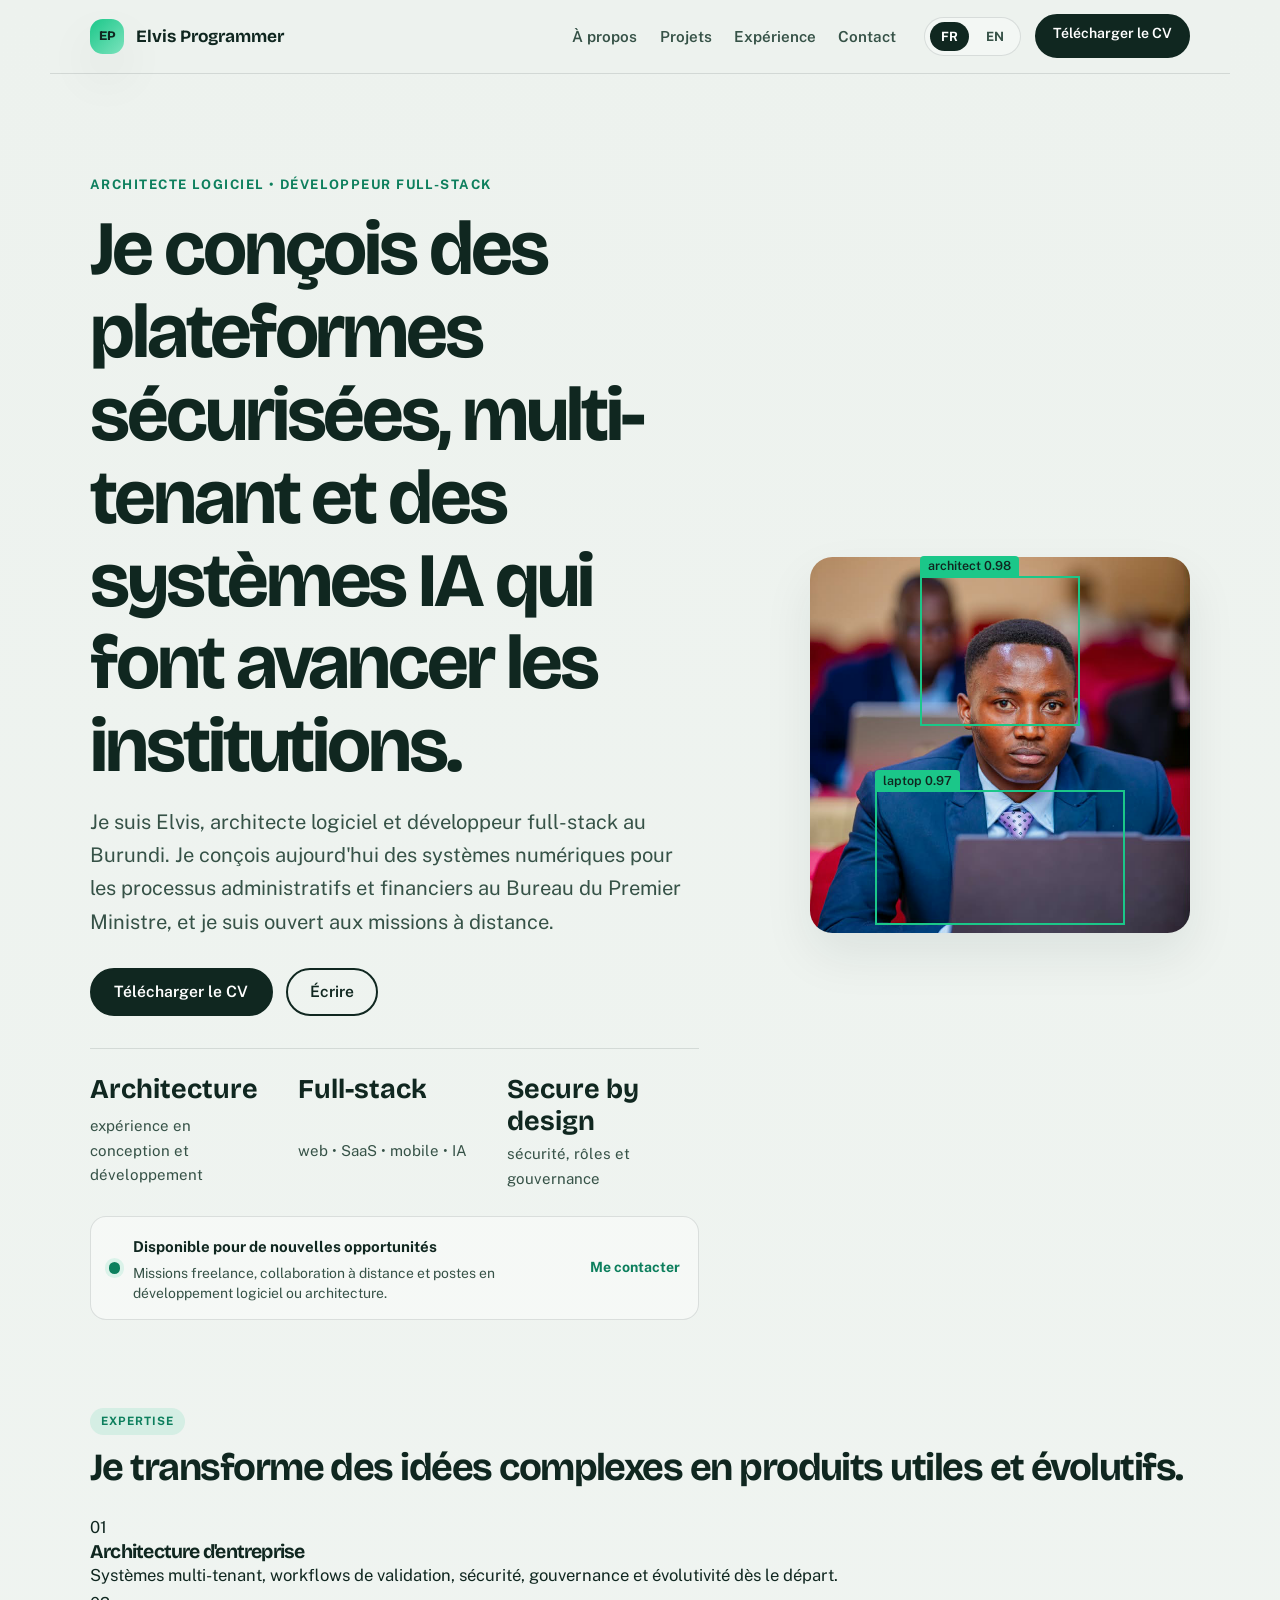
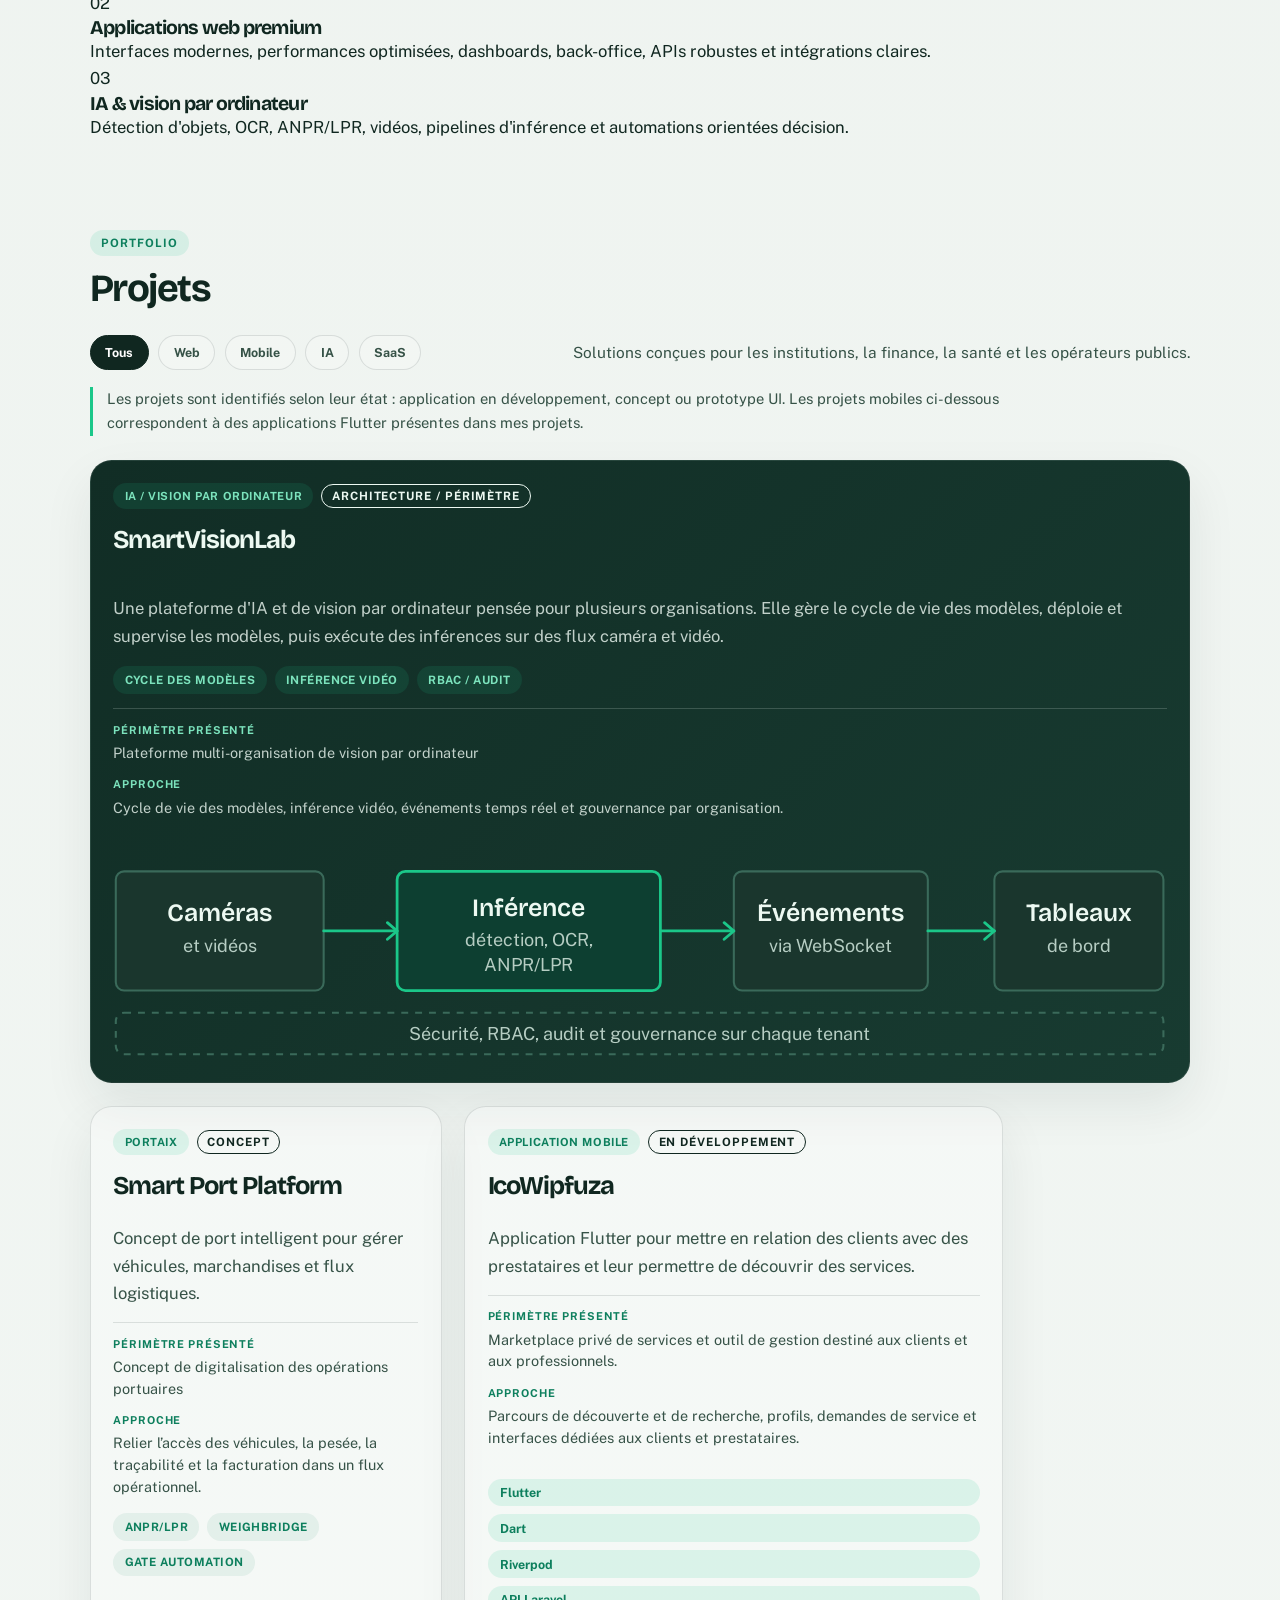
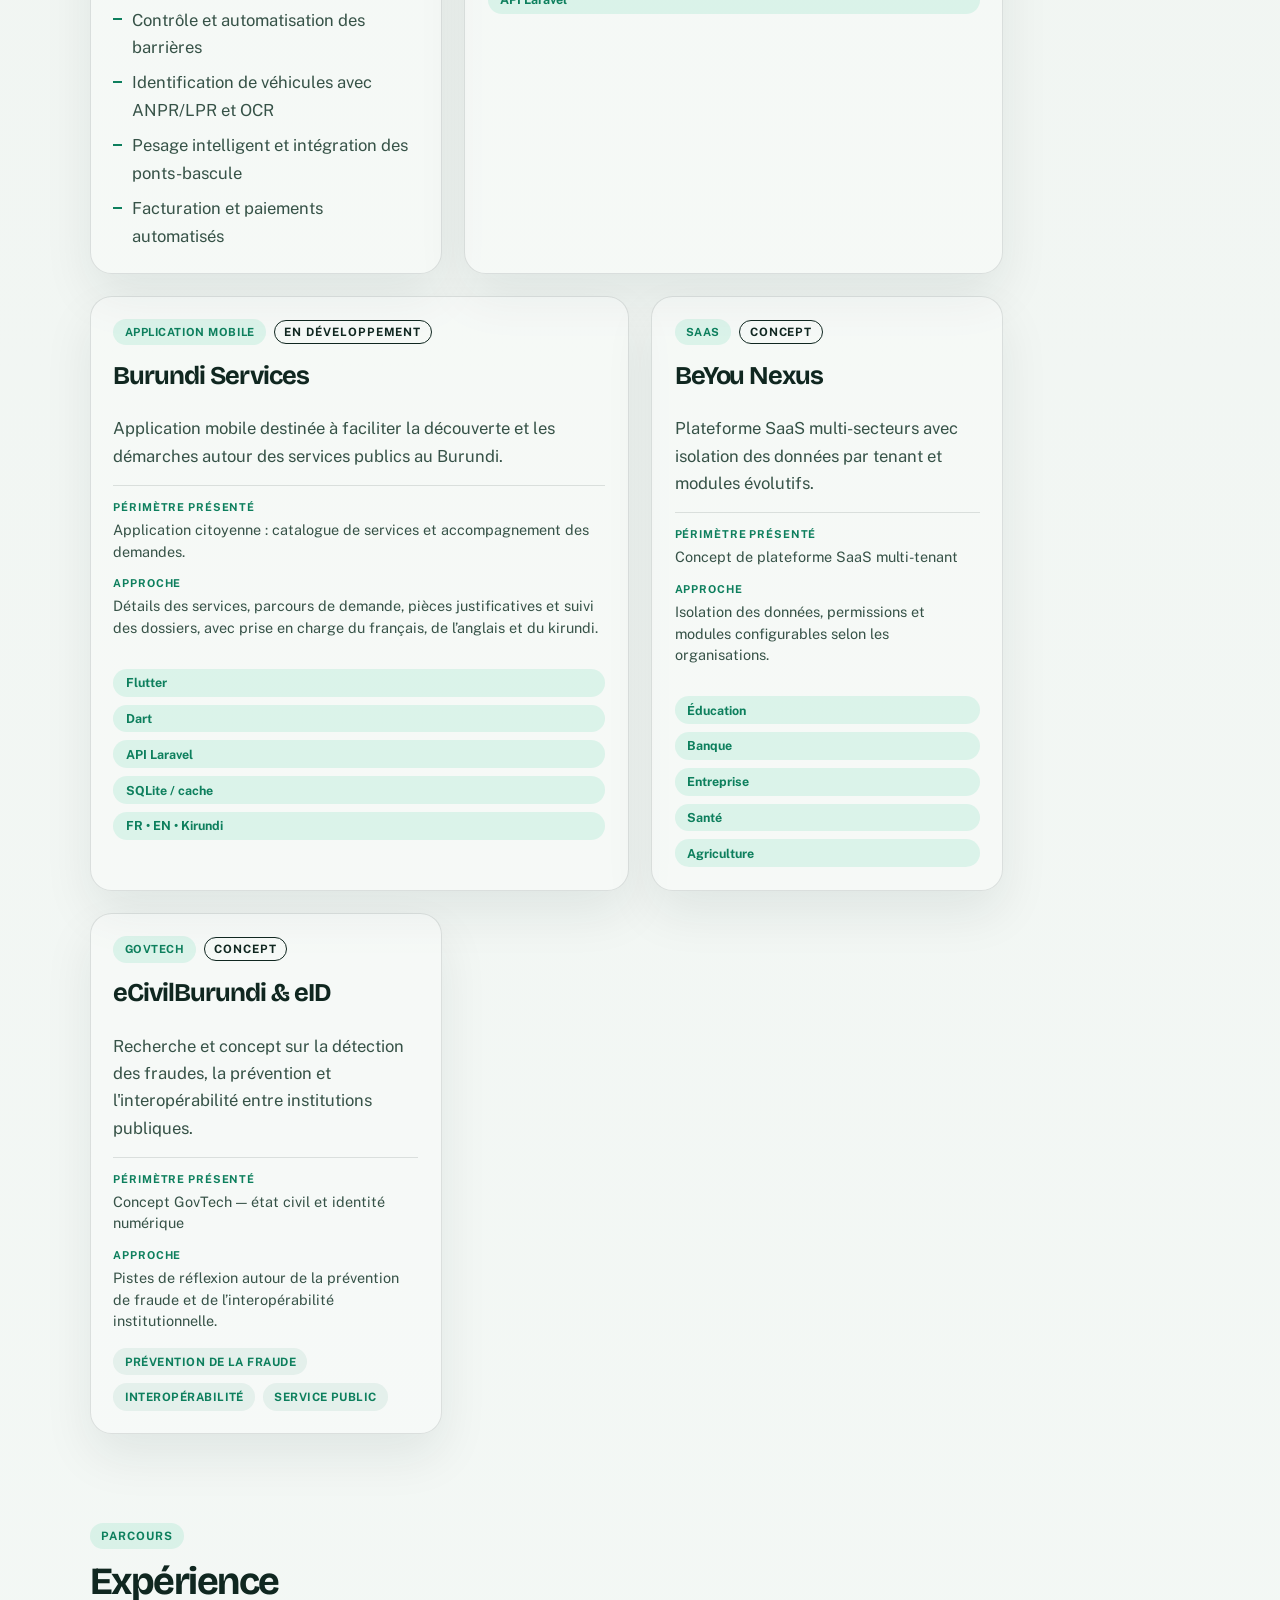
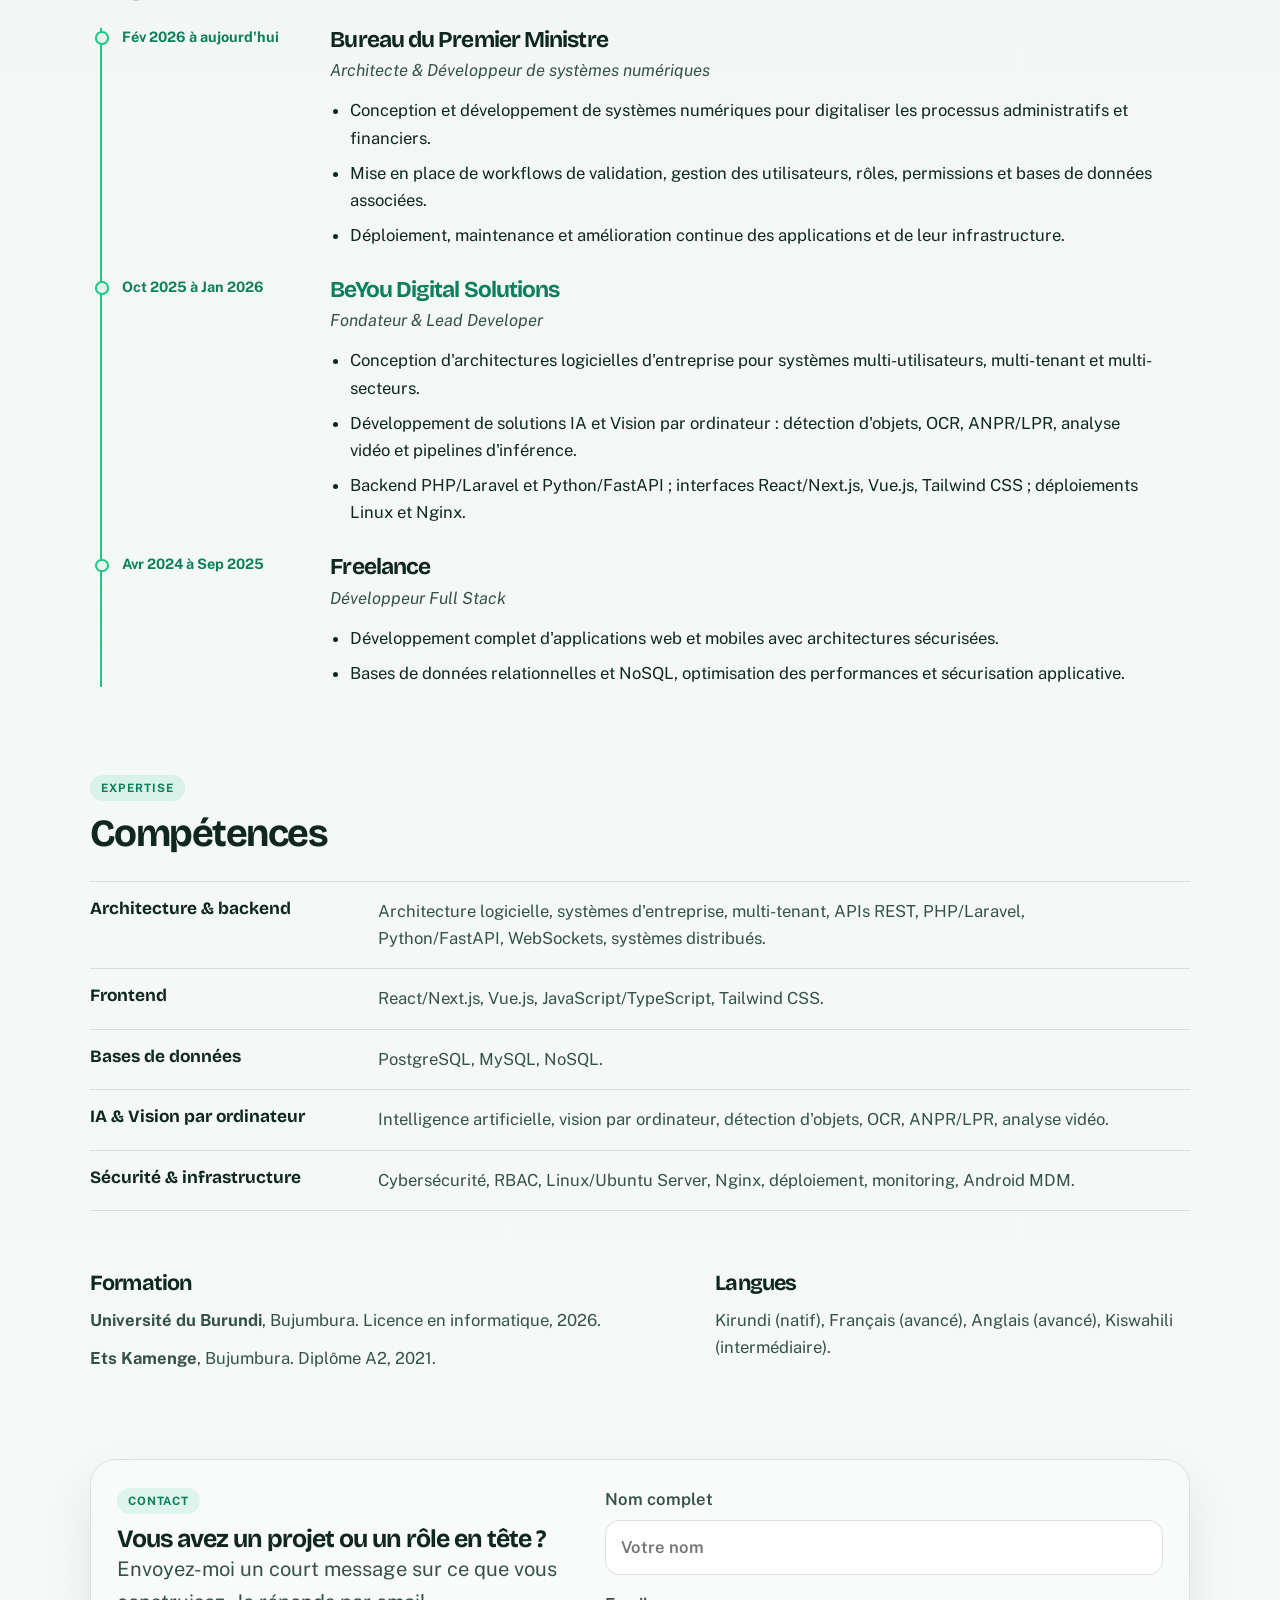
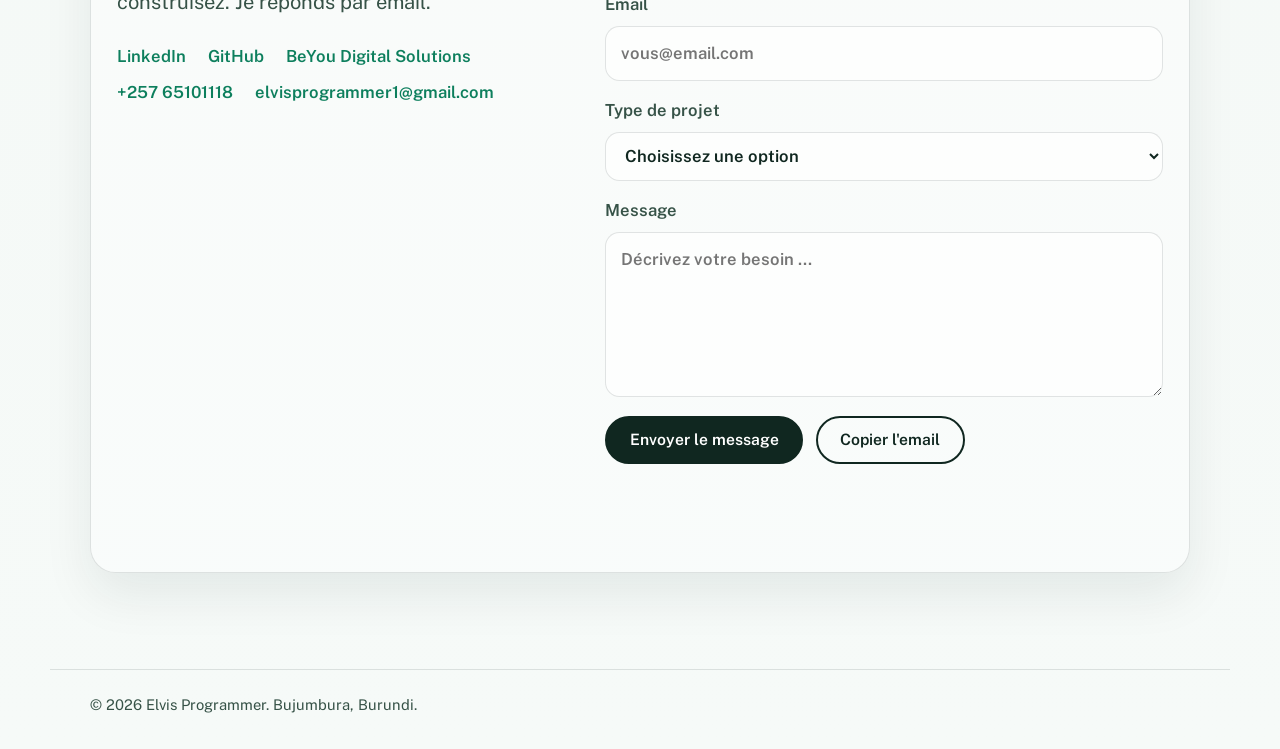
==== index.html @ ee34c495 "Show real Flutter mobile projects Replace simulated mobile concepts with IcoWipfuza and Burundi Serv" ====
<!doctype html>
<html lang="fr">
<head>
  <meta charset="utf-8">
  <meta name="viewport" content="width=device-width, initial-scale=1">
  <title>Elvis Programmer | Architecte logiciel & Développeur Full-Stack</title>
  <meta name="description" content="Elvis Programmer, architecte logiciel et développeur full-stack, conçoit des plateformes sécurisées, multi-tenant et des systèmes IA / Vision par ordinateur. Basé au Burundi, disponible pour des missions à distance.">
  <meta name="author" content="Elvis Programmer">
  <meta name="theme-color" content="#edf2ee">
  <meta property="og:title" content="Elvis Programmer | Architecte logiciel & Développeur Full-Stack">
  <meta property="og:description" content="Plateformes sécurisées, multi-tenant et solutions IA / Vision par ordinateur. Basé au Burundi.">
  <meta property="og:type" content="website">
  <link rel="icon" href="assets/img/favicon.svg" type="image/svg+xml">
  <link rel="preconnect" href="https://fonts.googleapis.com">
  <link rel="preconnect" href="https://fonts.gstatic.com" crossorigin>
  <link href="https://fonts.googleapis.com/css2?family=Bricolage+Grotesque:opsz,wght@12..96,500;12..96,700&family=Public+Sans:ital,wght@0,400;0,600;1,400&display=swap" rel="stylesheet">
  <link rel="stylesheet" href="assets/css/style.css">
</head>
<body>
  <a class="skip" href="#main">Skip to content</a>

  <header class="top">
    <a class="brand" href="#top" aria-label="Accueil Elvis Programmer">
      <span class="brand-mark">EP</span>
      <span class="brand-text">Elvis Programmer</span>
    </a>

    <nav aria-label="Main navigation">
      <a href="#about" data-i18n="navAbout">À propos</a>
      <a href="#projects" data-i18n="navProjects">Projets</a>
      <a href="#experience" data-i18n="navExperience">Expérience</a>
      <a href="#contact" data-i18n="navContact">Contact</a>
    </nav>

    <div class="header-tools">
      <div class="lang-switch" aria-label="Sélecteur de langue">
        <button class="lang-btn" type="button" data-lang="fr" aria-label="Français">FR</button>
        <button class="lang-btn" type="button" data-lang="en" aria-label="English">EN</button>
      </div>
      <a class="btn btn-small" href="assets/Elvis_Niyomwungere_Resume.pdf" download data-i18n="downloadCv">Télécharger le CV</a>
    </div>
  </header>

  <main id="main">
    <section class="hero" id="top">
      <div class="hero-copy">
        <p class="eyebrow" data-i18n="heroEyebrow">Architecte logiciel • Développeur Full-Stack</p>
        <h1 data-i18n="heroTitle">Je conçois des plateformes sécurisées, multi-tenant et des systèmes IA qui accélèrent la transformation digitale.</h1>
        <p class="lead" data-i18n="heroSubtitle">Je suis Elvis Programmer, architecte logiciel et développeur full-stack au Burundi. Je conçois des systèmes numériques pour les administrations, les fintechs et les organisations à fort enjeu, avec une approche centrée sur la sécurité, la performance et la croissance.</p>
        <div class="actions">
          <a class="btn" href="assets/Elvis_Niyomwungere_Resume.pdf" download data-i18n="downloadCvPrimary">Télécharger le CV</a>
          <a class="btn btn-ghost" href="mailto:elvisprogrammer1@gmail.com" data-i18n="emailMe">Écrire</a>
        </div>

        <ul class="hero-stats" aria-label="Expertise" data-i18n-aria-label="expertiseLabel">
          <li><strong>Architecture</strong><span data-i18n="statYears">expérience en conception et développement</span></li>
          <li><strong>Full-stack</strong><span data-i18n="statProjects">web • SaaS • mobile • IA</span></li>
          <li><strong>Secure by design</strong><span data-i18n="statSecurity">sécurité, rôles et gouvernance</span></li>
        </ul>
        <aside class="availability">
          <span class="availability-dot" aria-hidden="true"></span>
          <div>
            <strong data-i18n="availabilityTitle">Disponible pour de nouvelles opportunités</strong>
            <p data-i18n="availabilityText">Missions freelance, collaboration à distance et postes en développement logiciel ou architecture.</p>
          </div>
          <a href="#contact" data-i18n="availabilityEmail">Me contacter</a>
        </aside>
      </div>

      <figure class="frame" aria-label="Portrait d'Elvis Programmer">
        <img src="assets/img/elvis.png" alt="Elvis Programmer en costume bleu, assis devant un ordinateur portable" width="380" height="376">
        <span class="box box-face" aria-hidden="true"><span class="tag">architect 0.98</span></span>
        <span class="box box-laptop" aria-hidden="true"><span class="tag">laptop 0.97</span></span>
      </figure>
    </section>

    <section class="section" id="about">
      <div class="section-heading">
        <p class="kicker" data-i18n="aboutKicker">Expertise</p>
        <h2 data-i18n="aboutTitle">Je transforme des idées complexes en produits utiles et évolutifs.</h2>
      </div>

      <div class="value-grid">
        <article class="value-card">
          <span class="value-icon">01</span>
          <h3 data-i18n="value1Title">Architecture d'entreprise</h3>
          <p data-i18n="value1Text">Systèmes multi-tenant, workflows de validation, sécurité, gouvernance et évolutivité dès le départ.</p>
        </article>
        <article class="value-card">
          <span class="value-icon">02</span>
          <h3 data-i18n="value2Title">Applications web premium</h3>
          <p data-i18n="value2Text">Interfaces modernes, performances optimisées, dashboards, back-office, APIs robustes et intégrations claires.</p>
        </article>
        <article class="value-card">
          <span class="value-icon">03</span>
          <h3 data-i18n="value3Title">IA & vision par ordinateur</h3>
          <p data-i18n="value3Text">Détection d'objets, OCR, ANPR/LPR, vidéos, pipelines d'inférence et automations orientées décision.</p>
        </article>
      </div>
    </section>

    <section class="section" id="projects">
      <div class="section-heading">
        <p class="kicker" data-i18n="projectKicker">Portfolio</p>
        <h2 data-i18n="projectsTitle">Projets premium</h2>
      </div>

      <div class="portfolio-toolbar">
        <div class="filter-group" aria-label="Filtres du portfolio" data-i18n-aria-label="filterLabel">
          <button type="button" class="filter-btn is-active" data-filter="all" data-i18n="filterAll">Tous</button>
          <button type="button" class="filter-btn" data-filter="web" data-i18n="filterWeb">Web</button>
          <button type="button" class="filter-btn" data-filter="mobile" data-i18n="filterMobile">Mobile</button>
          <button type="button" class="filter-btn" data-filter="ai" data-i18n="filterAi">IA</button>
          <button type="button" class="filter-btn" data-filter="saas" data-i18n="filterSaas">SaaS</button>
        </div>
        <p class="portfolio-note" data-i18n="portfolioNote">Solutions conçues pour les institutions, la finance, la santé et les opérateurs publics.</p>
      </div>
      <p class="project-disclosure" data-i18n="projectDisclosure">Certains éléments sont des concepts ou prototypes d’interface. Les chiffres de démonstration ont été retirés ; les résultats ne sont indiqués que lorsqu’ils sont vérifiables.</p>

      <div class="projects-grid">
        <article class="showcase project-card project-full" data-category="ai">
          <div class="project-head">
            <div class="project-labels">
              <span class="pill" data-i18n="projectAi">IA / Vision par ordinateur</span>
              <span class="badge" data-i18n="projectStatusArchitecture">Architecture / périmètre</span>
            </div>
            <h3>SmartVisionLab</h3>
          </div>
          <p data-i18n="smartVisionDesc">Plateforme d'IA et de vision par ordinateur pour plusieurs organisations, avec supervision des modèles, inférence sur flux vidéo et dashboards d'exploitation.</p>
          <div class="project-metrics">
            <span data-i18n="metricModel">Cycle des modèles</span>
            <span data-i18n="metricVideo">Inférence vidéo</span>
            <span data-i18n="metricGovernance">RBAC / audit</span>
          </div>
          <dl class="project-details">
            <div><dt data-i18n="projectContext">Périmètre présenté</dt><dd data-i18n="projectSmartContext">Plateforme multi-organisation de vision par ordinateur</dd></div>
            <div><dt data-i18n="projectApproach">Approche</dt><dd data-i18n="projectSmartApproach">Cycle de vie des modèles, inférence vidéo, événements temps réel et gouvernance par organisation.</dd></div>
          </dl>
          <svg class="pipeline" viewBox="0 0 760 150" role="img" aria-labelledby="pipe-title pipe-desc">
            <title id="pipe-title">Flux de données SmartVisionLab</title>
            <desc id="pipe-desc">Les caméras et vidéos alimentent l'inférence, puis les événements sont envoyés via WebSocket vers les tableaux de bord. La sécurité, le RBAC, l'audit et la gouvernance couvrent l'ensemble du système.</desc>
            <g class="pn" font-family="inherit">
              <rect x="2" y="14" width="150" height="86" rx="6"/>
              <text x="77" y="50" text-anchor="middle" class="pt">Caméras</text>
              <text x="77" y="72" text-anchor="middle" class="ps">et vidéos</text>

              <rect x="205" y="14" width="190" height="86" rx="6" class="hot"/>
              <text x="300" y="46" text-anchor="middle" class="pt">Inférence</text>
              <text x="300" y="68" text-anchor="middle" class="ps">détection, OCR,</text>
              <text x="300" y="86" text-anchor="middle" class="ps">ANPR/LPR</text>

              <rect x="448" y="14" width="140" height="86" rx="6"/>
              <text x="518" y="50" text-anchor="middle" class="pt">Événements</text>
              <text x="518" y="72" text-anchor="middle" class="ps">via WebSocket</text>

              <rect x="636" y="14" width="122" height="86" rx="6"/>
              <text x="697" y="50" text-anchor="middle" class="pt">Tableaux</text>
              <text x="697" y="72" text-anchor="middle" class="ps">de bord</text>
            </g>
            <g class="pa">
              <path d="M152 57h53M395 57h53M588 57h48"/>
              <path d="M198 51l7 6-7 6M441 51l7 6-7 6M629 51l7 6-7 6"/>
            </g>
            <rect x="2" y="116" width="756" height="30" rx="6" class="band"/>
            <text x="380" y="136" text-anchor="middle" class="pb">Sécurité, RBAC, audit et gouvernance sur chaque tenant</text>
          </svg>
        </article>

        <article class="project-card project-web" data-category="web">
          <div class="project-head">
            <div class="project-labels">
              <span class="pill">PORTAIX</span>
              <span class="badge" data-i18n="projectStatusConcept">Concept</span>
            </div>
            <h3>Smart Port Platform</h3>
          </div>
          <p data-i18n="portaixDesc">Concept de port intelligent pour gérer véhicules, marchandises et flux logistiques.</p>
          <dl class="project-details">
            <div><dt data-i18n="projectContext">Périmètre présenté</dt><dd data-i18n="projectPortaixContext">Concept de digitalisation des opérations portuaires</dd></div>
            <div><dt data-i18n="projectApproach">Approche</dt><dd data-i18n="projectPortaixApproach">Relier l’accès des véhicules, la pesée, la traçabilité et la facturation dans un flux opérationnel.</dd></div>
          </dl>
          <div class="project-metrics">
            <span>ANPR/LPR</span>
            <span>Weighbridge</span>
            <span>Gate automation</span>
          </div>
          <ul>
            <li data-i18n="portaixItem1">Contrôle et automatisation des barrières</li>
            <li data-i18n="portaixItem2">Identification de véhicules avec ANPR/LPR et OCR</li>
            <li data-i18n="portaixItem3">Pesage intelligent et intégration des ponts-bascule</li>
            <li data-i18n="portaixItem4">Facturation et paiements automatisés</li>
          </ul>
        </article>

        <article class="project-card project-mobile" data-category="mobile">
          <div class="project-head">
            <div class="project-labels">
              <span class="pill" data-i18n="projectMobile">Application mobile</span>
              <span class="badge" data-i18n="projectDevelopment">En développement</span>
            </div>
            <h3>IcoWipfuza</h3>
          </div>
          <p data-i18n="icoDesc">Application Flutter pour mettre en relation des clients avec des prestataires et leur permettre de découvrir des services.</p>
          <dl class="project-details">
            <div><dt data-i18n="projectContext">Périmètre présenté</dt><dd data-i18n="icoContext">Marketplace privé de services et outil de gestion destiné aux clients et aux professionnels.</dd></div>
            <div><dt data-i18n="projectApproach">Fonctionnalités en cours</dt><dd data-i18n="icoApproach">Parcours de découverte et de recherche, profils, demandes de service et interfaces dédiées aux clients et prestataires.</dd></div>
          </dl>
          <ul class="chips project-tech" aria-label="Technologies" data-i18n-aria-label="projectStack">
            <li data-i18n="techFlutter">Flutter</li>
            <li data-i18n="techDart">Dart</li>
            <li data-i18n="techRiverpod">Riverpod</li>
            <li data-i18n="techLaravelApi">API Laravel</li>
          </ul>
        </article>

        <article class="project-card project-mobile" data-category="mobile">
          <div class="project-head">
            <div class="project-labels">
              <span class="pill" data-i18n="projectMobile">Application mobile</span>
              <span class="badge" data-i18n="projectDevelopment">En développement</span>
            </div>
            <h3>Burundi Services</h3>
          </div>
          <p data-i18n="burundiDesc">Application mobile destinée à faciliter la découverte et les démarches autour des services publics au Burundi.</p>
          <dl class="project-details">
            <div><dt data-i18n="projectContext">Périmètre présenté</dt><dd data-i18n="burundiContext">Application citoyenne : catalogue de services et accompagnement des demandes.</dd></div>
            <div><dt data-i18n="projectApproach">Fonctionnalités en cours</dt><dd data-i18n="burundiApproach">Détails des services, parcours de demande, pièces justificatives et suivi des dossiers, avec prise en charge du français, de l’anglais et du kirundi.</dd></div>
          </dl>
          <ul class="chips project-tech" aria-label="Technologies" data-i18n-aria-label="projectStack">
            <li data-i18n="techFlutter">Flutter</li>
            <li data-i18n="techDart">Dart</li>
            <li data-i18n="techLaravelApi">API Laravel</li>
            <li data-i18n="techSqlite">SQLite / cache</li>
            <li data-i18n="techLocalization">FR • EN • RN</li>
          </ul>
        </article>

        <article class="project-card project-web" data-category="saas">
          <div class="project-head">
            <div class="project-labels">
              <span class="pill">SaaS</span>
              <span class="badge" data-i18n="projectStatusConcept">Concept</span>
            </div>
            <h3>BeYou Nexus</h3>
          </div>
          <p data-i18n="nexusDesc">Plateforme SaaS multi-secteurs avec isolation des données par tenant et modules évolutifs.</p>
          <dl class="project-details">
            <div><dt data-i18n="projectContext">Périmètre présenté</dt><dd data-i18n="projectNexusContext">Concept de plateforme SaaS multi-tenant</dd></div>
            <div><dt data-i18n="projectApproach">Approche</dt><dd data-i18n="projectNexusApproach">Isolation des données, permissions et modules configurables selon les organisations.</dd></div>
          </dl>
          <ul class="chips" aria-label="Modules">
            <li data-i18n="moduleEducation">Éducation</li>
            <li data-i18n="moduleBanking">Banque</li>
            <li data-i18n="moduleEnterprise">Entreprise</li>
            <li data-i18n="moduleHealth">Santé</li>
            <li data-i18n="moduleAgriculture">Agriculture</li>
          </ul>
        </article>

        <article class="project-card project-web project-case" data-category="saas">
          <div class="project-head">
            <div class="project-labels">
              <span class="pill">GovTech</span>
              <span class="badge" data-i18n="projectStatusConcept">Concept</span>
            </div>
            <h3>eCivilBurundi &amp; eID</h3>
          </div>
          <p data-i18n="govtechDesc">Recherche et concept sur la détection des fraudes, la prévention et l'interopérabilité entre institutions publiques.</p>
          <dl class="project-details">
            <div><dt data-i18n="projectContext">Périmètre présenté</dt><dd data-i18n="projectGovContext">Concept GovTech — état civil et identité numérique</dd></div>
            <div><dt data-i18n="projectApproach">Approche</dt><dd data-i18n="projectGovApproach">Pistes de réflexion autour de la prévention de fraude et de l’interopérabilité institutionnelle.</dd></div>
          </dl>
          <div class="case-list">
            <span data-i18n="caseFraud">Prévention de la fraude</span>
            <span data-i18n="caseInteroperability">Interopérabilité</span>
            <span data-i18n="casePublicService">Service public</span>
          </div>
        </article>
      </div>
    </section>

    <section class="section" id="experience">
      <div class="section-heading">
        <p class="kicker" data-i18n="experienceKicker">Parcours</p>
        <h2 data-i18n="experienceTitle">Expérience</h2>
      </div>

      <ol class="timeline">
        <li>
          <p class="when" data-i18n="expWhen1">Fév 2026 à aujourd'hui</p>
          <div>
            <h3 data-i18n="expRole1Title">Bureau du Premier Ministre</h3>
            <p class="role" data-i18n="expRole1">Architecte & Développeur de systèmes numériques</p>
            <ul>
              <li data-i18n="exp1Item1">Conception et développement de systèmes numériques pour digitaliser les processus administratifs et financiers.</li>
              <li data-i18n="exp1Item2">Mise en place de workflows de validation, gestion des utilisateurs, rôles, permissions et bases de données associées.</li>
              <li data-i18n="exp1Item3">Déploiement, maintenance et amélioration continue des applications et de leur infrastructure.</li>
            </ul>
          </div>
        </li>
        <li>
          <p class="when" data-i18n="expWhen2">Oct 2025 à Jan 2026</p>
          <div>
            <h3><a href="https://www.beyoudigitalsolutions.com" rel="noopener">BeYou Digital Solutions</a></h3>
            <p class="role" data-i18n="expRole2">Fondateur & Lead Developer</p>
            <ul>
              <li data-i18n="exp2Item1">Conception d'architectures logicielles d'entreprise pour systèmes multi-utilisateurs, multi-tenant et multi-secteurs.</li>
              <li data-i18n="exp2Item2">Développement de solutions IA et Vision par ordinateur : détection d'objets, OCR, ANPR/LPR, analyse vidéo et pipelines d'inférence.</li>
              <li data-i18n="exp2Item3">Backend PHP/Laravel et Python/FastAPI ; interfaces React/Next.js, Vue.js, Tailwind CSS ; déploiements Linux et Nginx.</li>
            </ul>
          </div>
        </li>
        <li>
          <p class="when" data-i18n="expWhen3">Avr 2024 à Sep 2025</p>
          <div>
            <h3 data-i18n="expRole3Title">Freelance</h3>
            <p class="role" data-i18n="expRole3">Développeur Full Stack</p>
            <ul>
              <li data-i18n="exp3Item1">Développement complet d'applications web et mobiles avec architectures sécurisées.</li>
              <li data-i18n="exp3Item2">Bases de données relationnelles et NoSQL, optimisation des performances et sécurisation applicative.</li>
            </ul>
          </div>
        </li>
      </ol>
    </section>

    <section class="section" id="skills">
      <div class="section-heading">
        <p class="kicker" data-i18n="skillsKicker">Expertise</p>
        <h2 data-i18n="skillsTitle">Compétences</h2>
      </div>

      <dl class="skills">
        <div>
          <dt data-i18n="skillArchitecture">Architecture & backend</dt>
          <dd data-i18n="skillArchitectureText">Architecture logicielle, systèmes d'entreprise, multi-tenant, APIs REST, PHP/Laravel, Python/FastAPI, WebSockets, systèmes distribués.</dd>
        </div>
        <div>
          <dt data-i18n="skillFrontend">Frontend</dt>
          <dd data-i18n="skillFrontendText">React/Next.js, Vue.js, JavaScript/TypeScript, Tailwind CSS.</dd>
        </div>
        <div>
          <dt data-i18n="skillDatabase">Bases de données</dt>
          <dd data-i18n="skillDatabaseText">PostgreSQL, MySQL, NoSQL.</dd>
        </div>
        <div>
          <dt data-i18n="skillAi">IA & Vision par ordinateur</dt>
          <dd data-i18n="skillAiText">Intelligence artificielle, vision par ordinateur, détection d'objets, OCR, ANPR/LPR, analyse vidéo.</dd>
        </div>
        <div>
          <dt data-i18n="skillSecurity">Sécurité & infrastructure</dt>
          <dd data-i18n="skillSecurityText">Cybersécurité, RBAC, Linux/Ubuntu Server, Nginx, déploiement, monitoring, Android MDM.</dd>
        </div>
      </dl>

      <div class="more">
        <div>
          <h3 data-i18n="educationTitle">Formation</h3>
          <p><strong>Université du Burundi</strong>, Bujumbura. <span data-i18n="educationDegree">Licence en informatique, 2026.</span></p>
          <p><strong>Ets Kamenge</strong>, Bujumbura. <span data-i18n="educationDiploma">Diplôme A2, 2021.</span></p>
        </div>
        <div>
          <h3 data-i18n="languagesTitle">Langues</h3>
          <p data-i18n="languagesText">Kirundi (natif), Français (avancé), Anglais (avancé), Kiswahili (intermédiaire).</p>
        </div>
      </div>
    </section>

    <section class="section contact" id="contact">
      <div class="contact-shell">
        <div class="contact-copy">
          <p class="kicker" data-i18n="contactKicker">Contact</p>
          <h2 data-i18n="contactTitle">Vous avez un projet ou un rôle en tête ?</h2>
          <p class="lead" data-i18n="contactSubtitle">Envoyez-moi un court message sur ce que vous construisez. Je réponds par email ou via votre canal préféré.</p>

          <ul class="links">
            <li><a href="https://www.linkedin.com/in/elvisprogrammer/" target="_blank" rel="noopener noreferrer">LinkedIn</a></li>
            <li><a href="https://github.com/elvisprogrammer1-lgtm" target="_blank" rel="noopener noreferrer">GitHub</a></li>
            <li><a href="https://www.beyoudigitalsolutions.com" target="_blank" rel="noopener noreferrer">BeYou Digital Solutions</a></li>
            <li><a href="tel:+25765101118">+257 65101118</a></li>
            <li><a href="mailto:elvisprogrammer1@gmail.com">elvisprogrammer1@gmail.com</a></li>
          </ul>
        </div>

        <form class="contact-form" id="contactForm">
          <label>
            <span data-i18n="formName">Nom complet</span>
            <input type="text" name="name" placeholder="Votre nom" required>
          </label>
          <label>
            <span data-i18n="formEmail">Email</span>
            <input type="email" name="email" placeholder="vous@email.com" required>
          </label>
          <label>
            <span data-i18n="formProject">Type de projet</span>
            <select name="projectType" required>
              <option value="" data-i18n="formSelectDefault">Choisissez une option</option>
              <option value="web" data-i18n="formTypeWeb">Application web</option>
              <option value="mobile" data-i18n="formTypeMobile">Application mobile</option>
              <option value="ai" data-i18n="formTypeAi">IA / Vision par ordinateur</option>
              <option value="saas" data-i18n="formTypeSaas">SaaS / plateforme</option>
            </select>
          </label>
          <label>
            <span data-i18n="formMessage">Message</span>
            <textarea name="message" rows="5" placeholder="Décrivez votre besoin ..." required></textarea>
          </label>

          <div class="form-actions">
            <button type="submit" class="btn" data-i18n="formSubmit">Envoyer le message</button>
            <button type="button" class="btn btn-ghost" id="copy" data-email="elvisprogrammer1@gmail.com" data-i18n="copyButton">Copier l'email</button>
          </div>
          <p class="live" id="copy-status" aria-live="polite"></p>
          <p class="live" id="form-status" role="status" aria-live="polite"></p>
        </form>
      </div>
    </section>
  </main>

  <footer class="foot">
    <p>&copy; <span id="year">2026</span> Elvis Programmer. Bujumbura, Burundi.</p>
  </footer>

  <script src="assets/js/main.js"></script>
</body>
</html>
---- assets/css/style.css ----
:root {
  --paper: #edf2ee;
  --paper-2: #e3efe8;
  --ink: #102720;
  --ink-soft: #365247;
  --green: #1bc789;
  --green-deep: #0d7f5d;
  --green-soft: rgba(27, 199, 137, 0.12);
  --line: rgba(16, 39, 32, 0.12);
  --shadow: 0 22px 50px rgba(16, 39, 32, 0.08);
  --display: "Bricolage Grotesque", "Segoe UI", system-ui, sans-serif;
  --body: "Public Sans", "Segoe UI", system-ui, -apple-system, sans-serif;
  --wrap: 1180px;
  --gutter: clamp(1.1rem, 4vw, 2.5rem);
}

*, *::before, *::after { box-sizing: border-box; }
html { scroll-behavior: smooth; scroll-padding-top: 5rem; }
body {
  margin: 0;
  background: linear-gradient(180deg, #edf2ee 0%, #f6faf8 100%);
  color: var(--ink);
  font: 400 1.04rem/1.65 var(--body);
}
img, svg { display: block; max-width: 100%; }
a { color: var(--green-deep); text-decoration: none; }
a:hover { color: var(--ink); }
:focus-visible { outline: 3px solid var(--green); outline-offset: 3px; border-radius: 6px; }
h1, h2, h3 { font-family: var(--display); line-height: 1.08; letter-spacing: -0.04em; margin: 0; }
p { margin: 0; }
ul, ol, dl, dd { margin: 0; padding: 0; }
li { list-style: none; }

.skip { position: absolute; left: -999px; top: 0; background: var(--ink); color: #fff; padding: 0.6rem 1rem; z-index: 20; }
.skip:focus { left: 0.5rem; top: 0.5rem; }

.top {
  position: sticky; top: 0; z-index: 20;
  display: flex; align-items: center; justify-content: space-between;
  gap: 1.25rem;
  max-width: var(--wrap); margin: 0 auto; padding: 0.9rem var(--gutter);
  border-bottom: 1px solid var(--line);
  background: rgba(237, 242, 238, 0.82);
  backdrop-filter: blur(12px);
}
.brand {
  display: inline-flex; align-items: center; gap: 0.75rem;
  color: var(--ink); font: 700 1.08rem var(--display);
}
.brand-mark {
  display: grid; place-items: center;
  width: 2.15rem; height: 2.15rem; border-radius: 0.8rem;
  background: linear-gradient(135deg, var(--green), #7ce3bd);
  color: var(--ink); font-size: 0.82rem; font-weight: 800;
  box-shadow: var(--shadow);
}
.top nav {
  display: flex; align-items: center; gap: 1.4rem;
  margin-left: auto; margin-right: 0.5rem;
}
.top nav a {
  color: var(--ink-soft);
  font-size: 0.95rem;
  font-weight: 600;
}
.top nav a:hover { color: var(--ink); }
.portfolio-toolbar {
  display: flex; align-items: center; justify-content: space-between; gap: 1rem; flex-wrap: wrap;
  margin-bottom: 1.5rem;
}
.filter-group {
  display: inline-flex; flex-wrap: wrap; gap: 0.6rem;
}
.filter-btn {
  border: 1px solid var(--line); background: rgba(255,255,255,0.2); color: var(--ink-soft); border-radius: 999px;
  padding: 0.55rem 0.9rem; font: 700 0.78rem var(--body); cursor: pointer; transition: all 0.2s ease;
}
.filter-btn.is-active {
  background: var(--ink); color: #fff; border-color: var(--ink);
}
.portfolio-note {
  color: var(--ink-soft); font-size: 0.96rem;
}
.header-tools {
  display: flex; align-items: center; gap: 0.9rem;
}
.lang-switch {
  display: inline-flex;
  align-items: center;
  gap: 0.35rem;
  padding: 0.28rem;
  border-radius: 999px;
  border: 1px solid var(--line);
  background: rgba(255,255,255,0.35);
}
.lang-btn {
  appearance: none; border: 0; background: transparent; color: var(--ink-soft);
  font: 700 0.8rem var(--body); padding: 0.42rem 0.7rem; border-radius: 999px; cursor: pointer;
}
.lang-btn.is-active {
  background: var(--ink); color: #fff;
}
.btn {
  display: inline-block; cursor: pointer; border-radius: 999px;
  padding: 0.78rem 1.4rem; min-height: 2.75rem;
  border: 2px solid var(--ink); background: var(--ink); color: #fff;
  font: 600 0.98rem var(--body); text-decoration: none; transition: transform 0.2s ease, box-shadow 0.2s ease, background 0.2s ease;
}
.btn:hover {
  transform: translateY(-1px);
  background: var(--green-deep); border-color: var(--green-deep); color: #fff;
  box-shadow: 0 12px 20px rgba(13, 127, 93, 0.18);
}
.btn-ghost {
  background: transparent; color: var(--ink);
}
.btn-ghost:hover { background: var(--ink); border-color: var(--ink); }
.btn-small { padding: 0.55rem 1rem; font-size: 0.88rem; }

main, .foot {
  max-width: var(--wrap); margin: 0 auto; padding-inline: var(--gutter);
}
.section { padding-block: clamp(3.2rem, 8vw, 5.4rem) 0; }
.section-heading { margin-bottom: 1.6rem; }
.kicker {
  display: inline-block; margin-bottom: 0.75rem; padding: 0.38rem 0.7rem;
  border-radius: 999px; background: var(--green-soft); color: var(--green-deep);
  font: 700 0.72rem var(--body); letter-spacing: 0.08em; text-transform: uppercase;
}
.section-heading h2 { font-size: clamp(2rem, 3vw, 2.8rem); }
.lead { font-size: clamp(1.08rem, 1.9vw, 1.26rem); color: var(--ink-soft); max-width: 40rem; }
.actions { display: flex; flex-wrap: wrap; gap: 0.8rem; margin-top: 1.8rem; }

.hero {
  display: grid; grid-template-columns: 1.18fr 0.82fr; gap: clamp(2rem, 6vw, 4.25rem);
  align-items: center; padding-block: clamp(3.2rem, 8vw, 6rem) 0;
}
.eyebrow {
  display: inline-block; margin-bottom: 1rem; font: 700 0.82rem var(--body); letter-spacing: 0.11em; text-transform: uppercase; color: var(--green-deep);
}
.hero h1 {
  font-size: clamp(2.8rem, 6vw, 5rem); font-weight: 700; max-width: 14ch; margin-bottom: 1.1rem; text-wrap: balance;
}
.hero-copy { max-width: 42rem; }
.hero-stats {
  display: grid; grid-template-columns: repeat(3, minmax(0, 1fr)); gap: 1rem; margin-top: 2rem; padding-top: 1.5rem;
  border-top: 1px solid var(--line);
}
.hero-stats li {
  display: grid; gap: 0.35rem; padding-right: 0.7rem; font-size: 0.94rem; color: var(--ink-soft);
}
.hero-stats strong {
  font: 700 clamp(1.7rem, 2vw, 2.3rem) var(--display); color: var(--ink);
}
.availability {
  display: grid; grid-template-columns: auto 1fr auto; align-items: center; gap: 0.8rem;
  margin-top: 1.5rem; padding: 1rem 1.1rem; border: 1px solid var(--line); border-radius: 1rem;
  background: rgba(255,255,255,0.42);
}
.availability-dot {
  width: 0.7rem; height: 0.7rem; border-radius: 50%; background: var(--green-deep);
  box-shadow: 0 0 0 4px var(--green-soft);
}
.availability strong { font-size: 0.94rem; }
.availability p { margin-top: 0.15rem; color: var(--ink-soft); font-size: 0.87rem; line-height: 1.45; }
.availability a { font-size: 0.88rem; font-weight: 700; white-space: nowrap; }

.frame { position: relative; margin: 0; width: min(100%, 380px); justify-self: end; }
.frame img {
  width: 100%; height: auto; border-radius: 1.4rem; aspect-ratio: 380 / 376; object-fit: cover;
  box-shadow: var(--shadow);
}
.box {
  position: absolute; border: 2px solid var(--green);
  animation: scan 0.9s cubic-bezier(.2,.7,.2,1) both;
}
.box-face { left: 29%; top: 5%; width: 42%; height: 40%; animation-delay: 0.35s; }
.box-laptop { left: 17%; top: 62%; width: 66%; height: 36%; animation-delay: 0.9s; }
.tag {
  position: absolute; left: -2px; bottom: 100%;
  background: var(--green); color: var(--ink); font: 600 0.78rem/1 var(--body); white-space: nowrap; padding: 0.3rem 0.5rem; border-radius: 4px 4px 0 0;
  animation: tag-in 0.35s ease-out both;
}
.box-face .tag { animation-delay: 1.1s; }
.box-laptop .tag { animation-delay: 1.6s; }
@keyframes scan { from { clip-path: inset(0 100% 100% 0); } to { clip-path: inset(-30px -2px -2px -2px); } }
@keyframes tag-in { from { opacity: 0; } to { opacity: 1; } }

.projects-grid {
  display: grid; grid-template-columns: repeat(12, minmax(0, 1fr)); gap: 1.4rem;
}
.project-disclosure {
  max-width: 58rem; margin: -0.4rem 0 1.5rem; padding-left: 0.9rem;
  border-left: 3px solid var(--green); color: var(--ink-soft); font-size: 0.92rem;
}
.project-card, .showcase {
  background: rgba(255,255,255,0.3); border: 1px solid var(--line); border-radius: 1.35rem; padding: 1.4rem;
  box-shadow: var(--shadow);
}
.project-card.is-hidden {
  display: none;
}
.project-card h3, .showcase h3 { font-size: 1.6rem; margin-top: 0.55rem; margin-bottom: 0.7rem; }
.project-card.project-web { grid-column: span 4; }
.project-card.project-mobile { grid-column: span 6; }
.project-card.project-full { grid-column: 1 / -1; }
.project-card p, .showcase p { color: var(--ink-soft); }
.project-card ul, .showcase ul { margin-top: 1rem; display: grid; gap: 0.5rem; }
.project-card li, .showcase li { color: var(--ink-soft); padding-left: 1.15rem; position: relative; }
.project-card li::before, .showcase li::before {
  content: ""; position: absolute; left: 0; top: 0.72em; width: 0.52rem; height: 2px; background: var(--green-deep);
}
.project-card {
  display: flex; flex-direction: column; gap: 0.9rem; min-height: 100%;
}
.project-head { display: grid; gap: 0.5rem; }
.project-labels { display: flex; flex-wrap: wrap; align-items: center; gap: 0.5rem; }
.project-labels .badge { margin-left: 0; }
.project-details {
  display: grid; gap: 0.8rem; padding-top: 0.8rem; border-top: 1px solid var(--line);
}
.project-details div { display: grid; gap: 0.15rem; }
.project-details dt {
  color: var(--green-deep); font-size: 0.68rem; font-weight: 700; letter-spacing: 0.08em; text-transform: uppercase;
}
.project-details dd { color: var(--ink-soft); font-size: 0.9rem; line-height: 1.5; }
.project-metrics, .case-list {
  display: flex; flex-wrap: wrap; gap: 0.5rem; margin-top: 0.1rem;
}
.project-metrics span, .case-list span {
  display: inline-flex; align-items: center; border-radius: 999px; padding: 0.42rem 0.7rem; background: rgba(13,127,93,0.08); color: var(--green-deep); font: 700 0.72rem var(--body); letter-spacing: 0.04em; text-transform: uppercase;
}
.pill {
  display: inline-flex; width: fit-content; padding: 0.38rem 0.7rem; border-radius: 999px; background: var(--green-soft);
  font: 700 0.7rem var(--body); letter-spacing: 0.05em; text-transform: uppercase; color: var(--green-deep);
}
.badge {
  display: inline-block; margin-left: 0.35rem; padding: 0.25rem 0.6rem; border-radius: 999px; border: 1.5px solid currentColor;
  font: 700 0.72rem var(--body); text-transform: uppercase; letter-spacing: 0.08em; vertical-align: middle;
}

.showcase { grid-column: 1 / -1; background: linear-gradient(135deg, #112d25 0%, #183b31 100%); border-color: rgba(255,255,255,0.08); color: #edf9f2; }
.showcase p { color: rgba(237, 249, 242, 0.8); }
.showcase .project-head { margin-bottom: 1rem; }
.showcase .pill { background: rgba(27,199,137,0.12); color: #7ce3bd; }
.showcase .project-details { border-color: rgba(237,249,242,0.18); }
.showcase .project-details dt { color: #7ce3bd; }
.showcase .project-details dd { color: rgba(237,249,242,0.8); }
.showcase .project-metrics span { background: rgba(27,199,137,0.12); color: #7ce3bd; }
.pipeline { width: 100%; height: auto; margin-top: 1.2rem; }
.pipeline .pn rect { fill: #1a362d; stroke: #3a6a5a; stroke-width: 1.5; }
.pipeline .pn .hot { fill: #0d3f31; stroke: var(--green); stroke-width: 2; }
.pipeline text { fill: #edf9f2; font-family: var(--body); }
.pipeline .pt { font-size: 18px; font-weight: 600; font-family: var(--display); }
.pipeline .ps { font-size: 13px; fill: #b6cdc3; }
.pipeline .pa { fill: none; stroke: var(--green); stroke-width: 2; stroke-linecap: round; stroke-linejoin: round; }
.pipeline .band { fill: none; stroke: #3a6a5a; stroke-width: 1.5; stroke-dasharray: 5 5; }
.pipeline .pb { font-size: 13px; fill: #b6cdc3; }

.project-web { grid-column: span 4; }
.project-mobile { grid-column: span 4; }
.project-full { grid-column: 1 / -1; }

.chips {
  display: flex; flex-wrap: wrap; gap: 0.5rem; margin-top: 1rem;
}
.chips li {
  background: var(--green-soft); color: var(--green-deep); border-radius: 999px;
  padding: 0.4rem 0.8rem; font: 700 0.78rem var(--body); list-style: none; padding-left: 0.8rem;
}
.chips li::before { display: none; }

.timeline {
  display: grid; gap: 1.8rem; margin-left: 0.6rem; padding-left: 1.3rem; border-left: 2px solid var(--green);
}
.timeline li {
  display: grid; grid-template-columns: 11rem 1fr; gap: 0.8rem 2rem; position: relative;
}
.timeline li::before {
  content: ""; position: absolute; left: -1.7rem; top: 0.2rem; width: 0.85rem; height: 0.85rem; border-radius: 50%; border: 2px solid var(--green); background: var(--paper);
}
.when { font: 700 0.9rem var(--body); color: var(--green-deep); }
.timeline h3 { font-size: 1.42rem; margin: 0 0 0.3rem; }
.role { font-style: italic; color: var(--ink-soft); margin-bottom: 0.8rem; }
.timeline ul { display: grid; gap: 0.45rem; max-width: 52rem; }
.timeline ul li { display: list-item; list-style: disc; margin-left: 1.2rem; padding-left: 0; grid-template-columns: none; }
.timeline ul li::before { content: none; }

.skills { display: grid; gap: 0; border-top: 1px solid var(--line); }
.skills > div {
  display: grid; grid-template-columns: minmax(12rem, 16rem) 1fr; gap: 0.5rem 2rem; padding: 1rem 0; border-bottom: 1px solid var(--line);
}
.skills dt { font: 700 1.08rem var(--display); }
.skills dd { color: var(--ink-soft); max-width: 48rem; }
.more {
  display: grid; grid-template-columns: 1.25fr 1fr; gap: 2rem; margin-top: 2.8rem; padding-top: 1rem;
}
.more h3 { font-size: 1.35rem; margin-bottom: 0.7rem; }
.more p { color: var(--ink-soft); }
.more p + p { margin-top: 0.7rem; }

.contact { padding-bottom: clamp(4rem, 8vw, 6rem); }
.contact-shell {
  display: grid; grid-template-columns: 0.9fr 1.1fr; gap: 2rem; align-items: start; padding: clamp(1.4rem, 2vw, 2rem);
  border: 1px solid var(--line); border-radius: 1.6rem; background: rgba(255,255,255,0.38); box-shadow: var(--shadow);
}
.contact-copy { max-width: 33rem; }
.contact-header h2 { max-width: 15em; }
.contact-form {
  display: grid; gap: 1rem;
}
.contact-form label {
  display: grid; gap: 0.45rem; font-weight: 600; color: var(--ink-soft);
}
.contact-form input,
.contact-form select,
.contact-form textarea {
  width: 100%; border: 1px solid var(--line); border-radius: 0.9rem; background: rgba(255,255,255,0.64); padding: 0.8rem 0.9rem; font: inherit; color: var(--ink);
}
.contact-form input:focus,
.contact-form select:focus,
.contact-form textarea:focus { border-color: var(--green-deep); outline: none; box-shadow: 0 0 0 3px rgba(27,199,137,0.18); }
.contact-form textarea { resize: vertical; min-height: 8rem; }
.contact-form button:disabled { cursor: wait; opacity: 0.7; transform: none; }
.form-actions {
  display: flex; gap: 0.8rem; flex-wrap: wrap; margin-top: 0.2rem;
}
.links {
  display: flex; flex-wrap: wrap; gap: 0.5rem 1.4rem; margin-top: 1.5rem; font-weight: 600;
}
.live { min-height: 1.4rem; margin-top: 0.2rem; color: var(--green-deep); font-weight: 600; }
#form-status[data-state="error"] { color: #9b2c2c; }
#form-status[data-state="success"] { color: var(--green-deep); }
#form-status[data-state="pending"] { color: var(--ink-soft); }
.foot {
  border-top: 1px solid var(--line); padding-block: 1.4rem 2rem; color: var(--ink-soft); font-size: 0.92rem;
}

@media (max-width: 860px) {
  .top nav { display: none; }
  .hero { grid-template-columns: 1fr; }
  .frame { justify-self: start; }
  .hero-stats { grid-template-columns: 1fr; }
  .contact-shell { grid-template-columns: 1fr; }
  .project-card.project-web, .project-card.project-mobile { grid-column: span 6; }
  .timeline li { grid-template-columns: 1fr; }
  .skills > div { grid-template-columns: 1fr; }
  .more { grid-template-columns: 1fr; }
}

@media (max-width: 560px) {
  .top { gap: 0.7rem; }
  .brand-text { display: none; }
  .btn-small { display: none; }
  .lang-switch { margin-left: auto; }
  .header-tools { margin-left: auto; }
  .actions { flex-direction: column; align-items: flex-start; }
  .availability { grid-template-columns: auto 1fr; }
  .availability a { grid-column: 2; }
  .project-card.project-web, .project-card.project-mobile { grid-column: 1 / -1; }
}

@media (prefers-reduced-motion: reduce) {
  html { scroll-behavior: auto; }
  .box, .tag, .btn { transition: none; animation: none; }
}
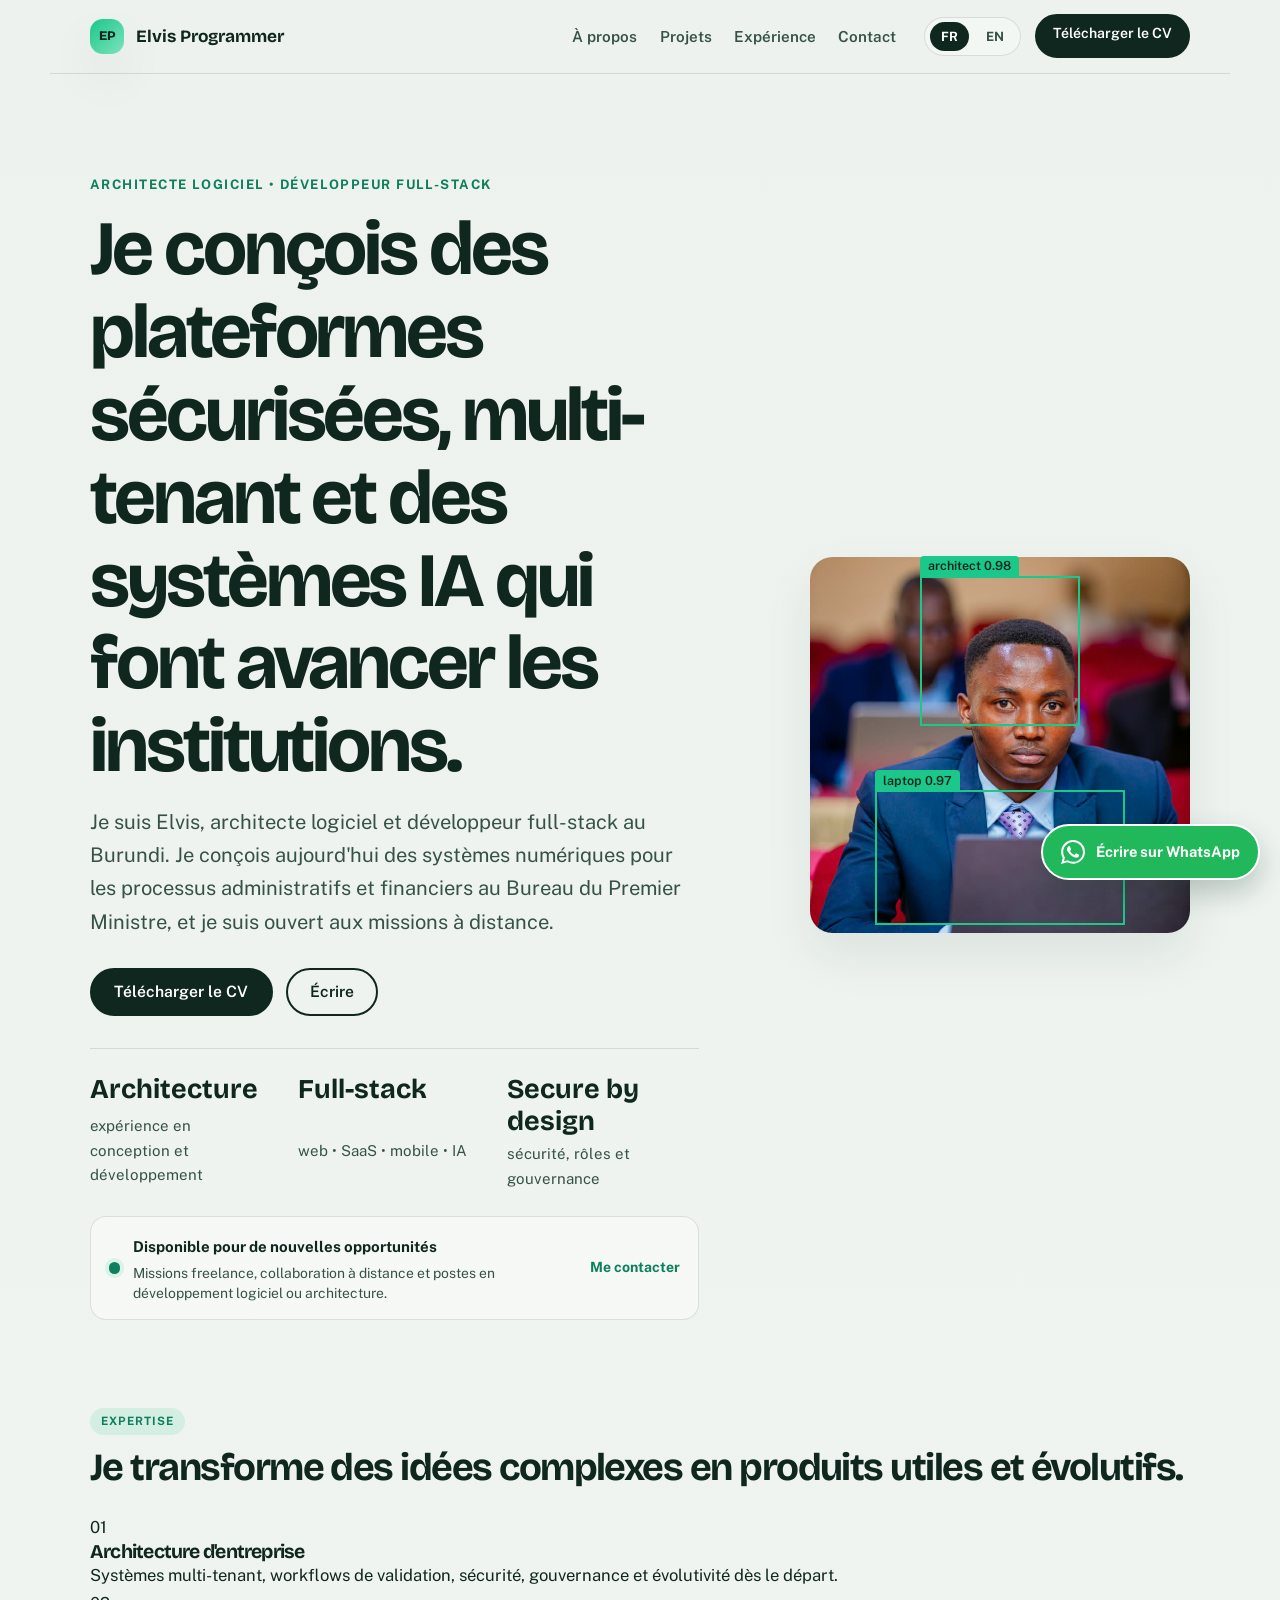
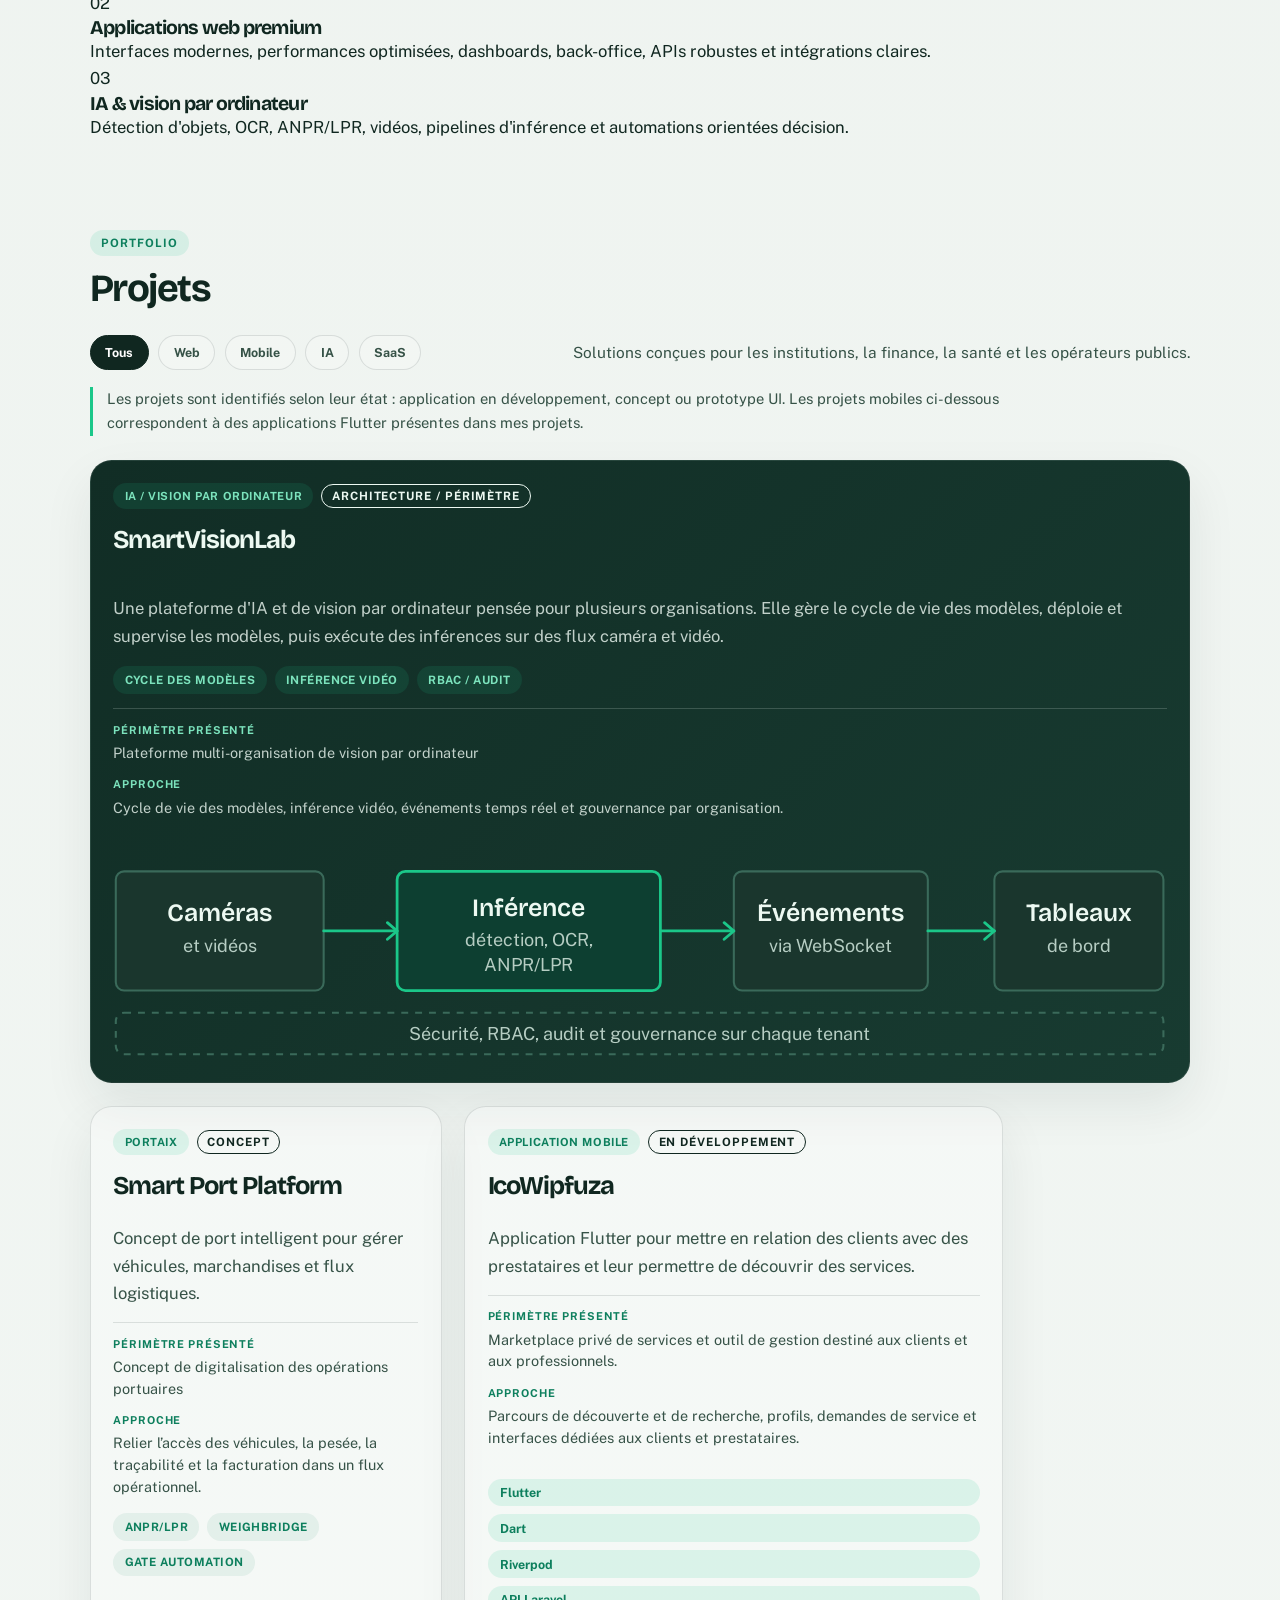
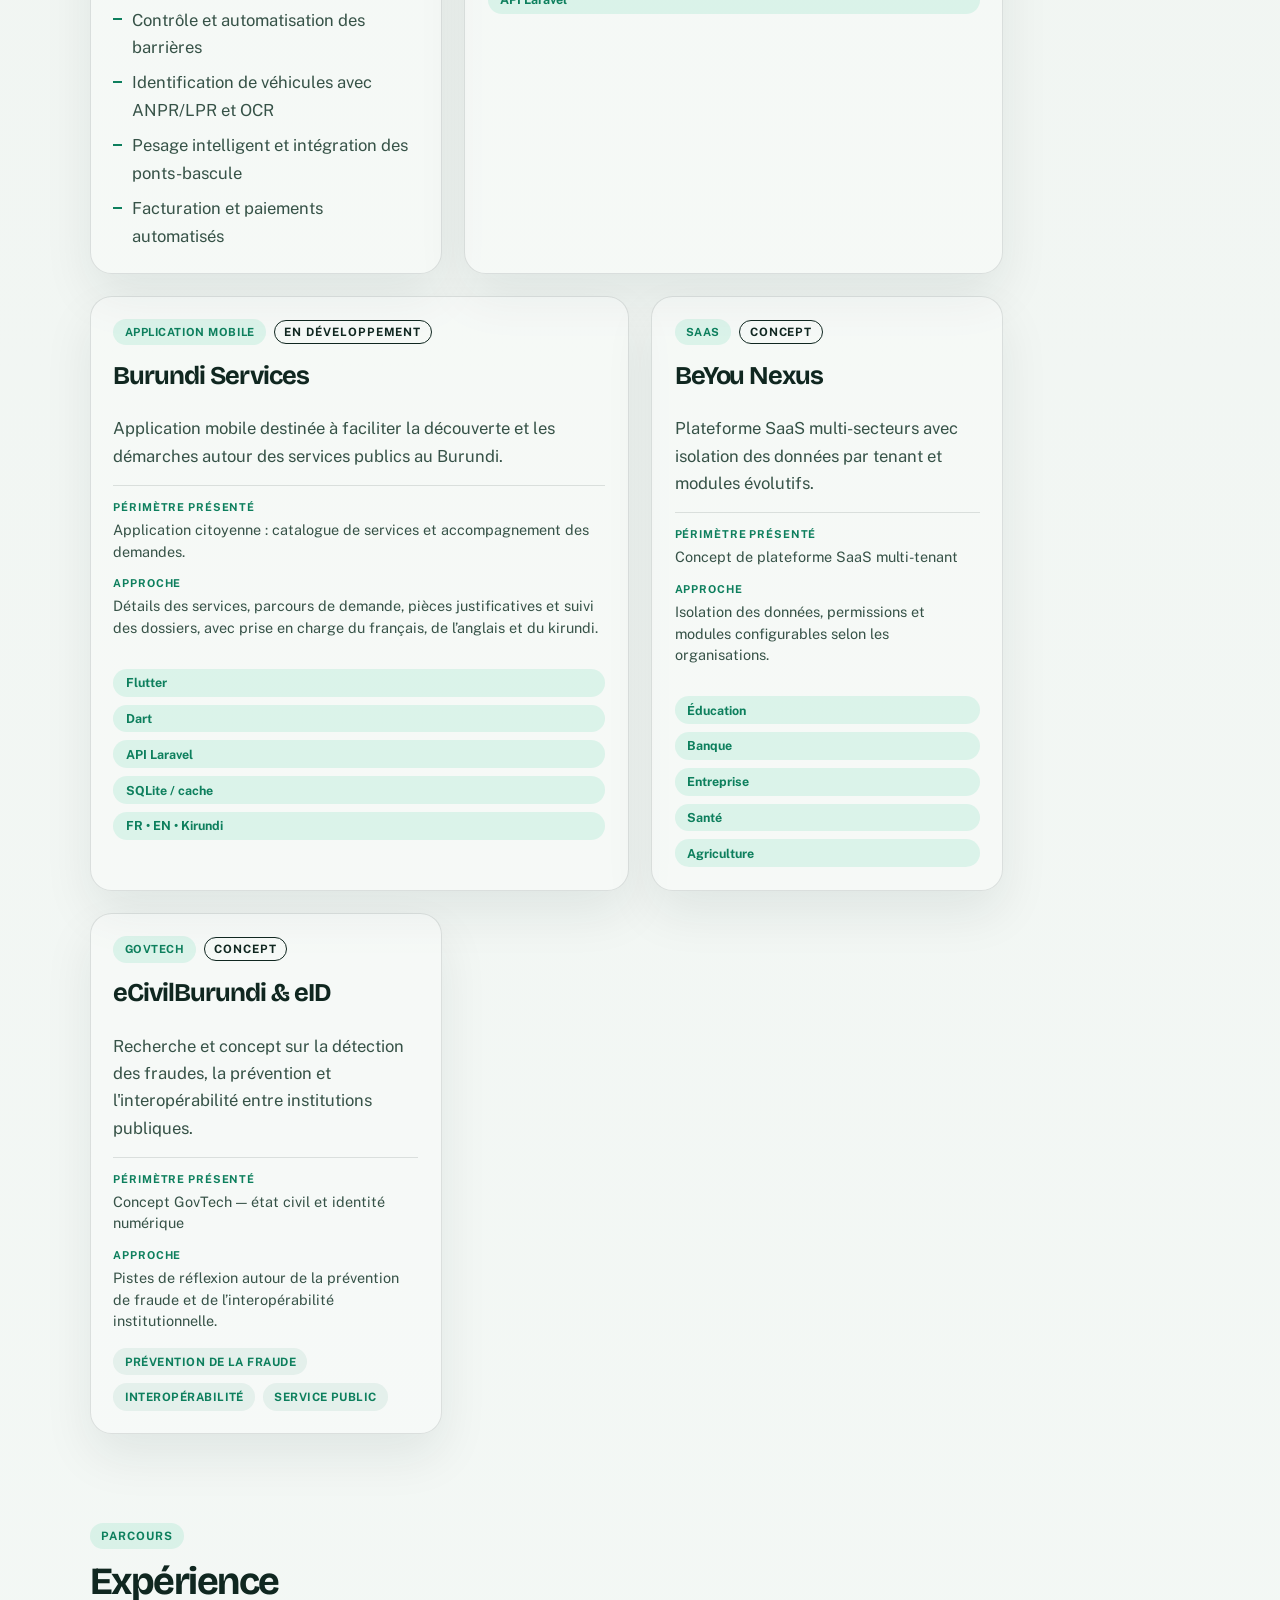
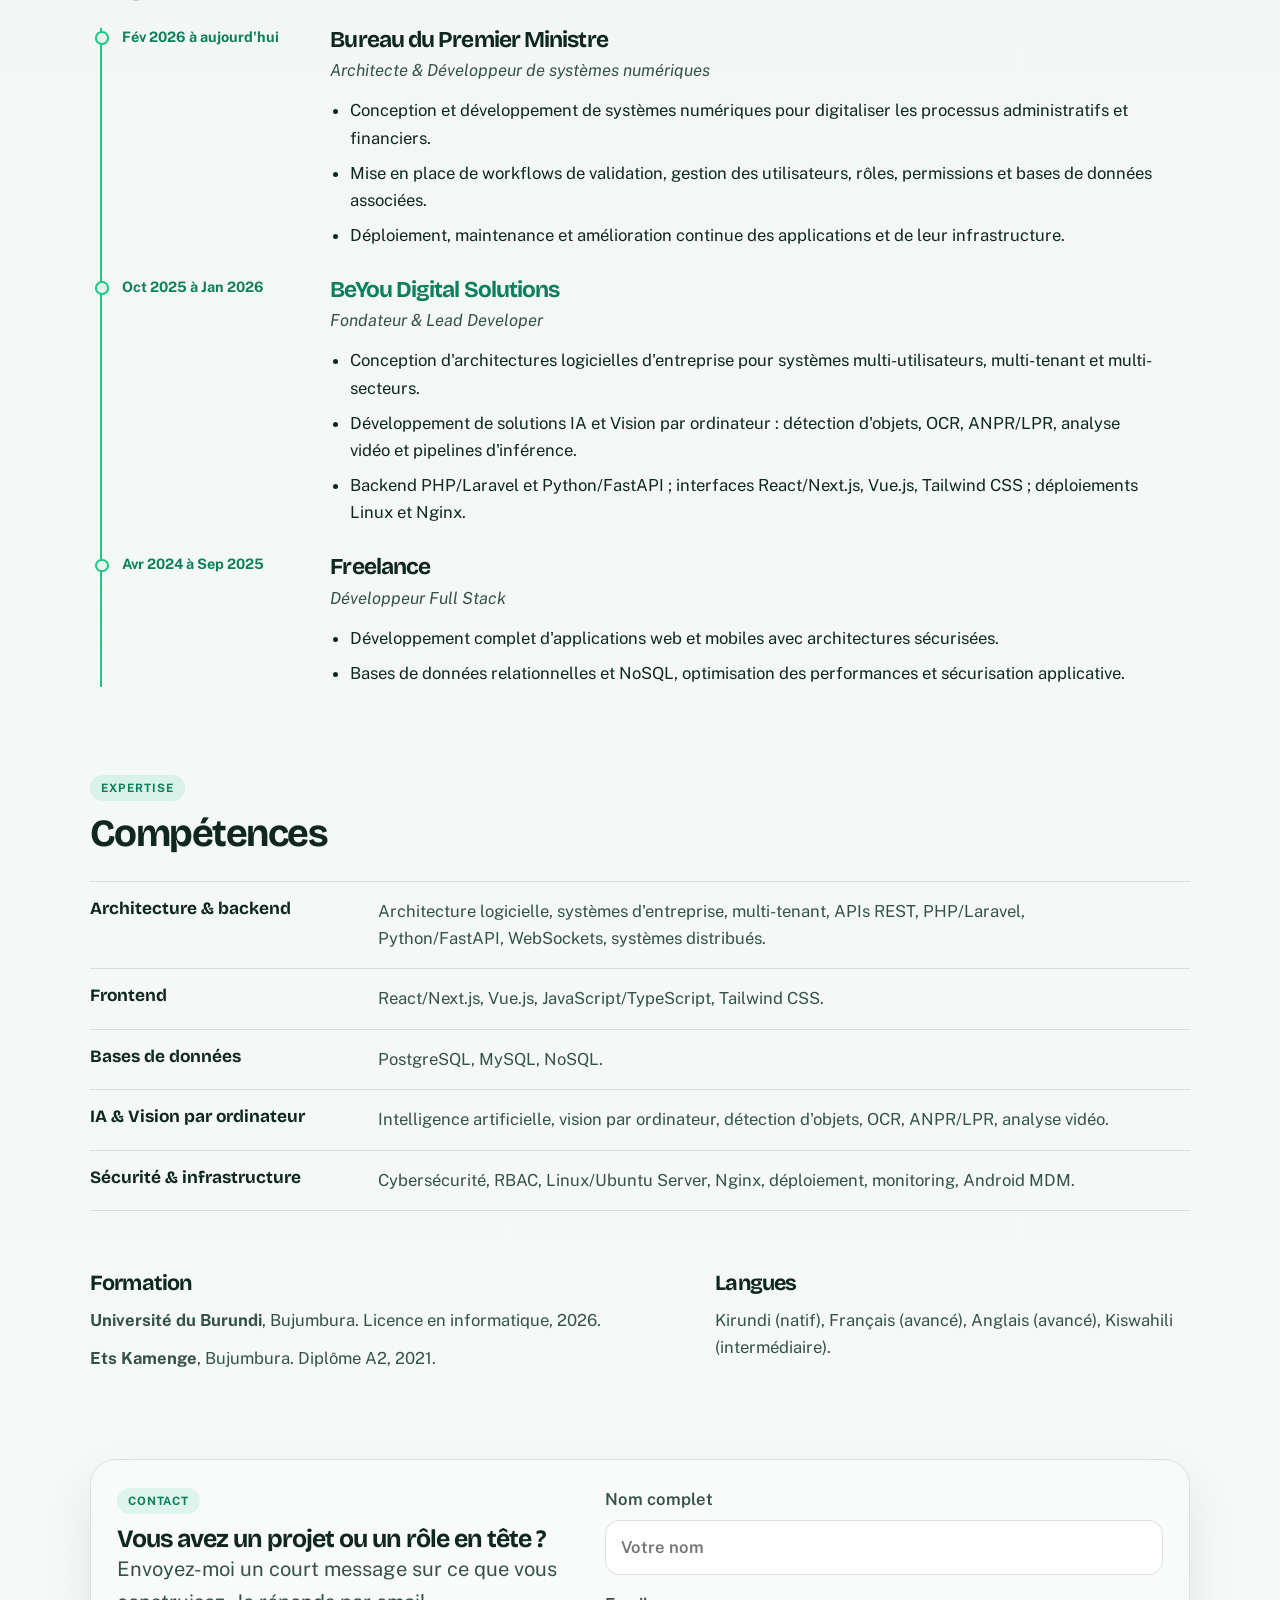
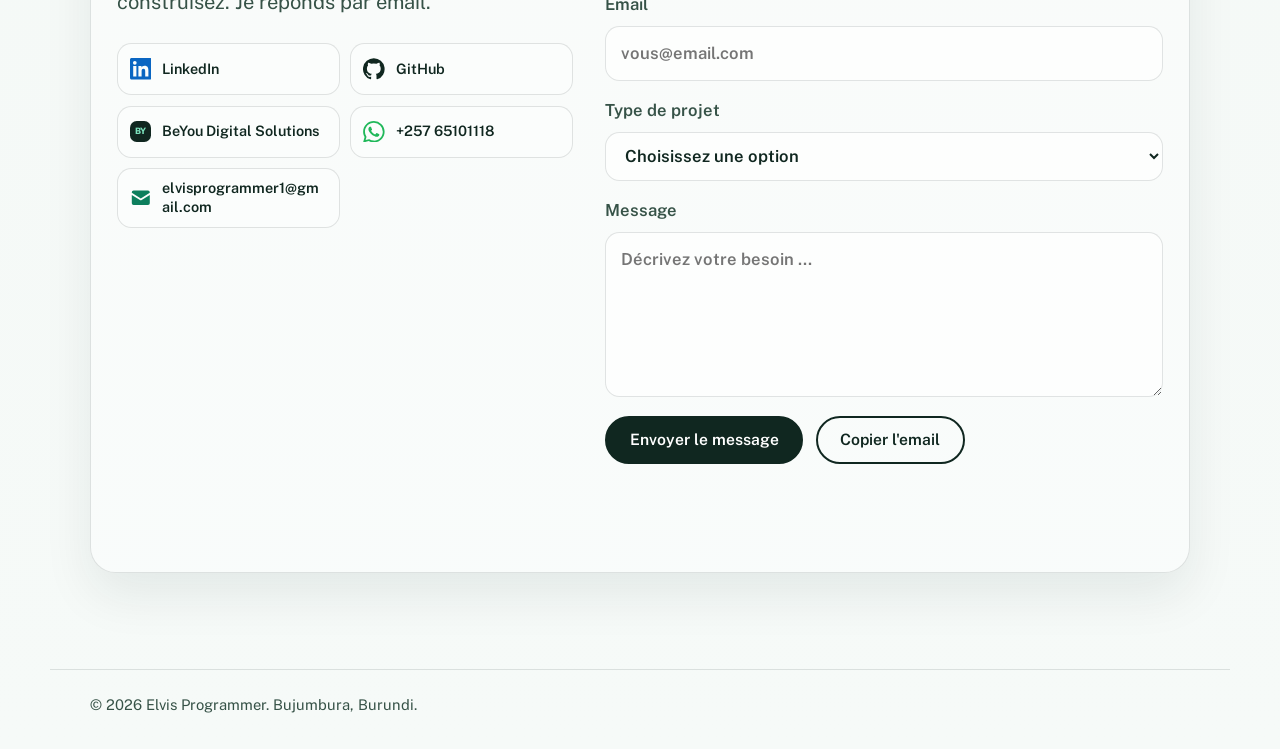
==== commit 88aad010: "Add WhatsApp contact options Add linked contact icons, a bilingual WhatsApp widget, and mobile-frien" ====
--- a/index.html
+++ b/index.html
@@ -373,12 +373,37 @@
           <h2 data-i18n="contactTitle">Vous avez un projet ou un rôle en tête ?</h2>
           <p class="lead" data-i18n="contactSubtitle">Envoyez-moi un court message sur ce que vous construisez. Je réponds par email ou via votre canal préféré.</p>
 
-          <ul class="links">
-            <li><a href="https://www.linkedin.com/in/elvisprogrammer/" target="_blank" rel="noopener noreferrer">LinkedIn</a></li>
-            <li><a href="https://github.com/elvisprogrammer1-lgtm" target="_blank" rel="noopener noreferrer">GitHub</a></li>
-            <li><a href="https://www.beyoudigitalsolutions.com" target="_blank" rel="noopener noreferrer">BeYou Digital Solutions</a></li>
-            <li><a href="tel:+25765101118">+257 65101118</a></li>
-            <li><a href="mailto:elvisprogrammer1@gmail.com">elvisprogrammer1@gmail.com</a></li>
+          <ul class="links" aria-label="Liens de contact">
+            <li>
+              <a href="https://www.linkedin.com/in/elvisprogrammer/" target="_blank" rel="noopener noreferrer" aria-label="LinkedIn — Elvis Programmer">
+                <svg class="contact-icon" viewBox="0 0 24 24" aria-hidden="true"><path d="M20.447 20.452h-3.554v-5.569c0-1.328-.027-3.037-1.852-3.037-1.853 0-2.136 1.445-2.136 2.939v5.667H9.352V9h3.414v1.561h.049c.476-.9 1.637-1.85 3.37-1.85 3.601 0 4.267 2.37 4.267 5.455v6.286ZM5.337 7.433a2.062 2.062 0 1 1 0-4.124 2.062 2.062 0 0 1 0 4.124ZM3.555 9h3.564v11.452H3.555V9ZM22.225 0H1.771C.792 0 0 .774 0 1.729v20.542C0 23.227.792 24 1.771 24h20.451C23.2 24 24 23.227 24 22.271V1.729C24 .774 23.2 0 22.222 0h.003Z"/></svg>
+                <span>LinkedIn</span>
+              </a>
+            </li>
+            <li>
+              <a href="https://github.com/elvisprogrammer1-lgtm" target="_blank" rel="noopener noreferrer" aria-label="GitHub — elvisprogrammer1-lgtm">
+                <svg class="contact-icon" viewBox="0 0 24 24" aria-hidden="true"><path d="M12 .297a12 12 0 0 0-3.793 23.385c.6.111.82-.26.82-.577v-2.234c-3.338.726-4.043-1.416-4.043-1.416-.546-1.387-1.333-1.756-1.333-1.756-1.09-.745.083-.73.083-.73 1.205.084 1.84 1.238 1.84 1.238 1.07 1.835 2.807 1.305 3.493.998.108-.776.418-1.305.762-1.605-2.665-.304-5.467-1.333-5.467-5.931 0-1.31.468-2.381 1.236-3.221-.124-.303-.536-1.524.117-3.176 0 0 1.008-.323 3.301 1.23a11.5 11.5 0 0 1 6.01 0c2.292-1.553 3.298-1.23 3.298-1.23.655 1.652.243 2.873.12 3.176.77.84 1.234 1.911 1.234 3.221 0 4.61-2.807 5.624-5.48 5.921.43.372.814 1.102.814 2.222v3.293c0 .32.216.694.825.576A12.001 12.001 0 0 0 12 .297Z"/></svg>
+                <span>GitHub</span>
+              </a>
+            </li>
+            <li>
+              <a href="https://www.beyoudigitalsolutions.com/" target="_blank" rel="noopener noreferrer" aria-label="BeYou Digital Solutions">
+                <span class="contact-icon brand-icon" aria-hidden="true">BY</span>
+                <span>BeYou Digital Solutions</span>
+              </a>
+            </li>
+            <li>
+              <a href="https://wa.me/25765101118" target="_blank" rel="noopener noreferrer" aria-label="WhatsApp — +257 65101118">
+                <svg class="contact-icon whatsapp-icon" viewBox="0 0 24 24" aria-hidden="true"><path d="M20.52 3.48A11.86 11.86 0 0 0 12.08 0C5.5 0 .15 5.34.15 11.93c0 2.1.55 4.14 1.6 5.95L.05 24l6.28-1.65a11.9 11.9 0 0 0 5.74 1.46h.01c6.58 0 11.93-5.35 11.93-11.93 0-3.19-1.24-6.19-3.49-8.4ZM12.08 21.8h-.01a9.9 9.9 0 0 1-5.04-1.38l-.36-.21-3.73.98 1-3.64-.24-.37a9.87 9.87 0 0 1-1.52-5.25c0-5.46 4.45-9.91 9.92-9.91a9.84 9.84 0 0 1 7.01 2.91 9.84 9.84 0 0 1 2.9 7.01c0 5.47-4.45 9.92-9.93 9.92Zm5.44-7.43c-.3-.15-1.77-.87-2.04-.97-.27-.1-.47-.15-.67.15-.2.3-.77.97-.94 1.17-.17.2-.35.22-.65.07-.3-.15-1.26-.46-2.4-1.47-.89-.8-1.49-1.78-1.67-2.08-.17-.3-.02-.46.13-.61.13-.13.3-.35.45-.52.15-.18.2-.3.3-.5.1-.2.05-.38-.03-.53-.08-.15-.67-1.62-.92-2.22-.24-.58-.49-.5-.67-.51h-.57c-.2 0-.52.07-.79.37-.27.3-1.04 1.02-1.04 2.49s1.07 2.89 1.22 3.09c.15.2 2.1 3.2 5.08 4.49.71.31 1.27.5 1.7.64.72.23 1.37.2 1.89.12.58-.09 1.77-.72 2.02-1.42.25-.7.25-1.3.17-1.42-.08-.13-.27-.2-.57-.35Z"/></svg>
+                <span>+257 65101118</span>
+              </a>
+            </li>
+            <li>
+              <a href="mailto:elvisprogrammer1@gmail.com" aria-label="Email — elvisprogrammer1@gmail.com">
+                <svg class="contact-icon" viewBox="0 0 24 24" aria-hidden="true"><path d="M20 4H4a2 2 0 0 0-2 2v.4l10 6.25L22 6.4V6a2 2 0 0 0-2-2ZM2 8.76V18a2 2 0 0 0 2 2h16a2 2 0 0 0 2-2V8.76l-9.47 5.92a1 1 0 0 1-1.06 0L2 8.76Z"/></svg>
+                <span>elvisprogrammer1@gmail.com</span>
+              </a>
+            </li>
           </ul>
         </div>
 
@@ -421,6 +446,11 @@
     <p>&copy; <span id="year">2026</span> Elvis Programmer. Bujumbura, Burundi.</p>
   </footer>
 
+  <a class="whatsapp-widget" href="https://wa.me/25765101118" target="_blank" rel="noopener noreferrer" aria-label="Écrire à Elvis Programmer sur WhatsApp" data-i18n-aria-label="whatsappLabel">
+    <svg viewBox="0 0 24 24" aria-hidden="true"><path d="M20.52 3.48A11.86 11.86 0 0 0 12.08 0C5.5 0 .15 5.34.15 11.93c0 2.1.55 4.14 1.6 5.95L.05 24l6.28-1.65a11.9 11.9 0 0 0 5.74 1.46h.01c6.58 0 11.93-5.35 11.93-11.93 0-3.19-1.24-6.19-3.49-8.4ZM12.08 21.8h-.01a9.9 9.9 0 0 1-5.04-1.38l-.36-.21-3.73.98 1-3.64-.24-.37a9.87 9.87 0 0 1-1.52-5.25c0-5.46 4.45-9.91 9.92-9.91a9.84 9.84 0 0 1 7.01 2.91 9.84 9.84 0 0 1 2.9 7.01c0 5.47-4.45 9.92-9.93 9.92Zm5.44-7.43c-.3-.15-1.77-.87-2.04-.97-.27-.1-.47-.15-.67.15-.2.3-.77.97-.94 1.17-.17.2-.35.22-.65.07-.3-.15-1.26-.46-2.4-1.47-.89-.8-1.49-1.78-1.67-2.08-.17-.3-.02-.46.13-.61.13-.13.3-.35.45-.52.15-.18.2-.3.3-.5.1-.2.05-.38-.03-.53-.08-.15-.67-1.62-.92-2.22-.24-.58-.49-.5-.67-.51h-.57c-.2 0-.52.07-.79.37-.27.3-1.04 1.02-1.04 2.49s1.07 2.89 1.22 3.09c.15.2 2.1 3.2 5.08 4.49.71.31 1.27.5 1.7.64.72.23 1.37.2 1.89.12.58-.09 1.77-.72 2.02-1.42.25-.7.25-1.3.17-1.42-.08-.13-.27-.2-.57-.35Z"/></svg>
+    <span data-i18n="whatsappCta">Écrire sur WhatsApp</span>
+  </a>
+
   <script src="assets/js/main.js"></script>
 </body>
 </html>
--- a/assets/css/style.css
+++ b/assets/css/style.css
@@ -326,8 +326,41 @@
   display: flex; gap: 0.8rem; flex-wrap: wrap; margin-top: 0.2rem;
 }
 .links {
-  display: flex; flex-wrap: wrap; gap: 0.5rem 1.4rem; margin-top: 1.5rem; font-weight: 600;
-}
+  display: grid; grid-template-columns: repeat(2, minmax(0, 1fr)); gap: 0.65rem; margin-top: 1.5rem;
+}
+.links a {
+  display: flex; align-items: center; gap: 0.7rem; min-height: 3.25rem; padding: 0.65rem 0.75rem;
+  border: 1px solid var(--line); border-radius: 0.9rem; background: rgba(255,255,255,0.42);
+  color: var(--ink); font-size: 0.9rem; font-weight: 600; line-height: 1.3; overflow-wrap: anywhere;
+  transition: border-color 0.2s ease, transform 0.2s ease, background 0.2s ease;
+}
+.links a:hover { border-color: var(--green); background: #fff; color: var(--ink); transform: translateY(-1px); }
+.contact-icon {
+  display: block; flex: 0 0 1.35rem; width: 1.35rem; height: 1.35rem; fill: currentColor;
+  color: var(--green-deep);
+}
+.links a[href*="linkedin.com"] .contact-icon { color: #0a66c2; }
+.links a[href*="github.com"] .contact-icon { color: var(--ink); }
+.links a[href*="wa.me"] .contact-icon { color: #20b85a; }
+.links a[href^="mailto:"] .contact-icon { color: var(--green-deep); }
+.brand-icon {
+  display: grid; place-items: center; border-radius: 0.42rem; background: var(--ink); color: #7ce3bd;
+  font: 800 0.55rem/1 var(--body); letter-spacing: -0.04em;
+}
+.whatsapp-icon { color: #20b85a; }
+.whatsapp-widget {
+  position: fixed; right: max(1.25rem, env(safe-area-inset-right)); bottom: max(1.25rem, env(safe-area-inset-bottom));
+  z-index: 30; display: inline-flex; align-items: center; justify-content: center; gap: 0.65rem;
+  min-height: 3.5rem; padding: 0.85rem 1.15rem; border: 2px solid #fff; border-radius: 999px;
+  background: #20b85a; color: #fff; box-shadow: 0 12px 28px rgba(11, 55, 33, 0.24);
+  font-size: 0.92rem; font-weight: 700; transition: transform 0.2s ease, box-shadow 0.2s ease;
+}
+.whatsapp-widget:hover { color: #fff; transform: translateY(-2px); box-shadow: 0 16px 34px rgba(11, 55, 33, 0.3); }
+.whatsapp-widget svg { display: block; width: 1.5rem; height: 1.5rem; fill: currentColor; }
+.whatsapp-widget:focus-visible { outline-color: #fff; box-shadow: 0 0 0 5px #138a40; }
+.whatsapp-widget span { white-space: nowrap; }
+.foot { padding-right: 12rem; }
+#copy-status { overflow-wrap: anywhere; }
 .live { min-height: 1.4rem; margin-top: 0.2rem; color: var(--green-deep); font-weight: 600; }
 #form-status[data-state="error"] { color: #9b2c2c; }
 #form-status[data-state="success"] { color: var(--green-deep); }
@@ -358,6 +391,8 @@
   .availability { grid-template-columns: auto 1fr; }
   .availability a { grid-column: 2; }
   .project-card.project-web, .project-card.project-mobile { grid-column: 1 / -1; }
+  .whatsapp-widget { right: 1rem; bottom: 1rem; min-height: 3.25rem; padding: 0.7rem 0.95rem; }
+  .foot { padding-right: 0; }
 }
 
 @media (prefers-reduced-motion: reduce) {
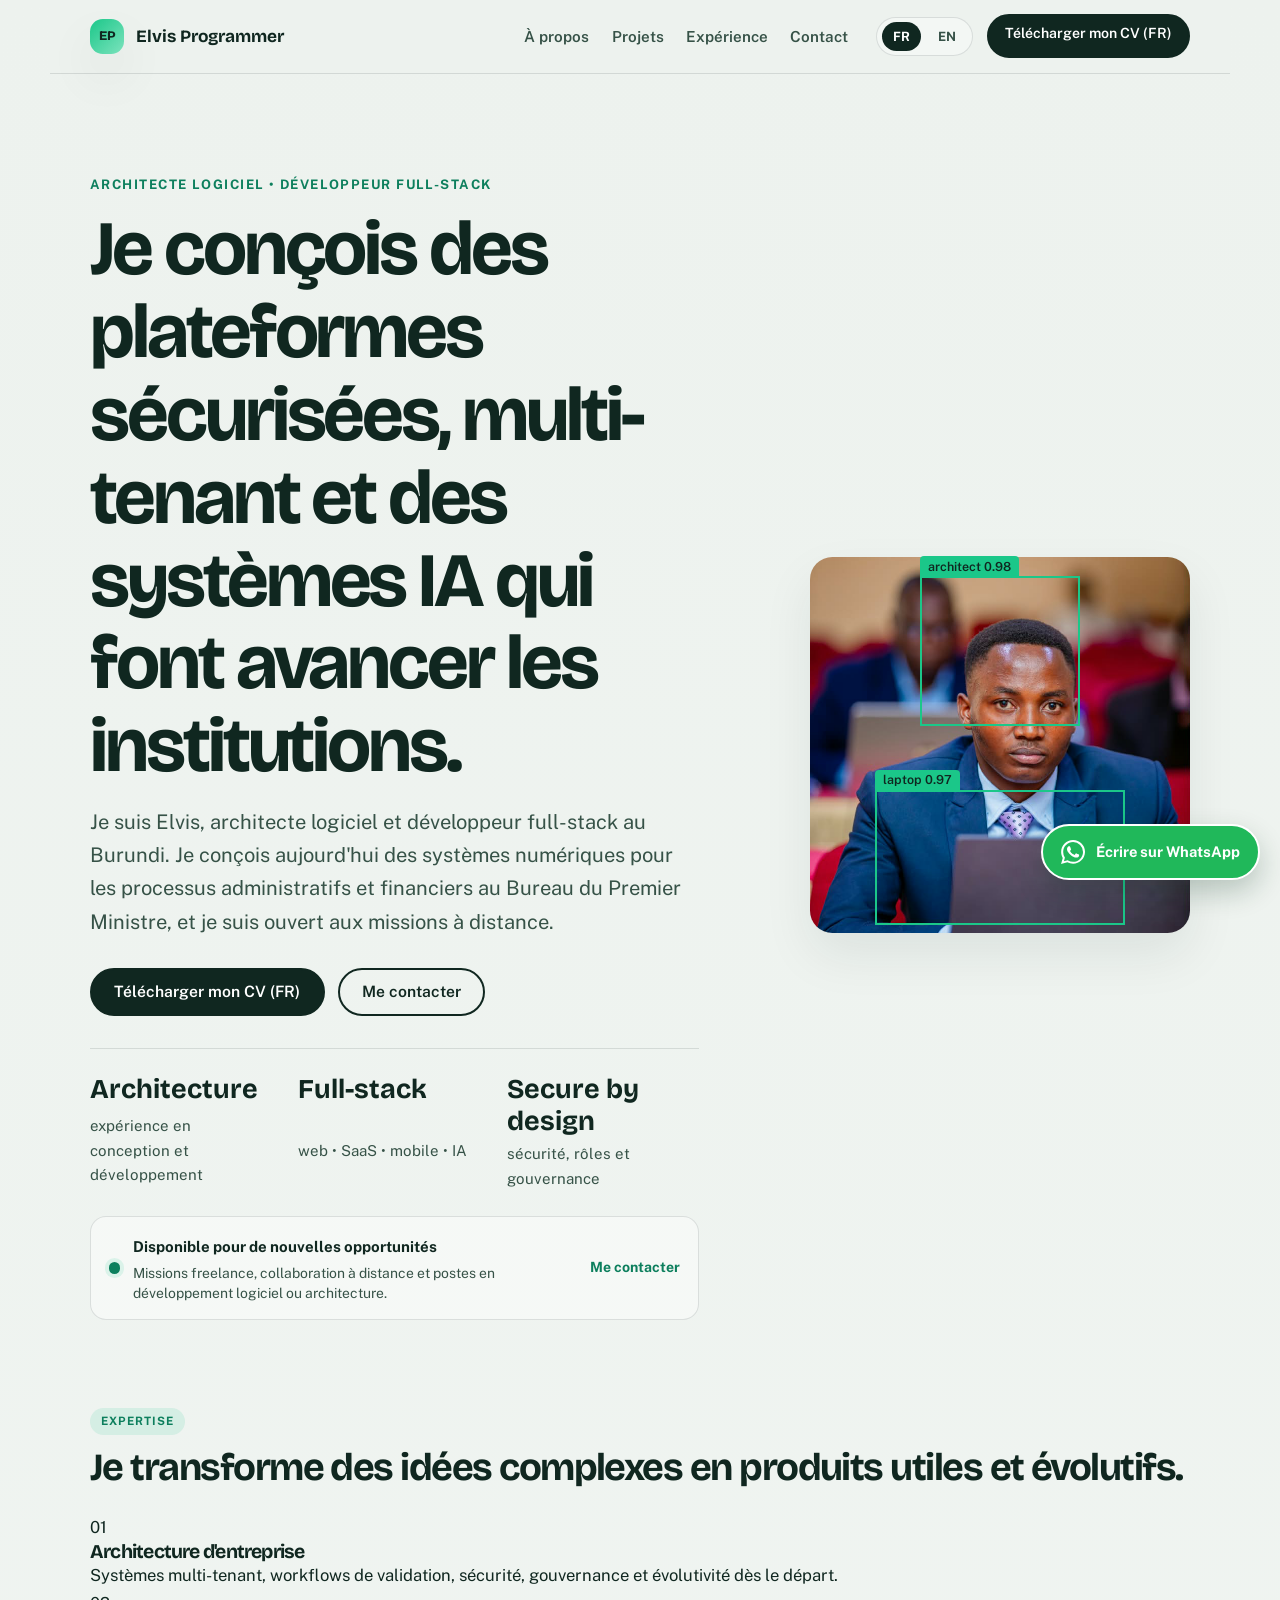
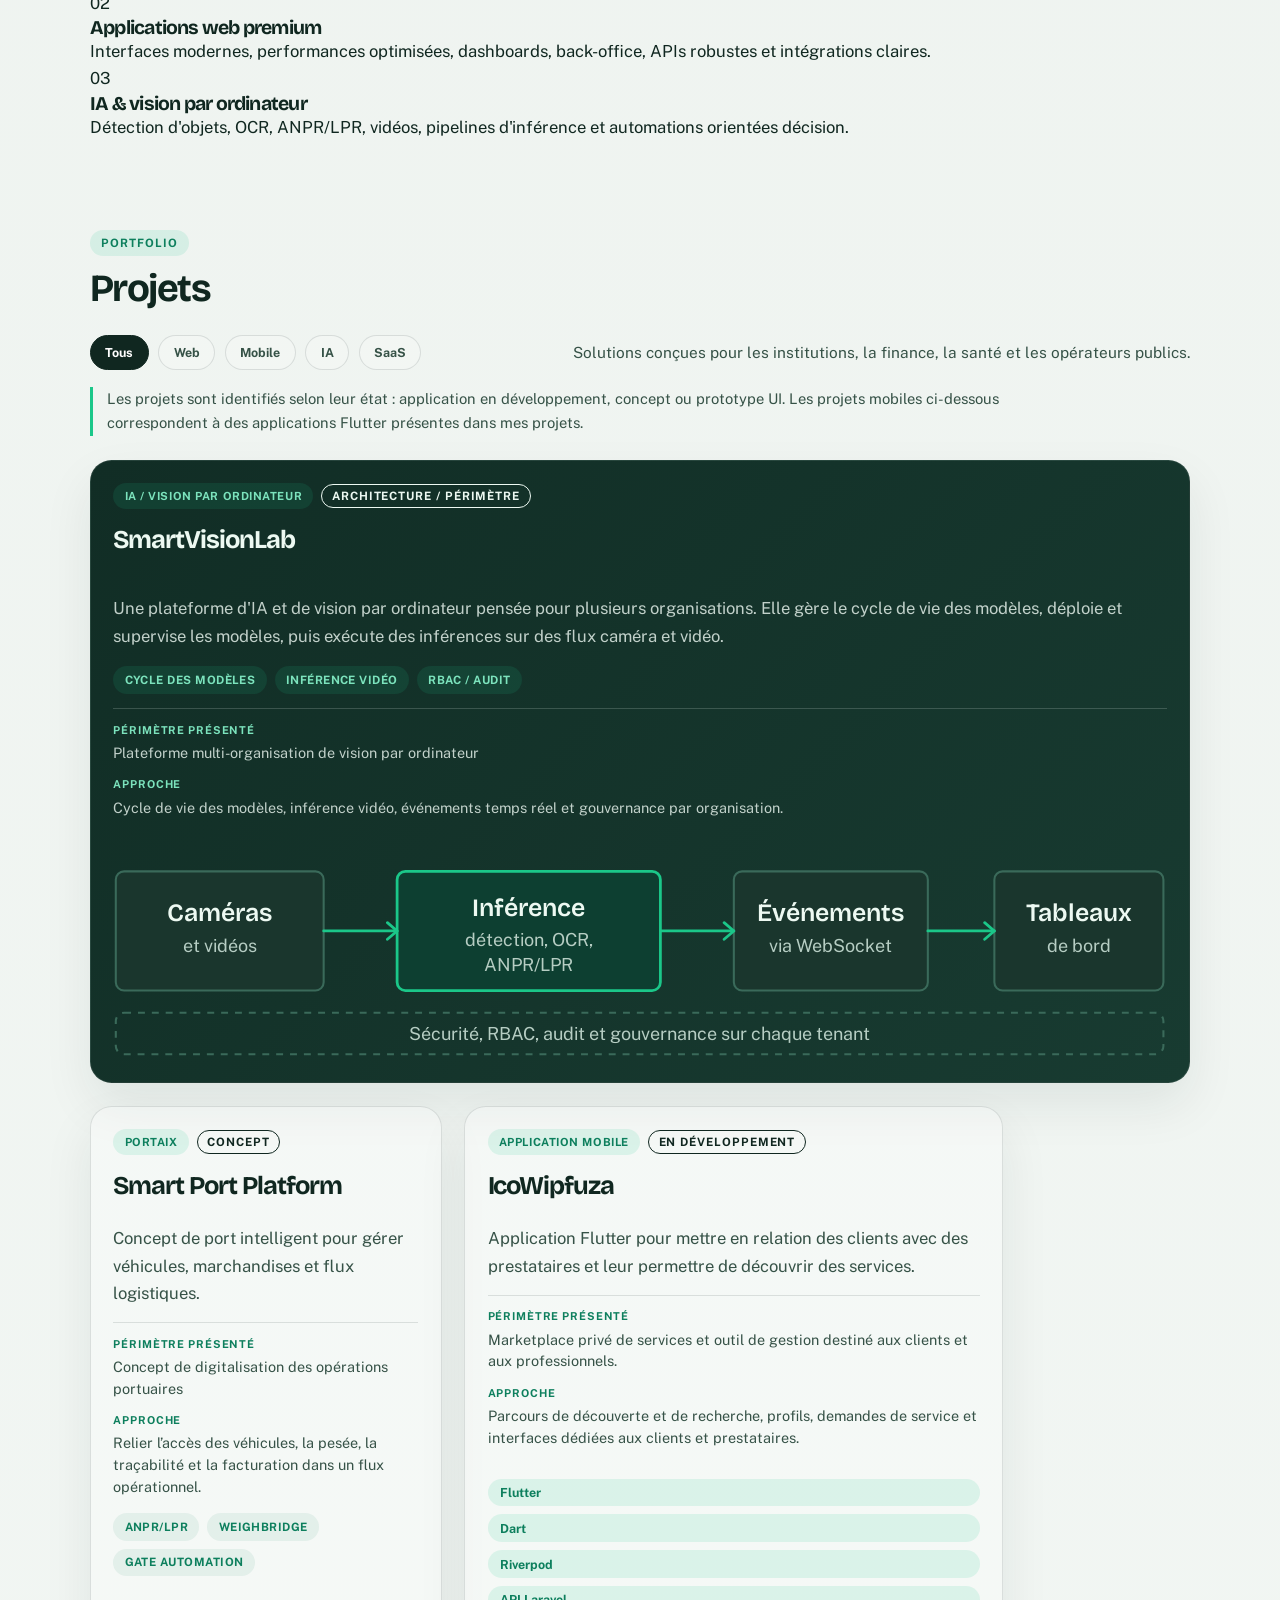
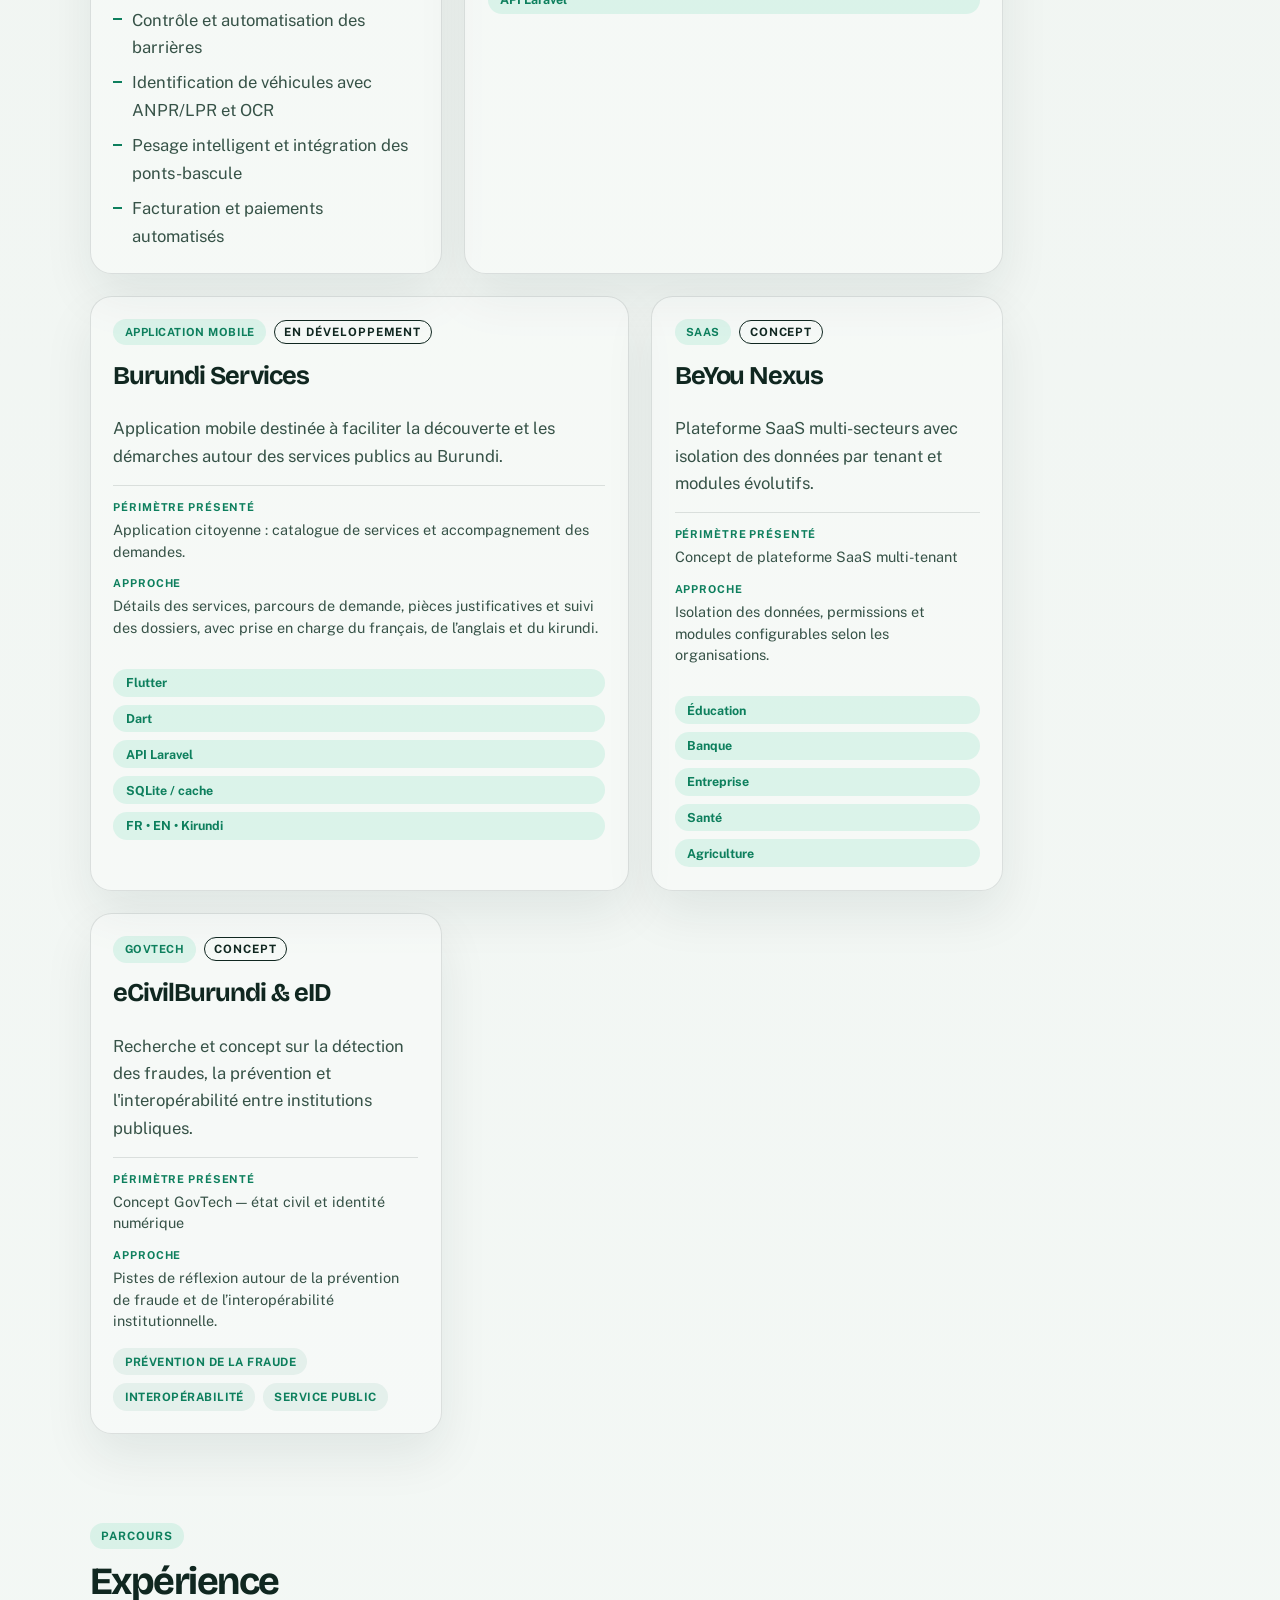
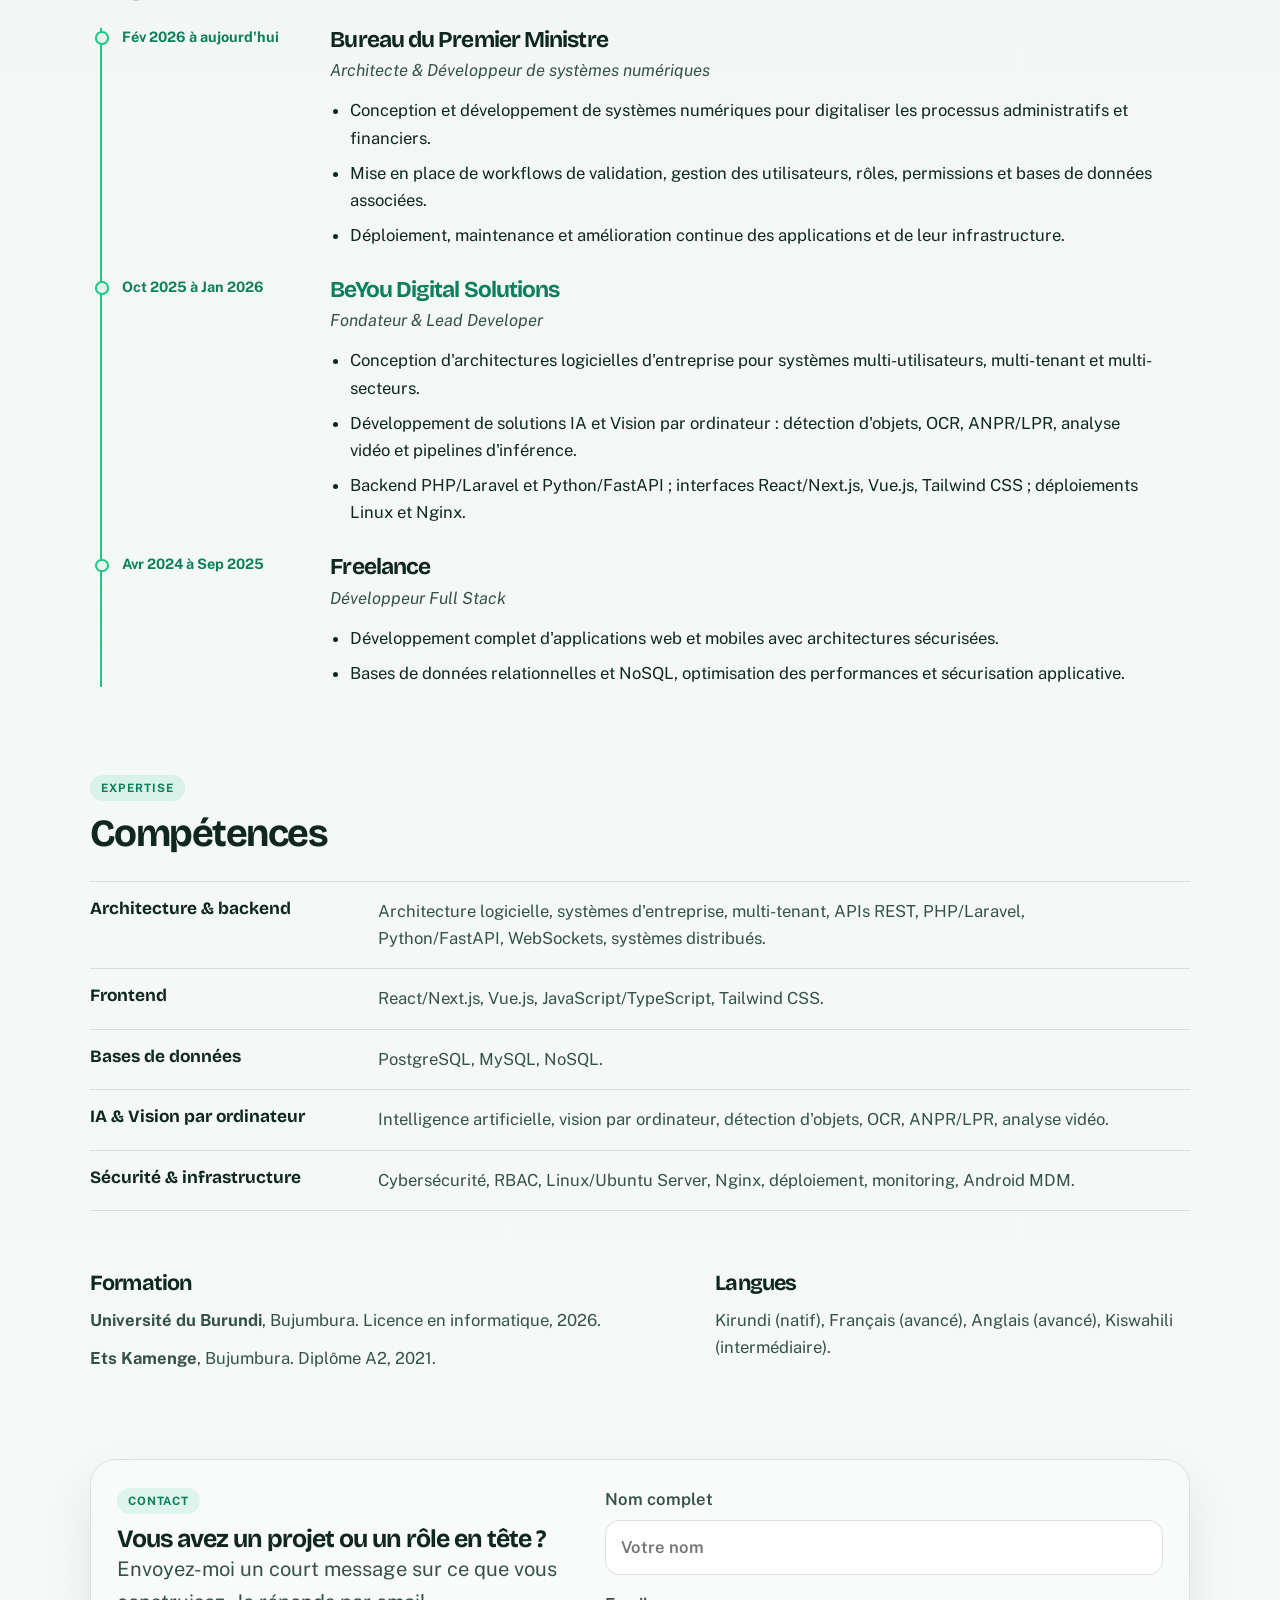
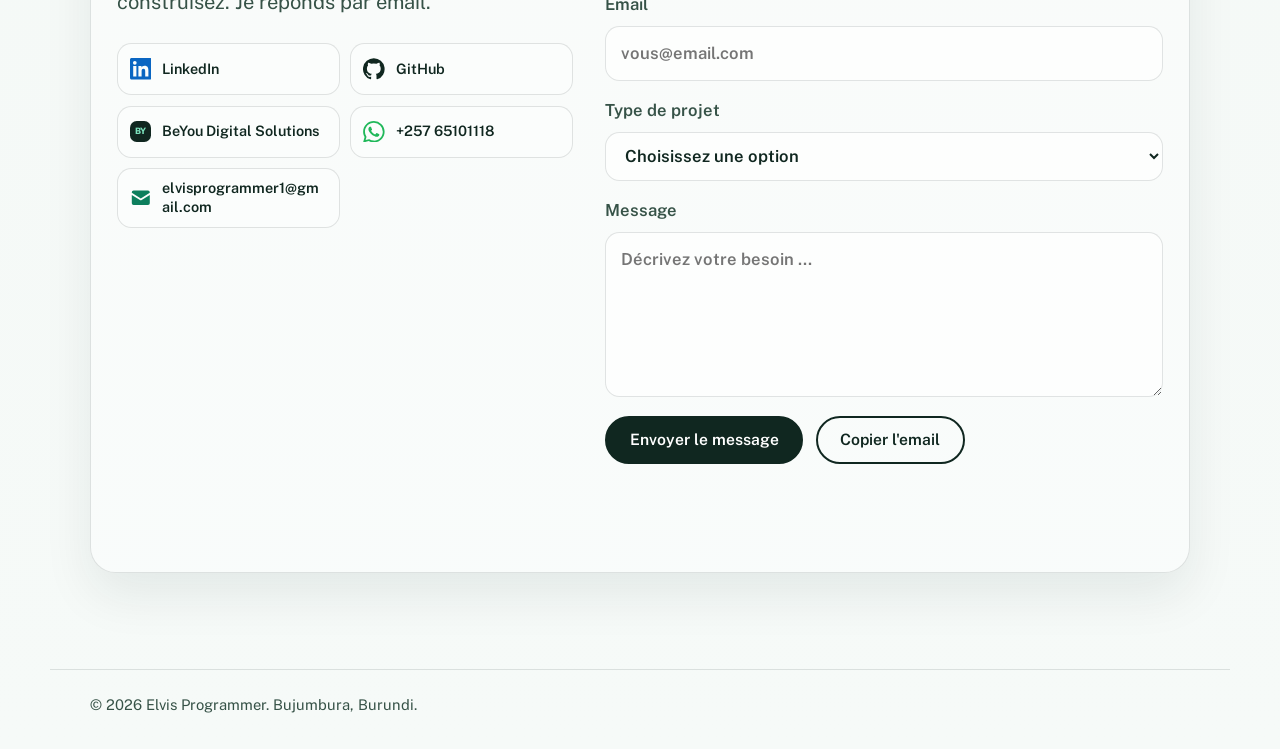
==== commit 95ca127a: "Add language-specific CV downloads Serve the French or English PDF resume according to the selected " ====
--- a/index.html
+++ b/index.html
@@ -37,7 +37,7 @@
         <button class="lang-btn" type="button" data-lang="fr" aria-label="Français">FR</button>
         <button class="lang-btn" type="button" data-lang="en" aria-label="English">EN</button>
       </div>
-      <a class="btn btn-small" href="assets/Elvis_Niyomwungere_Resume.pdf" download data-i18n="downloadCv">Télécharger le CV</a>
+      <a class="btn btn-small" href="assets/Elvis_Niyomwungere_CV_FR.pdf" download="Elvis_Niyomwungere_CV_FR.pdf" data-cv-download data-i18n="downloadCv">Télécharger mon CV (FR)</a>
     </div>
   </header>
 
@@ -48,8 +48,8 @@
         <h1 data-i18n="heroTitle">Je conçois des plateformes sécurisées, multi-tenant et des systèmes IA qui accélèrent la transformation digitale.</h1>
         <p class="lead" data-i18n="heroSubtitle">Je suis Elvis Programmer, architecte logiciel et développeur full-stack au Burundi. Je conçois des systèmes numériques pour les administrations, les fintechs et les organisations à fort enjeu, avec une approche centrée sur la sécurité, la performance et la croissance.</p>
         <div class="actions">
-          <a class="btn" href="assets/Elvis_Niyomwungere_Resume.pdf" download data-i18n="downloadCvPrimary">Télécharger le CV</a>
-          <a class="btn btn-ghost" href="mailto:elvisprogrammer1@gmail.com" data-i18n="emailMe">Écrire</a>
+          <a class="btn" href="assets/Elvis_Niyomwungere_CV_FR.pdf" download="Elvis_Niyomwungere_CV_FR.pdf" data-cv-download data-i18n="downloadCvPrimary">Télécharger mon CV (FR)</a>
+          <a class="btn btn-ghost" href="mailto:elvisprogrammer1@gmail.com" data-i18n="emailMe">Me contacter</a>
         </div>
 
         <ul class="hero-stats" aria-label="Expertise" data-i18n-aria-label="expertiseLabel">
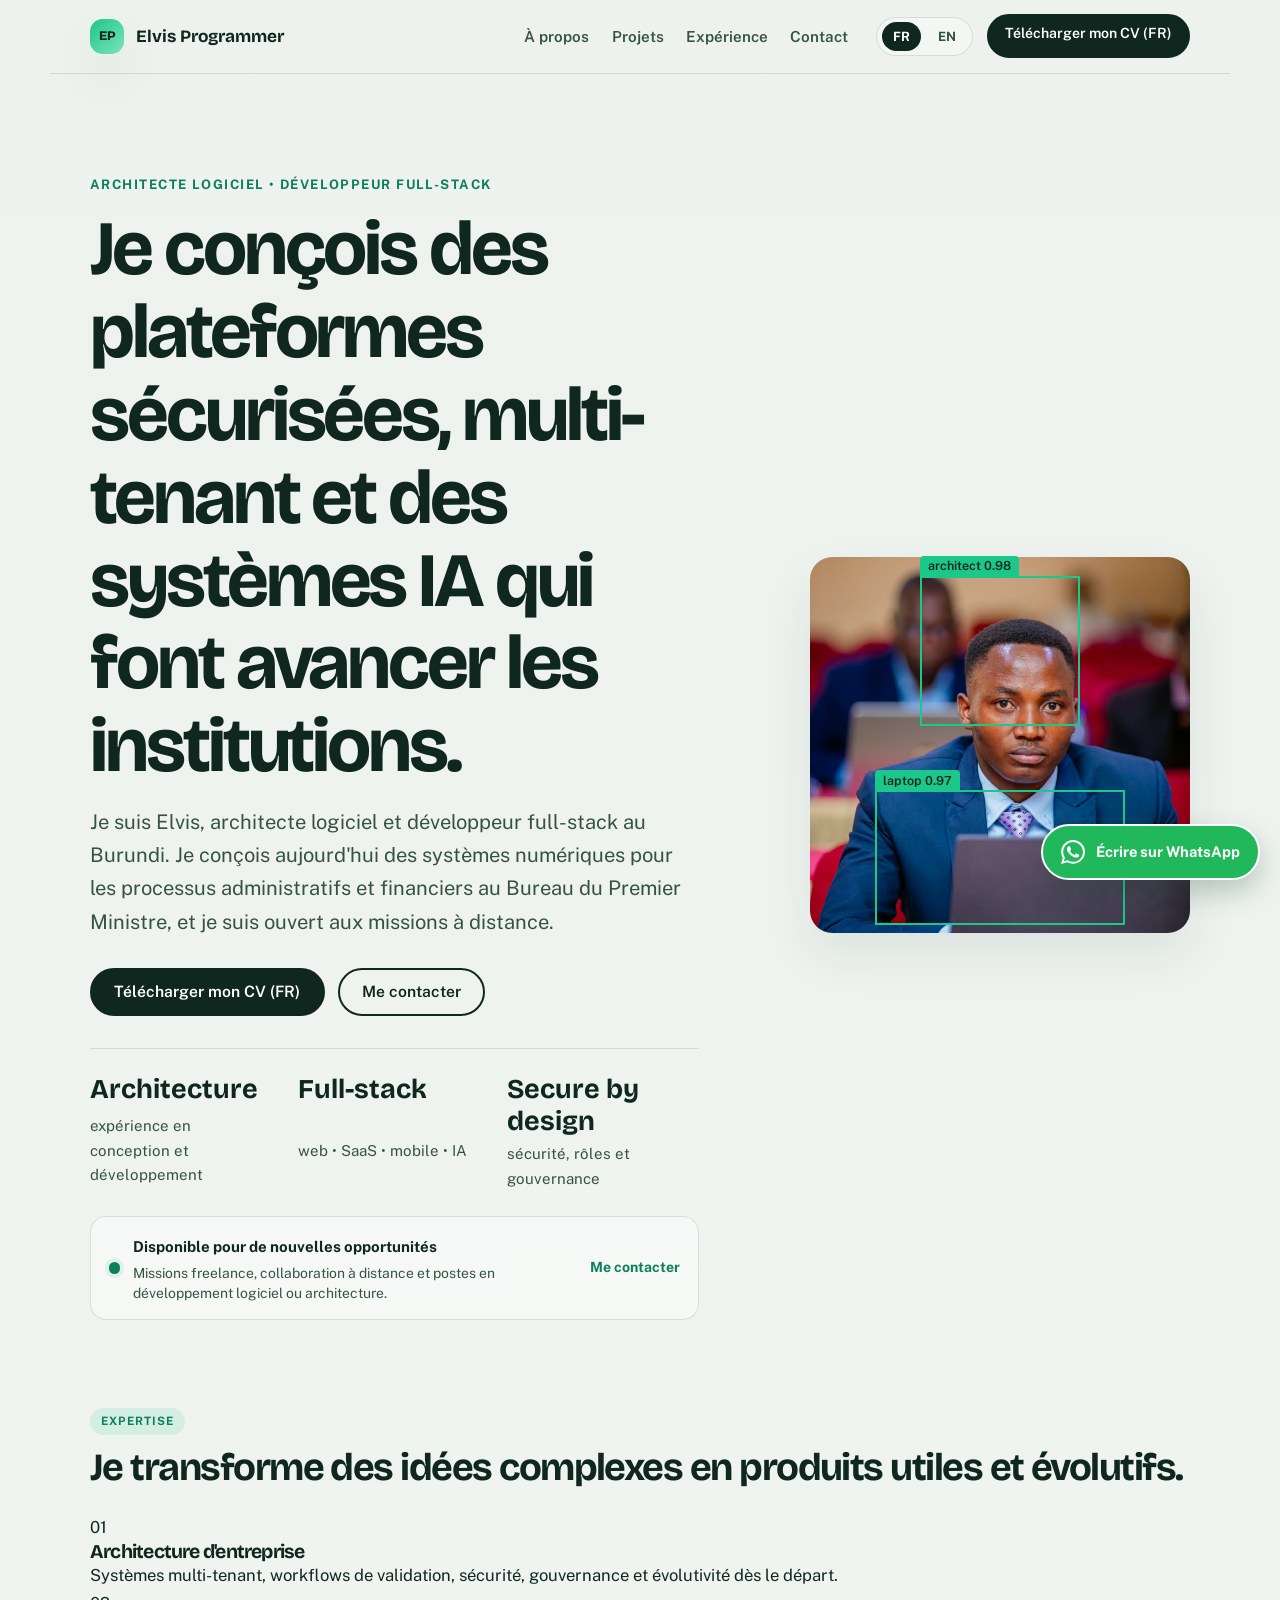
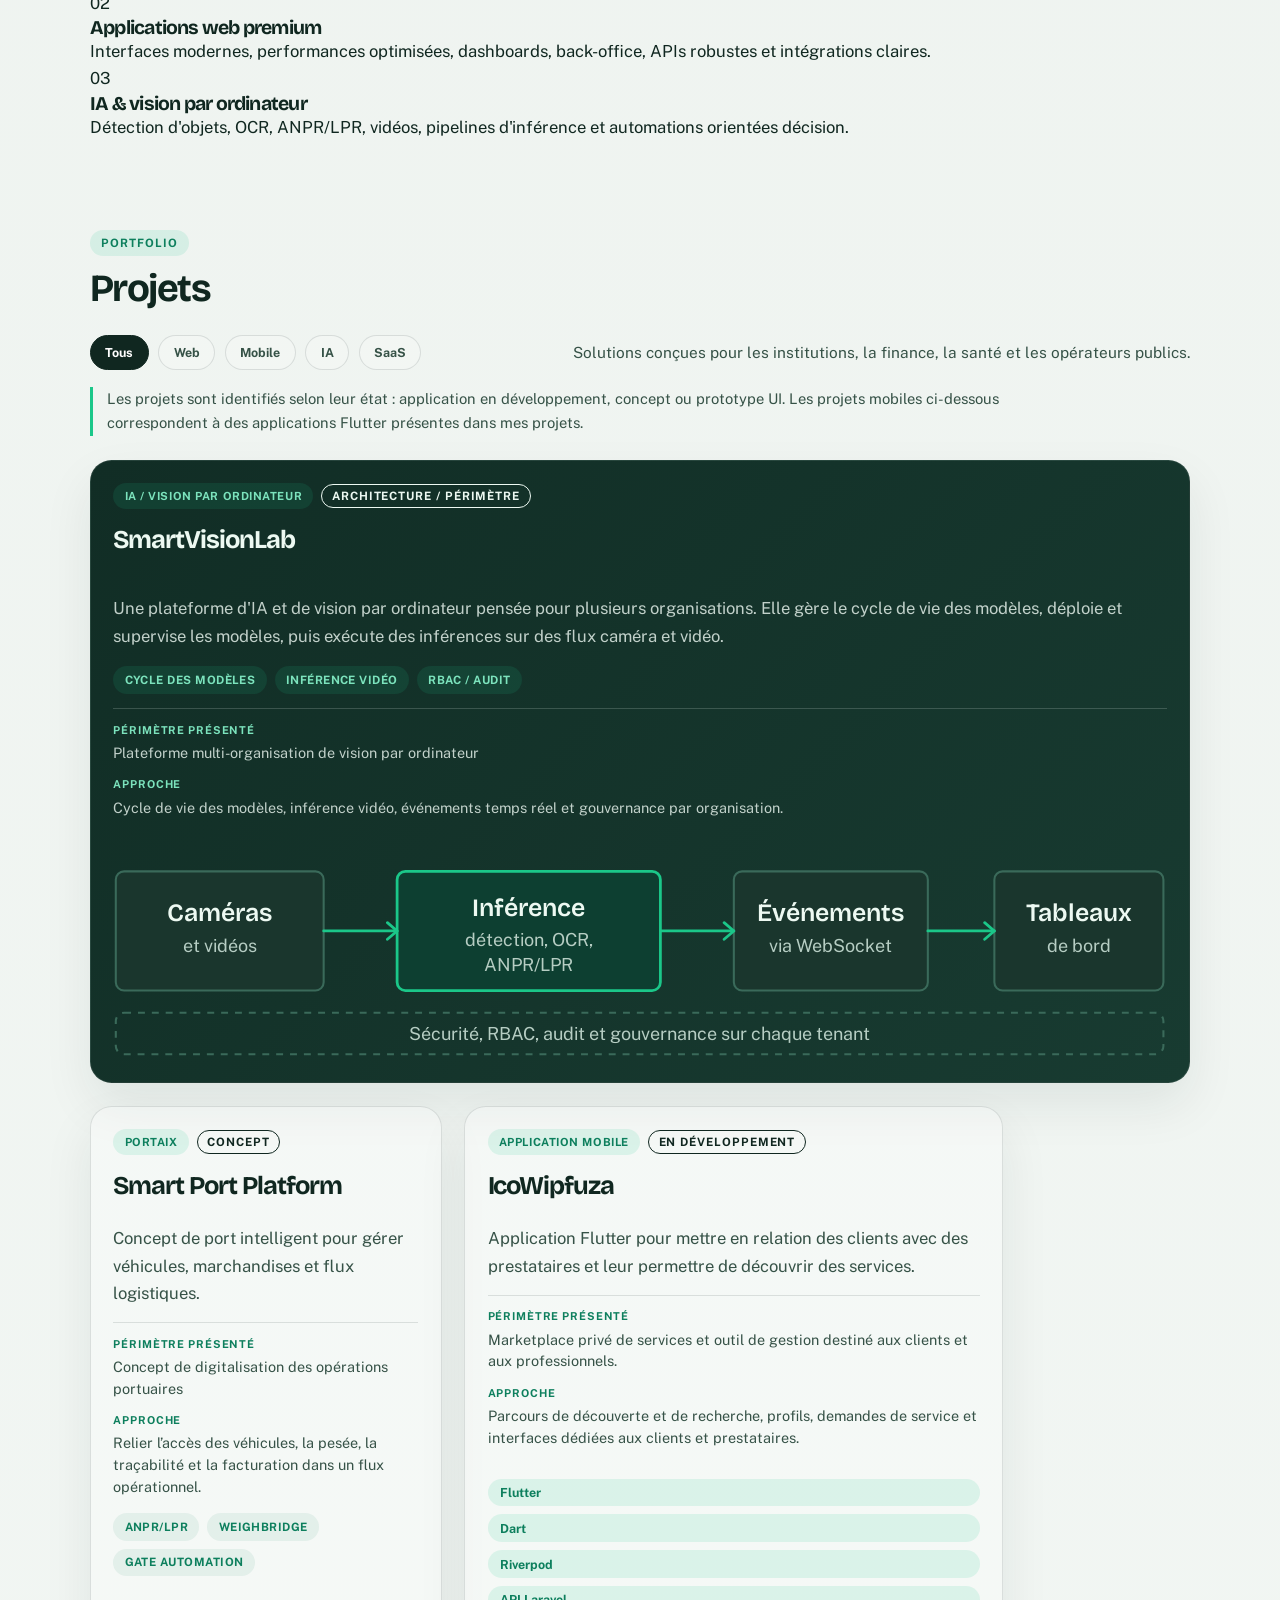
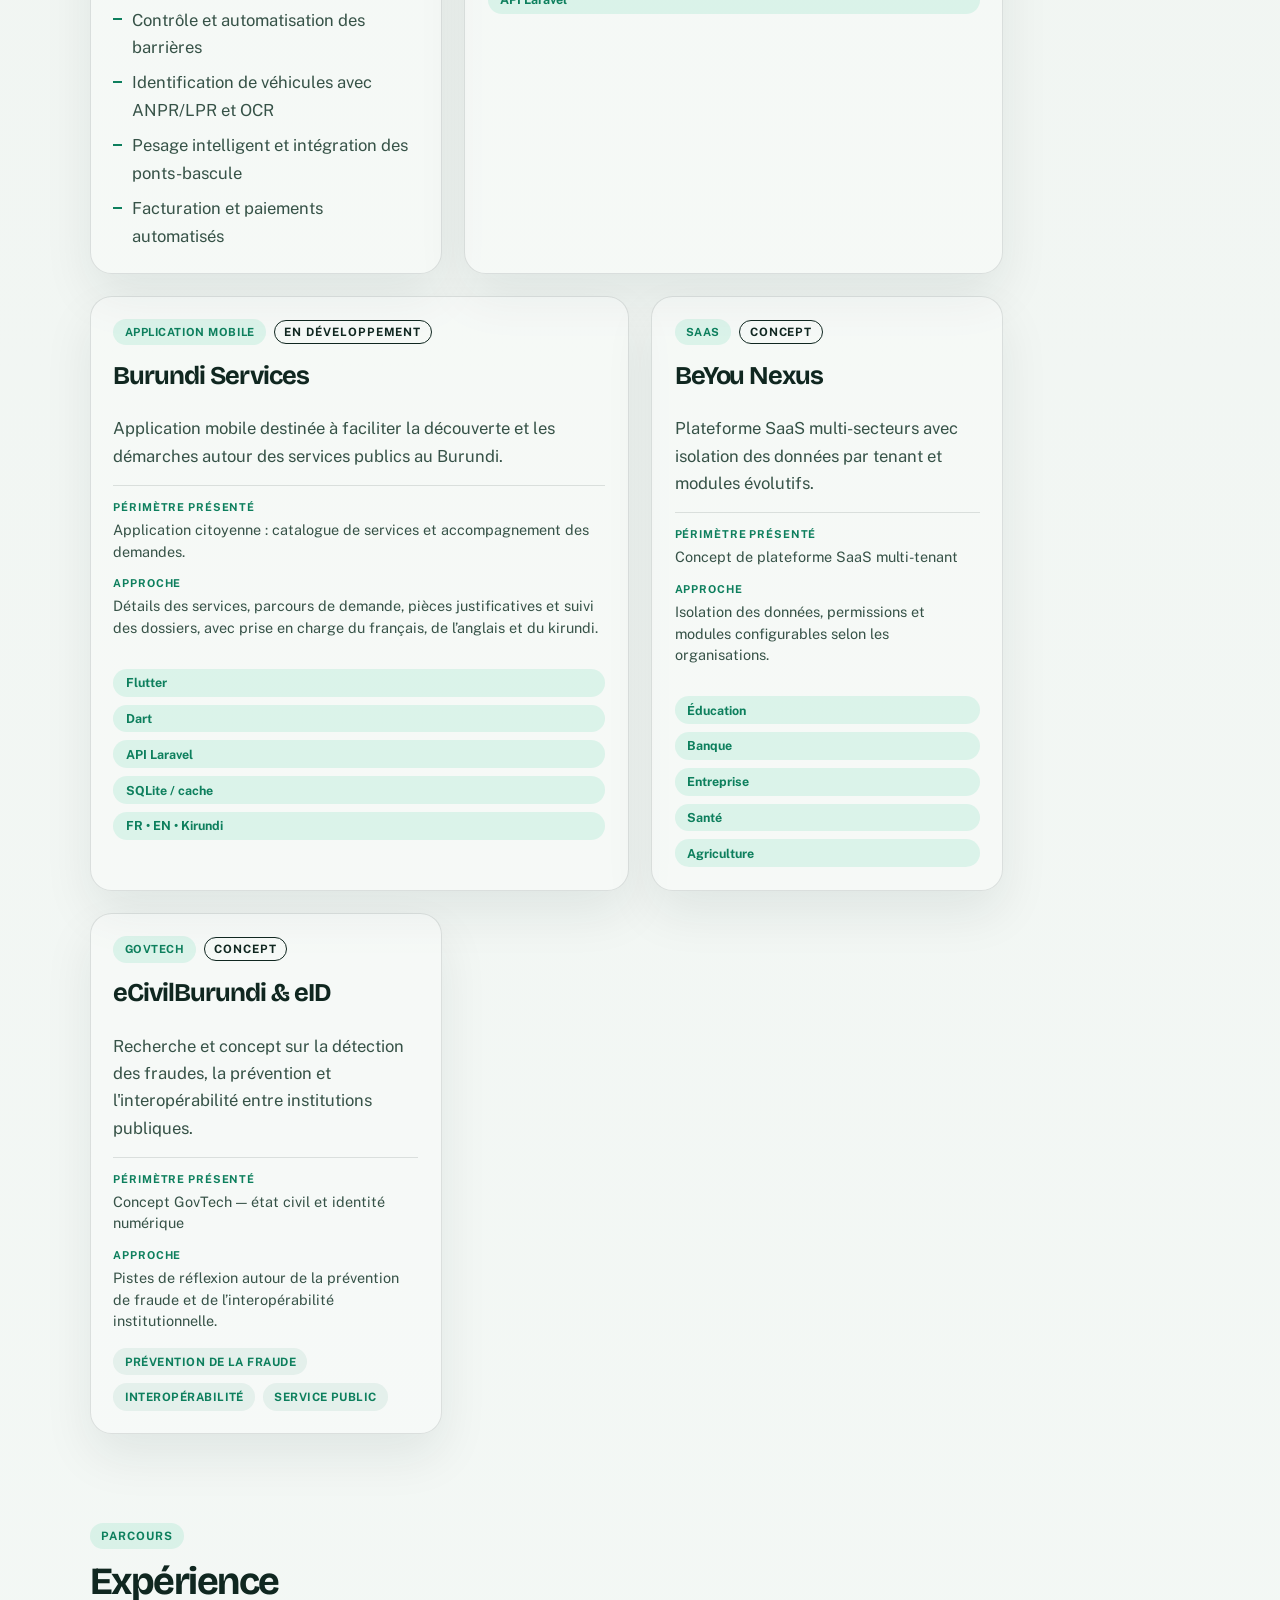
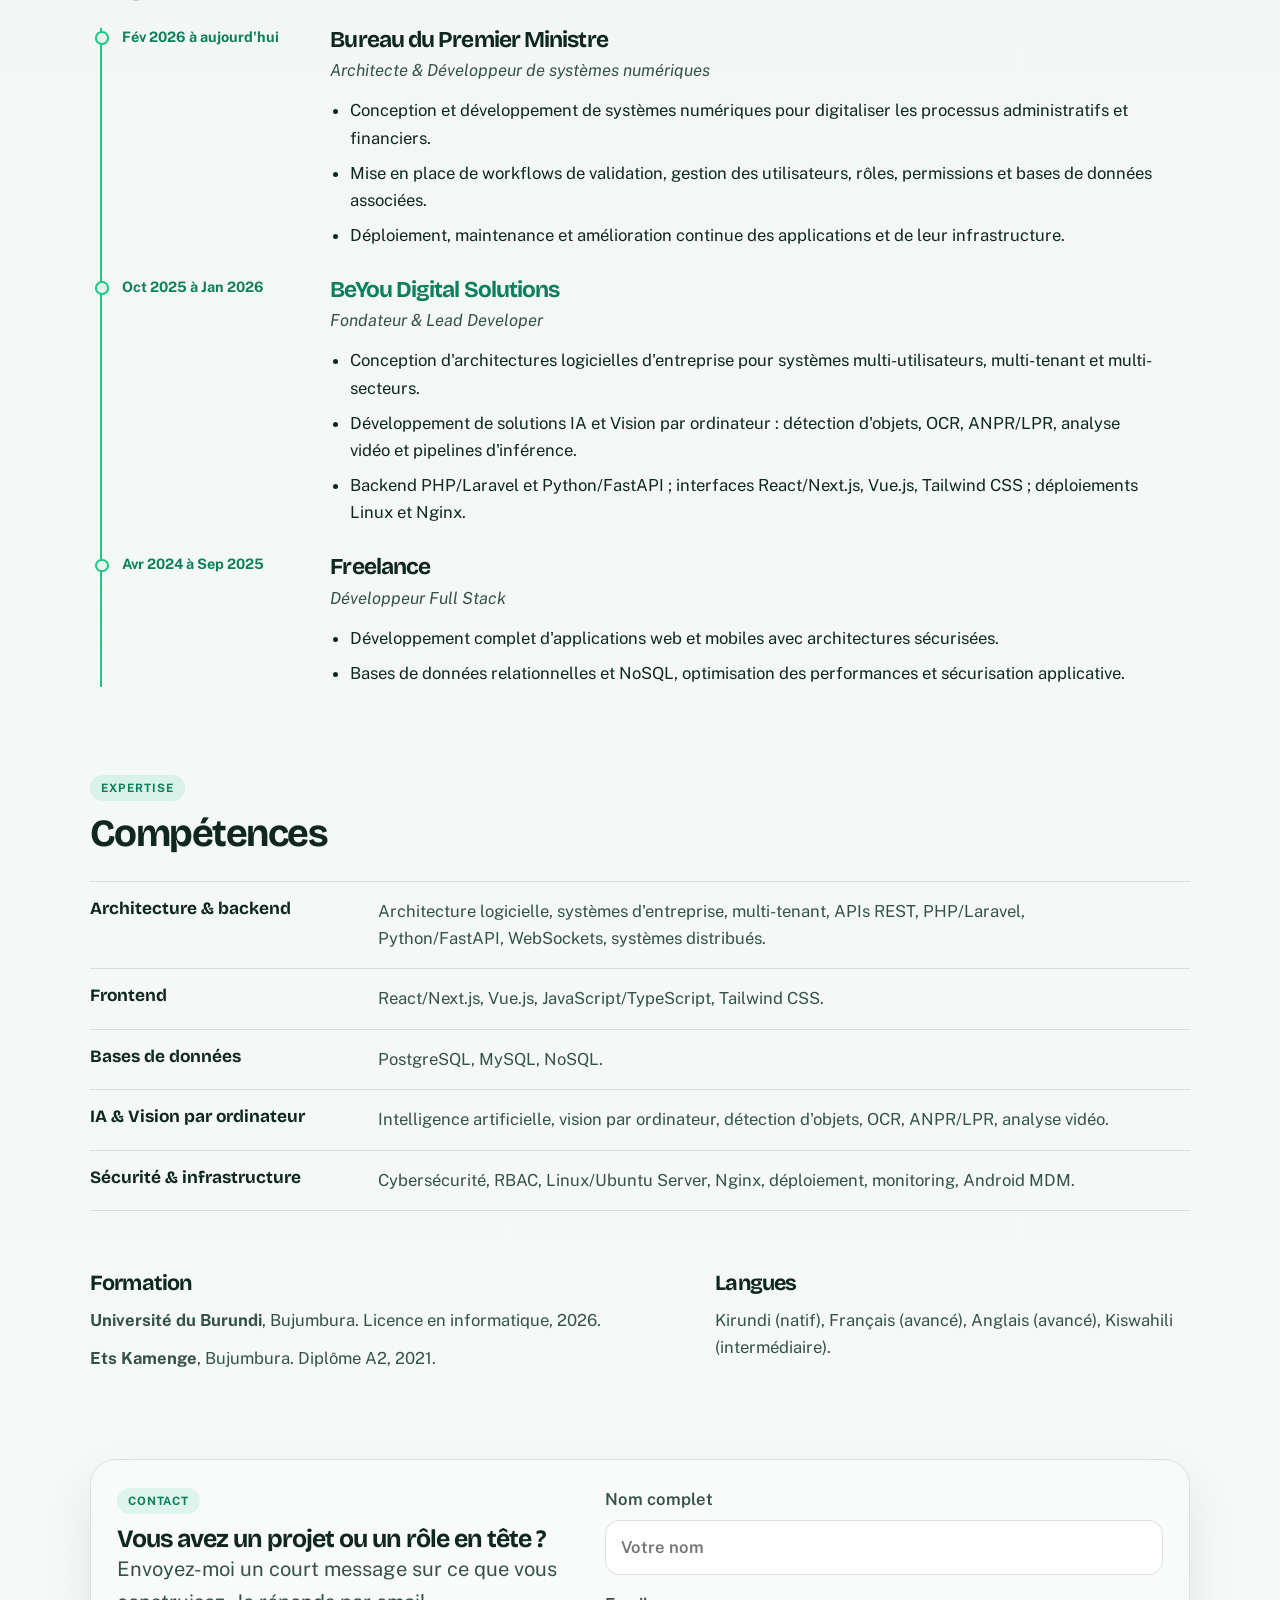
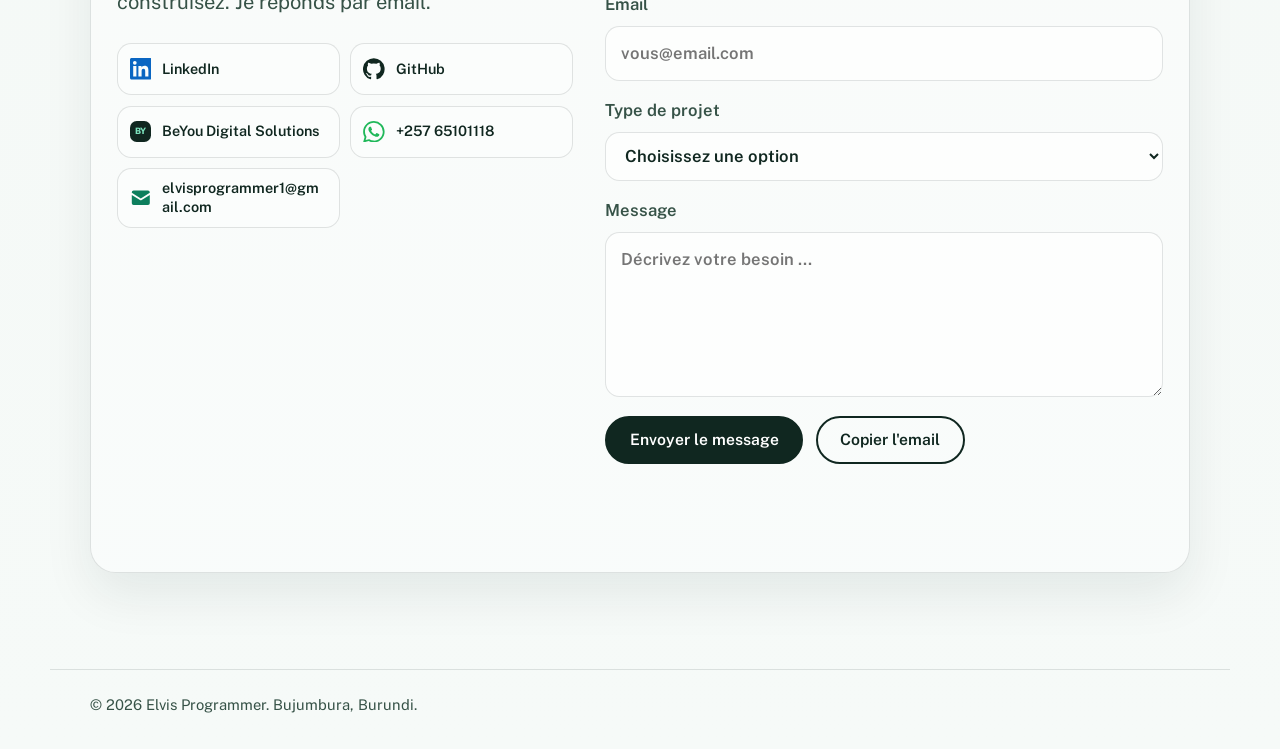
==== commit 65f914c6: "Prefill WhatsApp inquiry message Add a prefilled introductory WhatsApp message to the contact links " ====
--- a/index.html
+++ b/index.html
@@ -393,7 +393,7 @@
               </a>
             </li>
             <li>
-              <a href="https://wa.me/25765101118" target="_blank" rel="noopener noreferrer" aria-label="WhatsApp — +257 65101118">
+              <a href="https://wa.me/25765101118" data-whatsapp-link target="_blank" rel="noopener noreferrer" aria-label="WhatsApp — +257 65101118">
                 <svg class="contact-icon whatsapp-icon" viewBox="0 0 24 24" aria-hidden="true"><path d="M20.52 3.48A11.86 11.86 0 0 0 12.08 0C5.5 0 .15 5.34.15 11.93c0 2.1.55 4.14 1.6 5.95L.05 24l6.28-1.65a11.9 11.9 0 0 0 5.74 1.46h.01c6.58 0 11.93-5.35 11.93-11.93 0-3.19-1.24-6.19-3.49-8.4ZM12.08 21.8h-.01a9.9 9.9 0 0 1-5.04-1.38l-.36-.21-3.73.98 1-3.64-.24-.37a9.87 9.87 0 0 1-1.52-5.25c0-5.46 4.45-9.91 9.92-9.91a9.84 9.84 0 0 1 7.01 2.91 9.84 9.84 0 0 1 2.9 7.01c0 5.47-4.45 9.92-9.93 9.92Zm5.44-7.43c-.3-.15-1.77-.87-2.04-.97-.27-.1-.47-.15-.67.15-.2.3-.77.97-.94 1.17-.17.2-.35.22-.65.07-.3-.15-1.26-.46-2.4-1.47-.89-.8-1.49-1.78-1.67-2.08-.17-.3-.02-.46.13-.61.13-.13.3-.35.45-.52.15-.18.2-.3.3-.5.1-.2.05-.38-.03-.53-.08-.15-.67-1.62-.92-2.22-.24-.58-.49-.5-.67-.51h-.57c-.2 0-.52.07-.79.37-.27.3-1.04 1.02-1.04 2.49s1.07 2.89 1.22 3.09c.15.2 2.1 3.2 5.08 4.49.71.31 1.27.5 1.7.64.72.23 1.37.2 1.89.12.58-.09 1.77-.72 2.02-1.42.25-.7.25-1.3.17-1.42-.08-.13-.27-.2-.57-.35Z"/></svg>
                 <span>+257 65101118</span>
               </a>
@@ -446,7 +446,7 @@
     <p>&copy; <span id="year">2026</span> Elvis Programmer. Bujumbura, Burundi.</p>
   </footer>
 
-  <a class="whatsapp-widget" href="https://wa.me/25765101118" target="_blank" rel="noopener noreferrer" aria-label="Écrire à Elvis Programmer sur WhatsApp" data-i18n-aria-label="whatsappLabel">
+  <a class="whatsapp-widget" href="https://wa.me/25765101118" data-whatsapp-link target="_blank" rel="noopener noreferrer" aria-label="Écrire à Elvis Programmer sur WhatsApp" data-i18n-aria-label="whatsappLabel">
     <svg viewBox="0 0 24 24" aria-hidden="true"><path d="M20.52 3.48A11.86 11.86 0 0 0 12.08 0C5.5 0 .15 5.34.15 11.93c0 2.1.55 4.14 1.6 5.95L.05 24l6.28-1.65a11.9 11.9 0 0 0 5.74 1.46h.01c6.58 0 11.93-5.35 11.93-11.93 0-3.19-1.24-6.19-3.49-8.4ZM12.08 21.8h-.01a9.9 9.9 0 0 1-5.04-1.38l-.36-.21-3.73.98 1-3.64-.24-.37a9.87 9.87 0 0 1-1.52-5.25c0-5.46 4.45-9.91 9.92-9.91a9.84 9.84 0 0 1 7.01 2.91 9.84 9.84 0 0 1 2.9 7.01c0 5.47-4.45 9.92-9.93 9.92Zm5.44-7.43c-.3-.15-1.77-.87-2.04-.97-.27-.1-.47-.15-.67.15-.2.3-.77.97-.94 1.17-.17.2-.35.22-.65.07-.3-.15-1.26-.46-2.4-1.47-.89-.8-1.49-1.78-1.67-2.08-.17-.3-.02-.46.13-.61.13-.13.3-.35.45-.52.15-.18.2-.3.3-.5.1-.2.05-.38-.03-.53-.08-.15-.67-1.62-.92-2.22-.24-.58-.49-.5-.67-.51h-.57c-.2 0-.52.07-.79.37-.27.3-1.04 1.02-1.04 2.49s1.07 2.89 1.22 3.09c.15.2 2.1 3.2 5.08 4.49.71.31 1.27.5 1.7.64.72.23 1.37.2 1.89.12.58-.09 1.77-.72 2.02-1.42.25-.7.25-1.3.17-1.42-.08-.13-.27-.2-.57-.35Z"/></svg>
     <span data-i18n="whatsappCta">Écrire sur WhatsApp</span>
   </a>
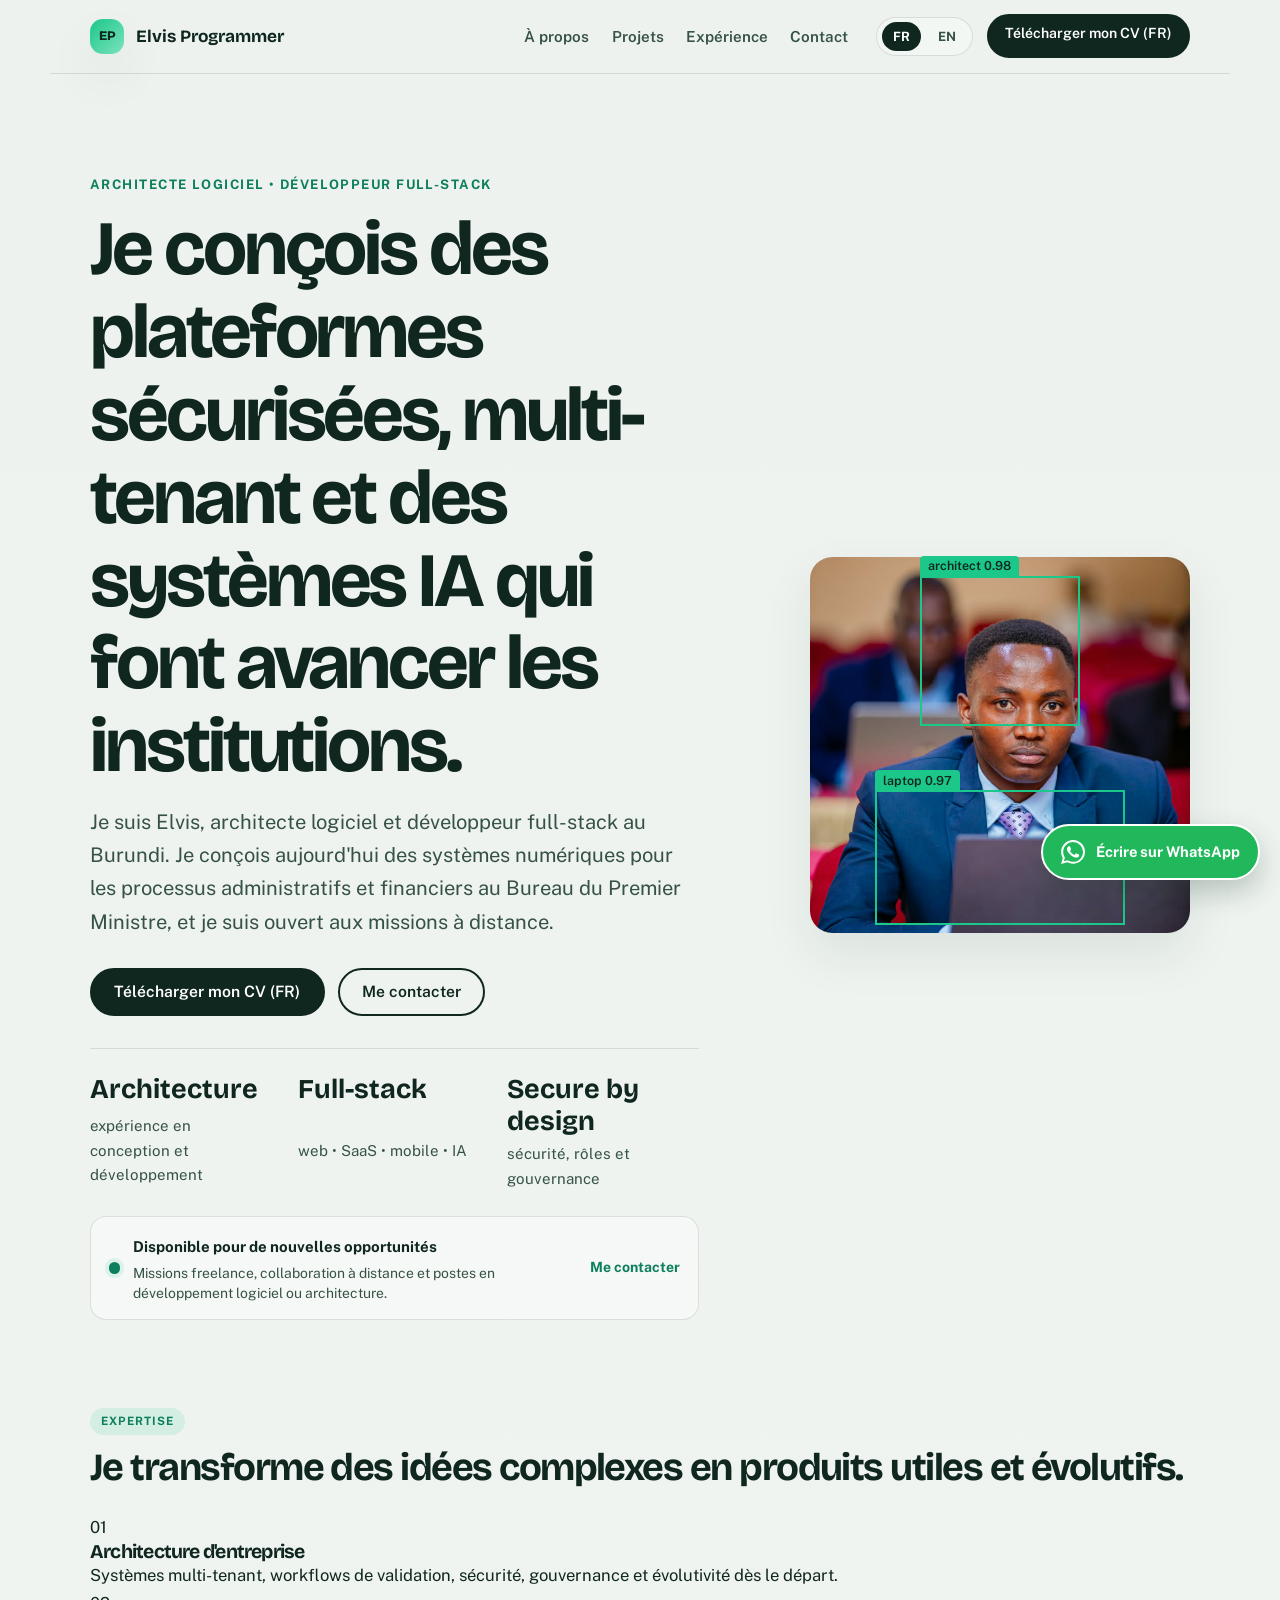
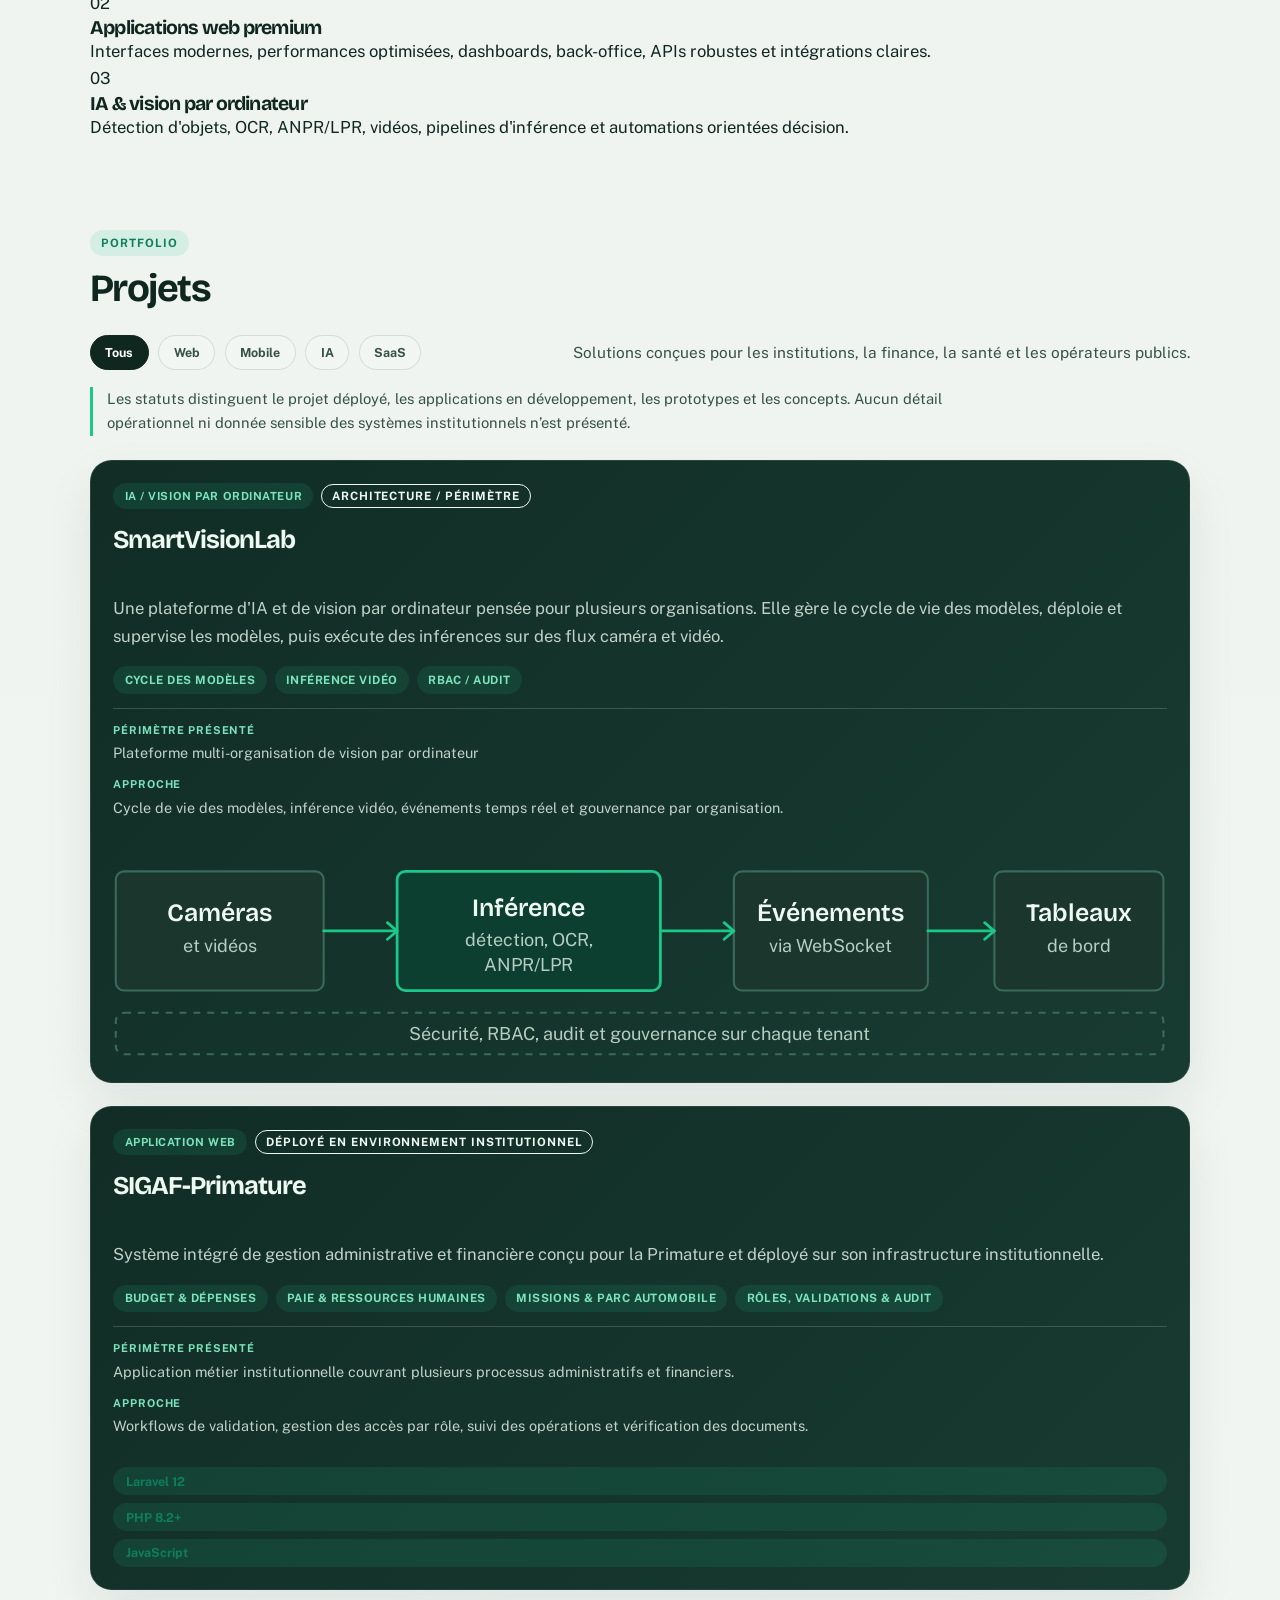
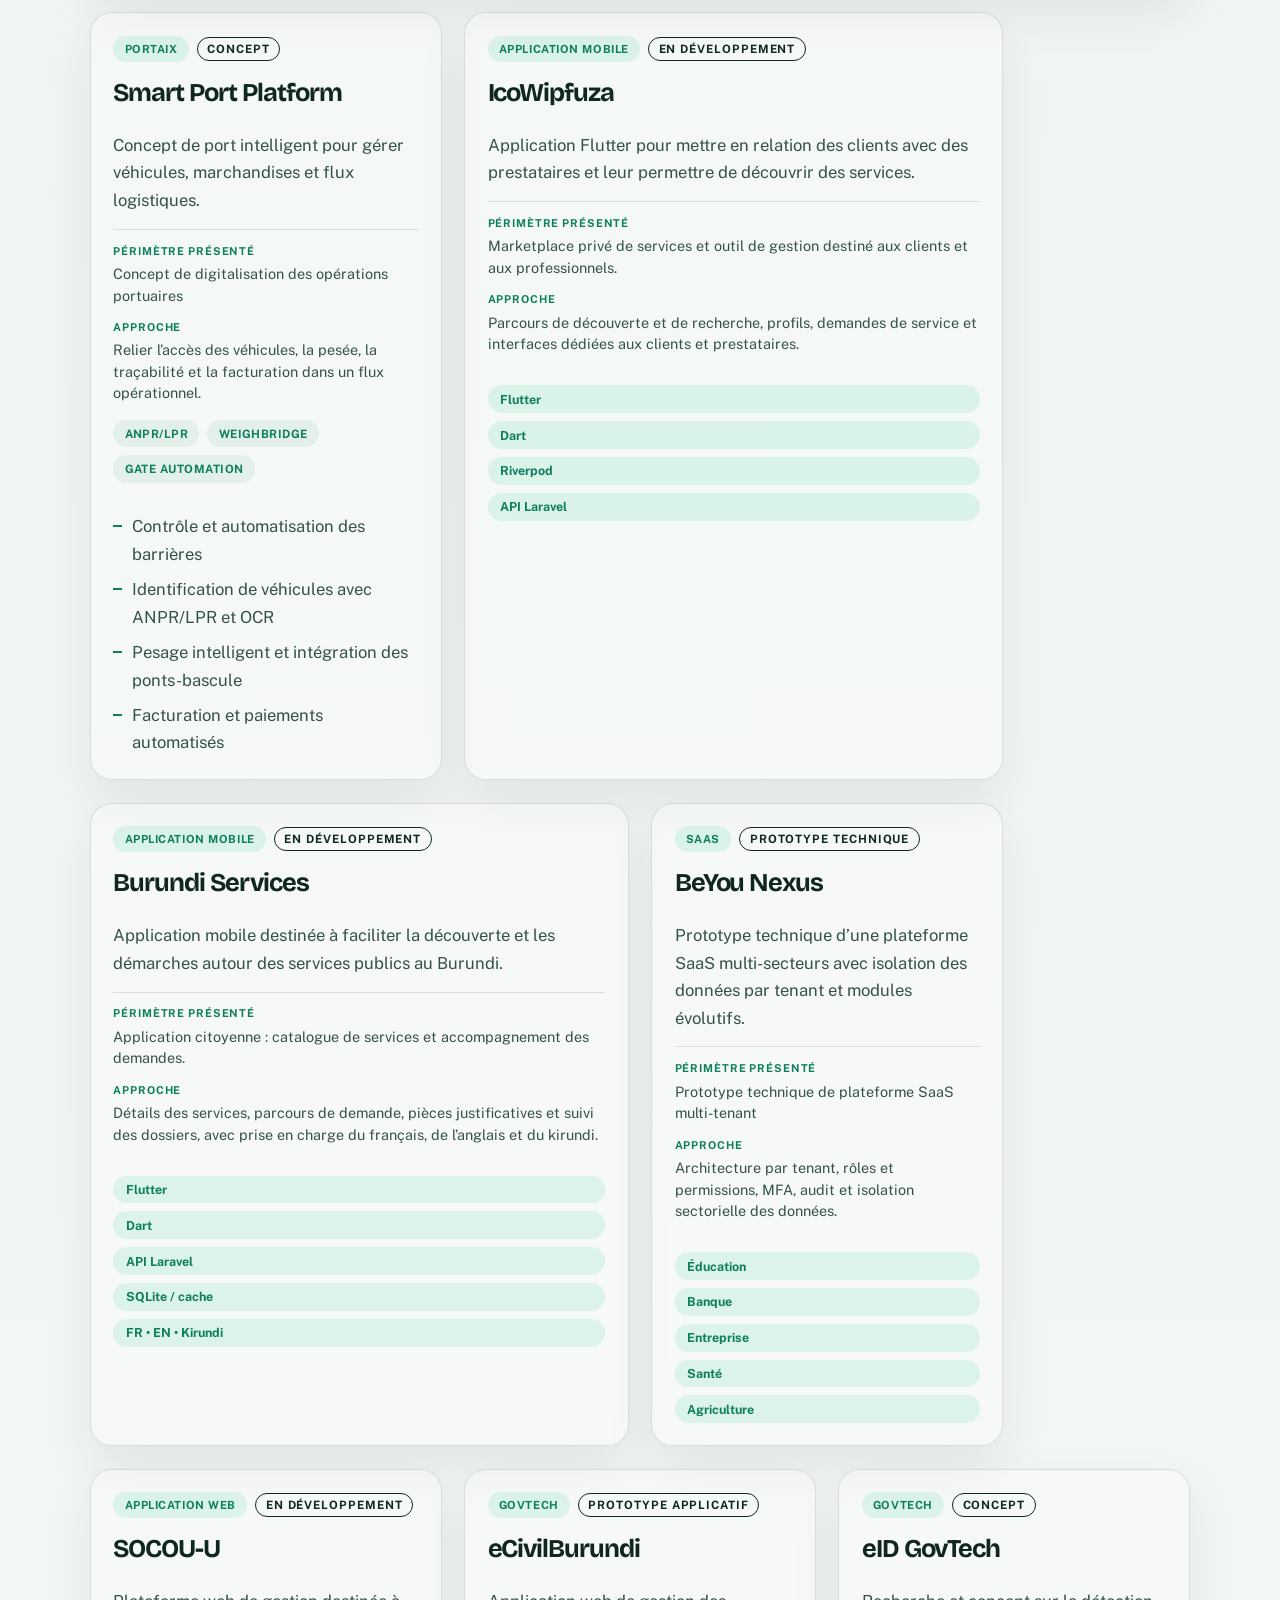
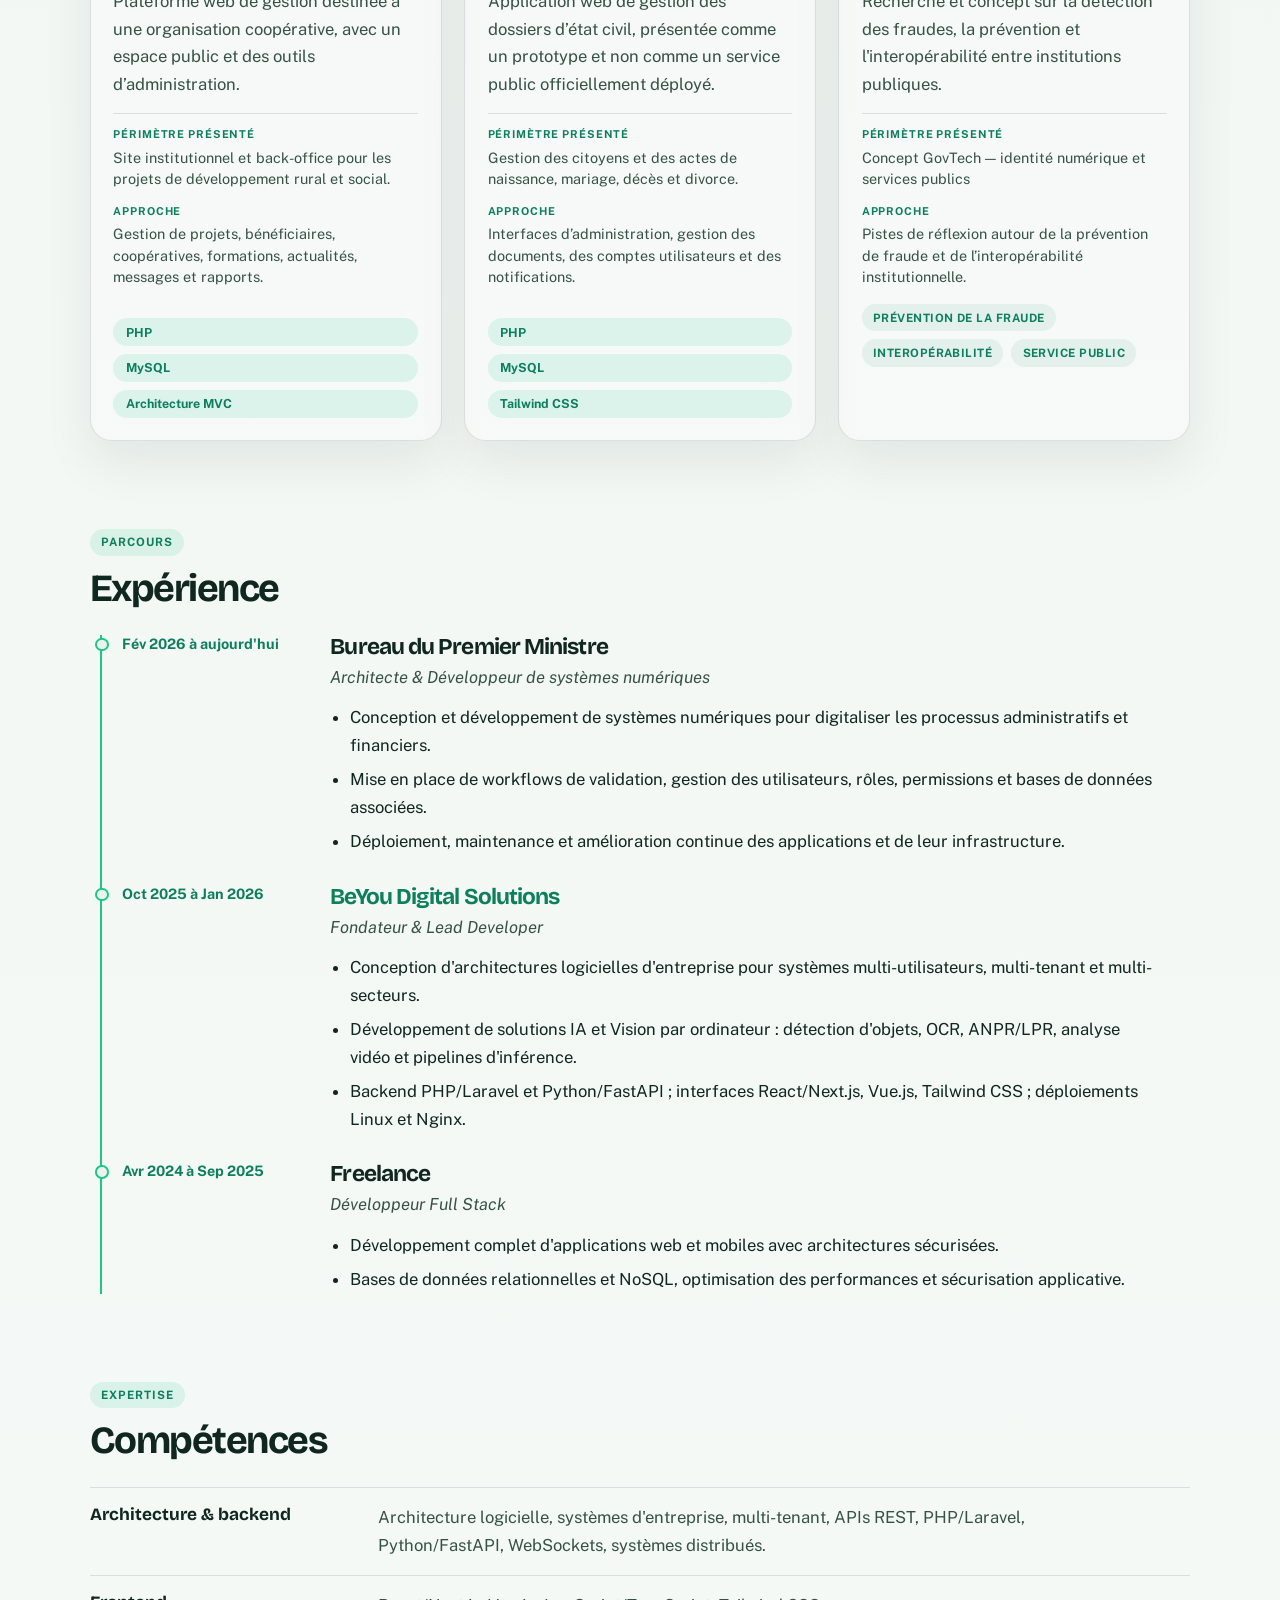
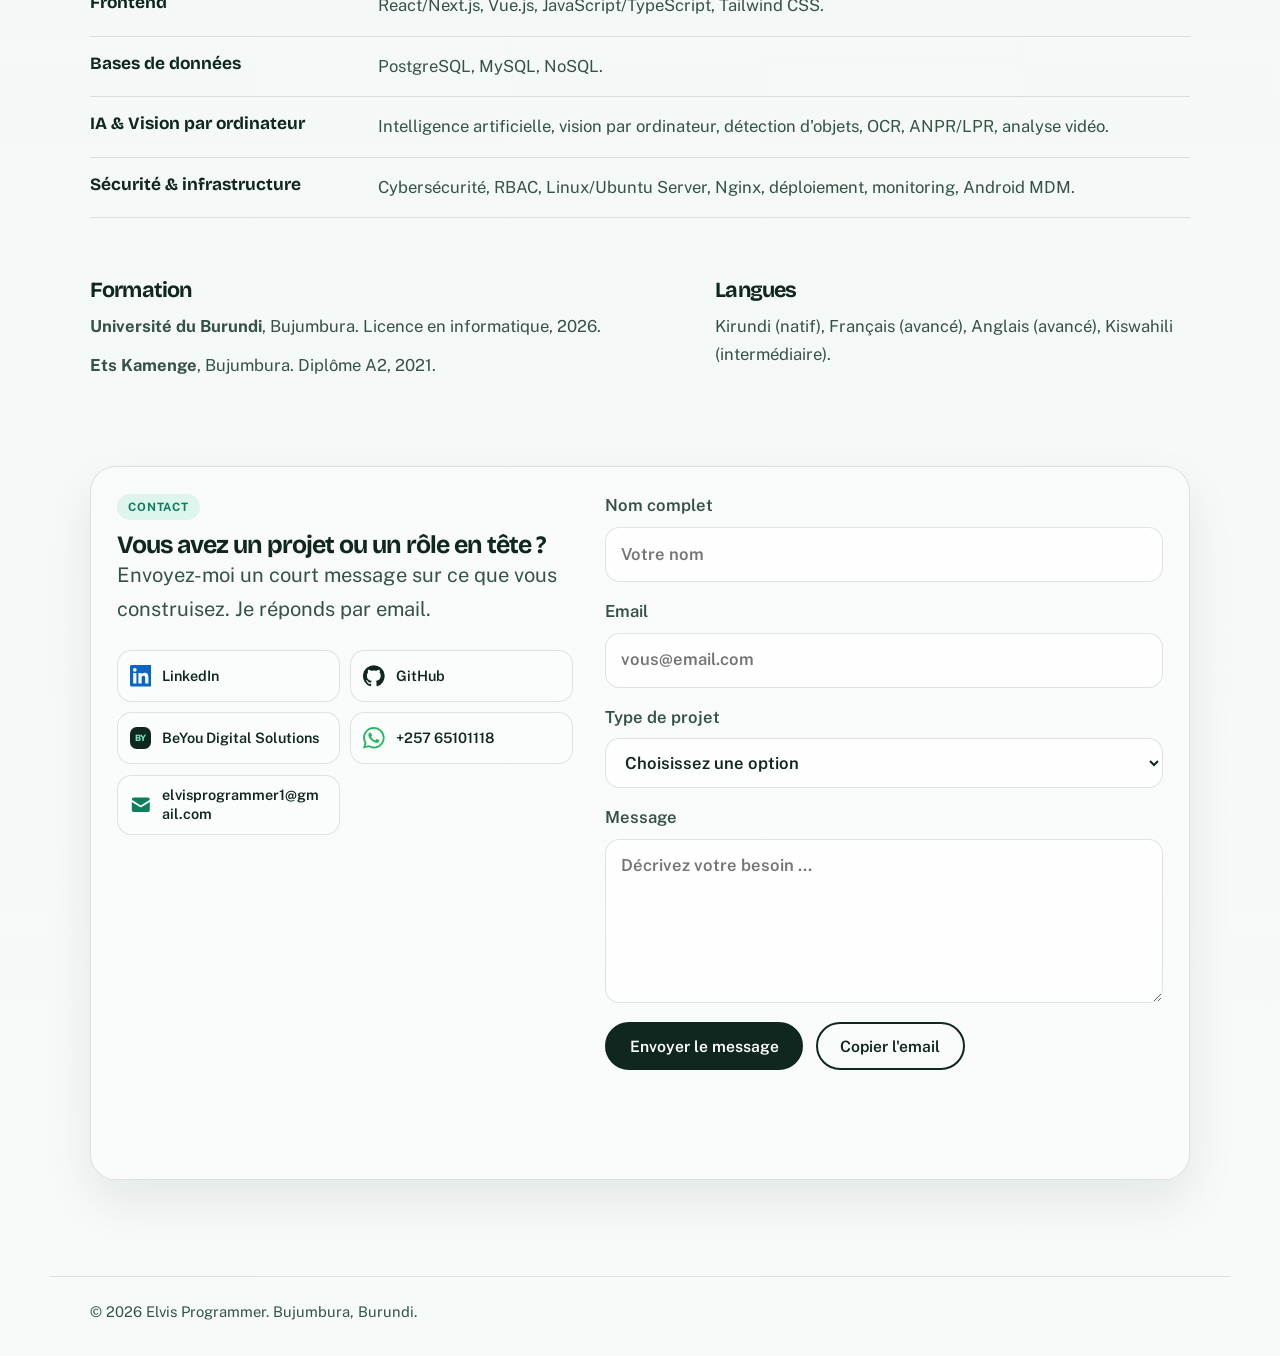
==== commit f4b1fca2: "Show implemented web projects in portfolio Add SIGAF-Primature, SOCOU-U, and eCivilBurundi with bili" ====
--- a/index.html
+++ b/index.html
@@ -115,7 +115,7 @@
         </div>
         <p class="portfolio-note" data-i18n="portfolioNote">Solutions conçues pour les institutions, la finance, la santé et les opérateurs publics.</p>
       </div>
-      <p class="project-disclosure" data-i18n="projectDisclosure">Certains éléments sont des concepts ou prototypes d’interface. Les chiffres de démonstration ont été retirés ; les résultats ne sont indiqués que lorsqu’ils sont vérifiables.</p>
+      <p class="project-disclosure" data-i18n="projectDisclosure">Les statuts distinguent le projet déployé, les applications en développement, les prototypes et les concepts. Aucun détail opérationnel ni donnée sensible des systèmes institutionnels n’est présenté.</p>
 
       <div class="projects-grid">
         <article class="showcase project-card project-full" data-category="ai">
@@ -166,6 +166,32 @@
           </svg>
         </article>
 
+        <article class="showcase project-card project-full" data-category="web">
+          <div class="project-head">
+            <div class="project-labels">
+              <span class="pill" data-i18n="projectWeb">Application web</span>
+              <span class="badge" data-i18n="projectStatusDeployed">Déployé en environnement institutionnel</span>
+            </div>
+            <h3>SIGAF-Primature</h3>
+          </div>
+          <p data-i18n="sigafDesc">Système intégré de gestion administrative et financière conçu pour la Primature et déployé sur son infrastructure institutionnelle.</p>
+          <div class="project-metrics">
+            <span data-i18n="sigafAreaBudget">Budget &amp; dépenses</span>
+            <span data-i18n="sigafAreaPayroll">Paie &amp; ressources humaines</span>
+            <span data-i18n="sigafAreaMission">Missions &amp; parc automobile</span>
+            <span data-i18n="sigafAreaGovernance">Rôles, validations &amp; audit</span>
+          </div>
+          <dl class="project-details">
+            <div><dt data-i18n="projectContext">Périmètre présenté</dt><dd data-i18n="sigafContext">Application métier institutionnelle couvrant plusieurs processus administratifs et financiers.</dd></div>
+            <div><dt data-i18n="projectApproach">Approche</dt><dd data-i18n="sigafApproach">Workflows de validation, gestion des accès par rôle, suivi des opérations et vérification des documents.</dd></div>
+          </dl>
+          <ul class="chips project-tech" aria-label="Technologies" data-i18n-aria-label="projectStack">
+            <li>Laravel 12</li>
+            <li>PHP 8.2+</li>
+            <li>JavaScript</li>
+          </ul>
+        </article>
+
         <article class="project-card project-web" data-category="web">
           <div class="project-head">
             <div class="project-labels">
@@ -239,14 +265,14 @@
           <div class="project-head">
             <div class="project-labels">
               <span class="pill">SaaS</span>
-              <span class="badge" data-i18n="projectStatusConcept">Concept</span>
+              <span class="badge" data-i18n="projectStatusPrototype">Prototype technique</span>
             </div>
             <h3>BeYou Nexus</h3>
           </div>
-          <p data-i18n="nexusDesc">Plateforme SaaS multi-secteurs avec isolation des données par tenant et modules évolutifs.</p>
-          <dl class="project-details">
-            <div><dt data-i18n="projectContext">Périmètre présenté</dt><dd data-i18n="projectNexusContext">Concept de plateforme SaaS multi-tenant</dd></div>
-            <div><dt data-i18n="projectApproach">Approche</dt><dd data-i18n="projectNexusApproach">Isolation des données, permissions et modules configurables selon les organisations.</dd></div>
+          <p data-i18n="nexusDesc">Prototype technique d’une plateforme SaaS multi-secteurs avec isolation des données par tenant et modules évolutifs.</p>
+          <dl class="project-details">
+            <div><dt data-i18n="projectContext">Périmètre présenté</dt><dd data-i18n="projectNexusContext">Prototype technique de plateforme SaaS multi-tenant</dd></div>
+            <div><dt data-i18n="projectApproach">Approche</dt><dd data-i18n="projectNexusApproach">Architecture par tenant, rôles et permissions, MFA, audit et isolation sectorielle des données.</dd></div>
           </dl>
           <ul class="chips" aria-label="Modules">
             <li data-i18n="moduleEducation">Éducation</li>
@@ -257,17 +283,57 @@
           </ul>
         </article>
 
+        <article class="project-card project-web" data-category="web">
+          <div class="project-head">
+            <div class="project-labels">
+              <span class="pill" data-i18n="projectWeb">Application web</span>
+              <span class="badge" data-i18n="projectDevelopment">En développement</span>
+            </div>
+            <h3>SOCOU-U</h3>
+          </div>
+          <p data-i18n="socouDesc">Plateforme web de gestion destinée à une organisation coopérative, avec un espace public et des outils d’administration.</p>
+          <dl class="project-details">
+            <div><dt data-i18n="projectContext">Périmètre présenté</dt><dd data-i18n="socouContext">Site institutionnel et back-office pour les projets de développement rural et social.</dd></div>
+            <div><dt data-i18n="projectApproach">Approche</dt><dd data-i18n="socouApproach">Gestion de projets, bénéficiaires, coopératives, formations, actualités, messages et rapports.</dd></div>
+          </dl>
+          <ul class="chips project-tech" aria-label="Technologies" data-i18n-aria-label="projectStack">
+            <li>PHP</li>
+            <li>MySQL</li>
+            <li data-i18n="techMvc">MVC</li>
+          </ul>
+        </article>
+
+        <article class="project-card project-web" data-category="web">
+          <div class="project-head">
+            <div class="project-labels">
+              <span class="pill">GovTech</span>
+              <span class="badge" data-i18n="projectStatusAppPrototype">Prototype applicatif</span>
+            </div>
+            <h3>eCivilBurundi</h3>
+          </div>
+          <p data-i18n="ecivilDesc">Application web de gestion des dossiers d’état civil, présentée comme un prototype et non comme un service public officiellement déployé.</p>
+          <dl class="project-details">
+            <div><dt data-i18n="projectContext">Périmètre présenté</dt><dd data-i18n="ecivilContext">Gestion des citoyens et des actes de naissance, mariage, décès et divorce.</dd></div>
+            <div><dt data-i18n="projectApproach">Approche</dt><dd data-i18n="ecivilApproach">Interfaces d’administration, gestion des documents, des comptes utilisateurs et des notifications.</dd></div>
+          </dl>
+          <ul class="chips project-tech" aria-label="Technologies" data-i18n-aria-label="projectStack">
+            <li>PHP</li>
+            <li>MySQL</li>
+            <li>Tailwind CSS</li>
+          </ul>
+        </article>
+
         <article class="project-card project-web project-case" data-category="saas">
           <div class="project-head">
             <div class="project-labels">
               <span class="pill">GovTech</span>
               <span class="badge" data-i18n="projectStatusConcept">Concept</span>
             </div>
-            <h3>eCivilBurundi &amp; eID</h3>
+            <h3>eID GovTech</h3>
           </div>
           <p data-i18n="govtechDesc">Recherche et concept sur la détection des fraudes, la prévention et l'interopérabilité entre institutions publiques.</p>
           <dl class="project-details">
-            <div><dt data-i18n="projectContext">Périmètre présenté</dt><dd data-i18n="projectGovContext">Concept GovTech — état civil et identité numérique</dd></div>
+            <div><dt data-i18n="projectContext">Périmètre présenté</dt><dd data-i18n="projectGovContext">Concept GovTech — identité numérique et services publics</dd></div>
             <div><dt data-i18n="projectApproach">Approche</dt><dd data-i18n="projectGovApproach">Pistes de réflexion autour de la prévention de fraude et de l’interopérabilité institutionnelle.</dd></div>
           </dl>
           <div class="case-list">
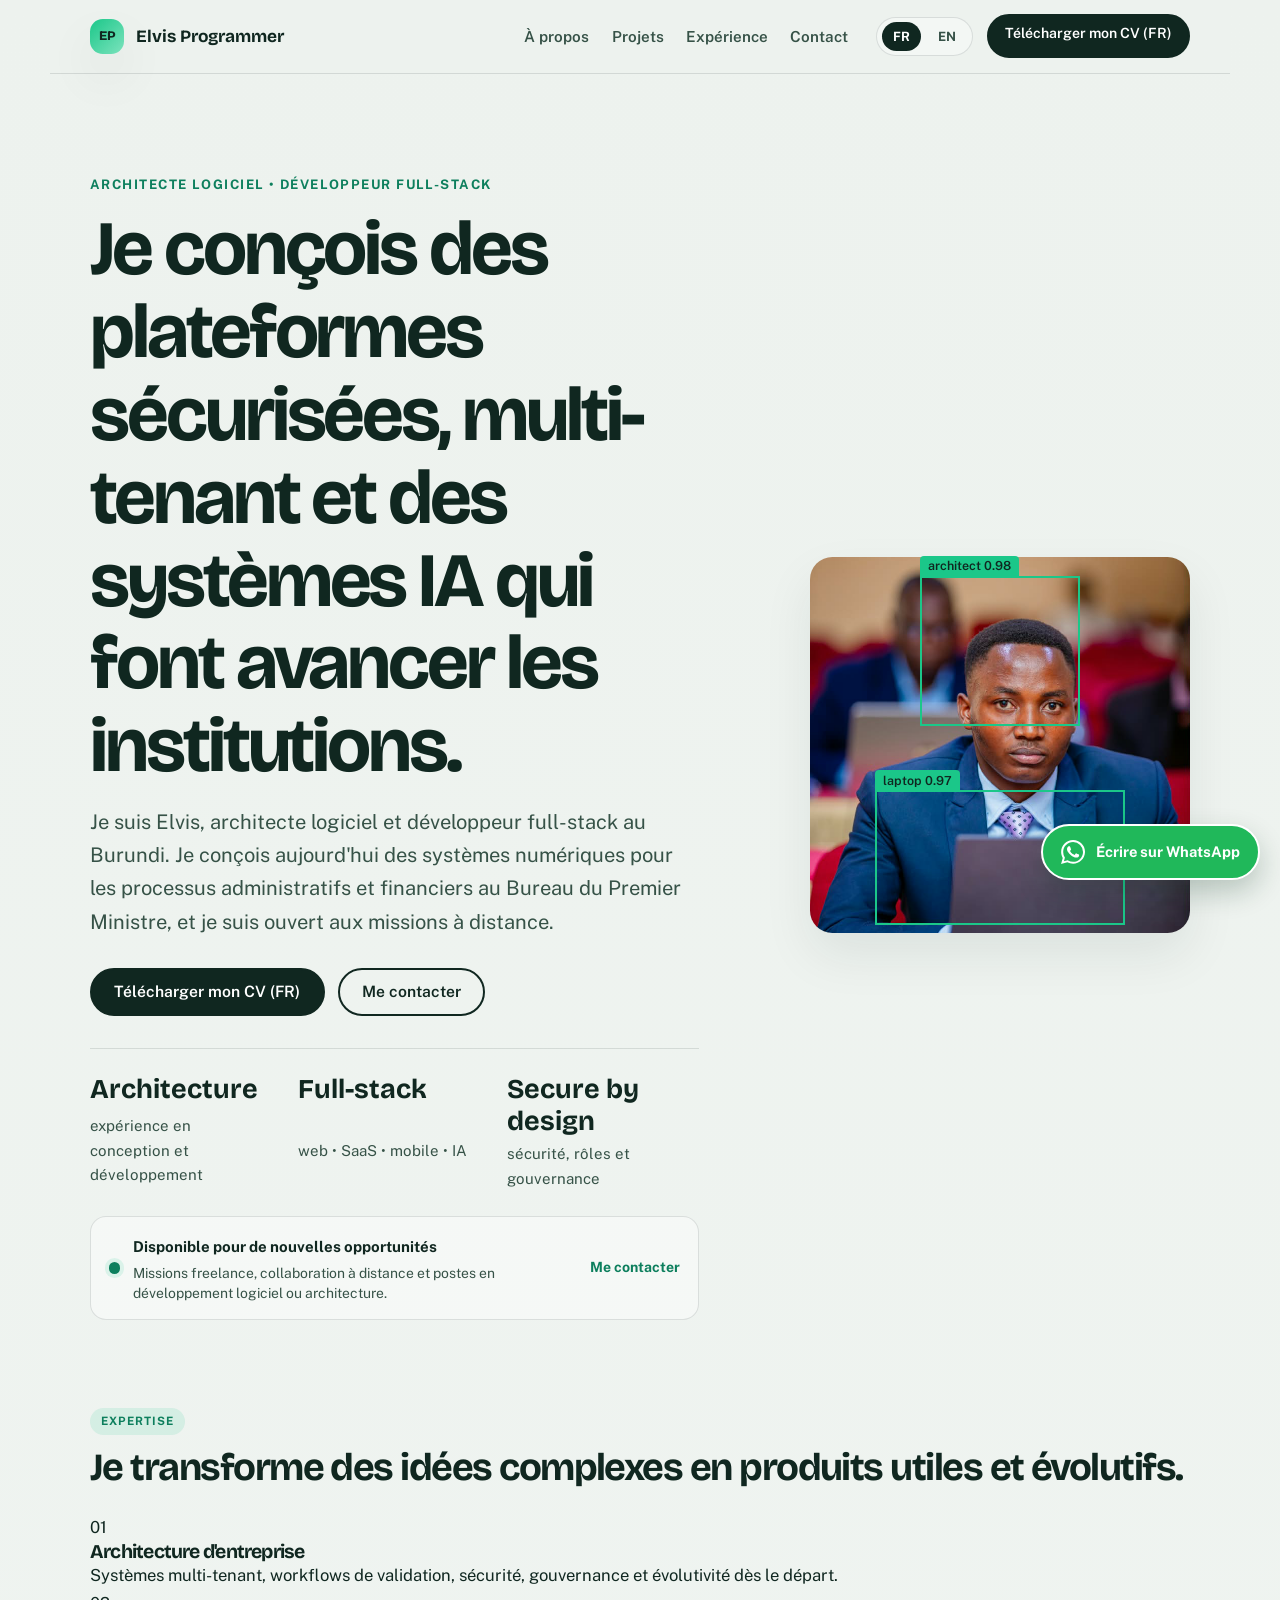
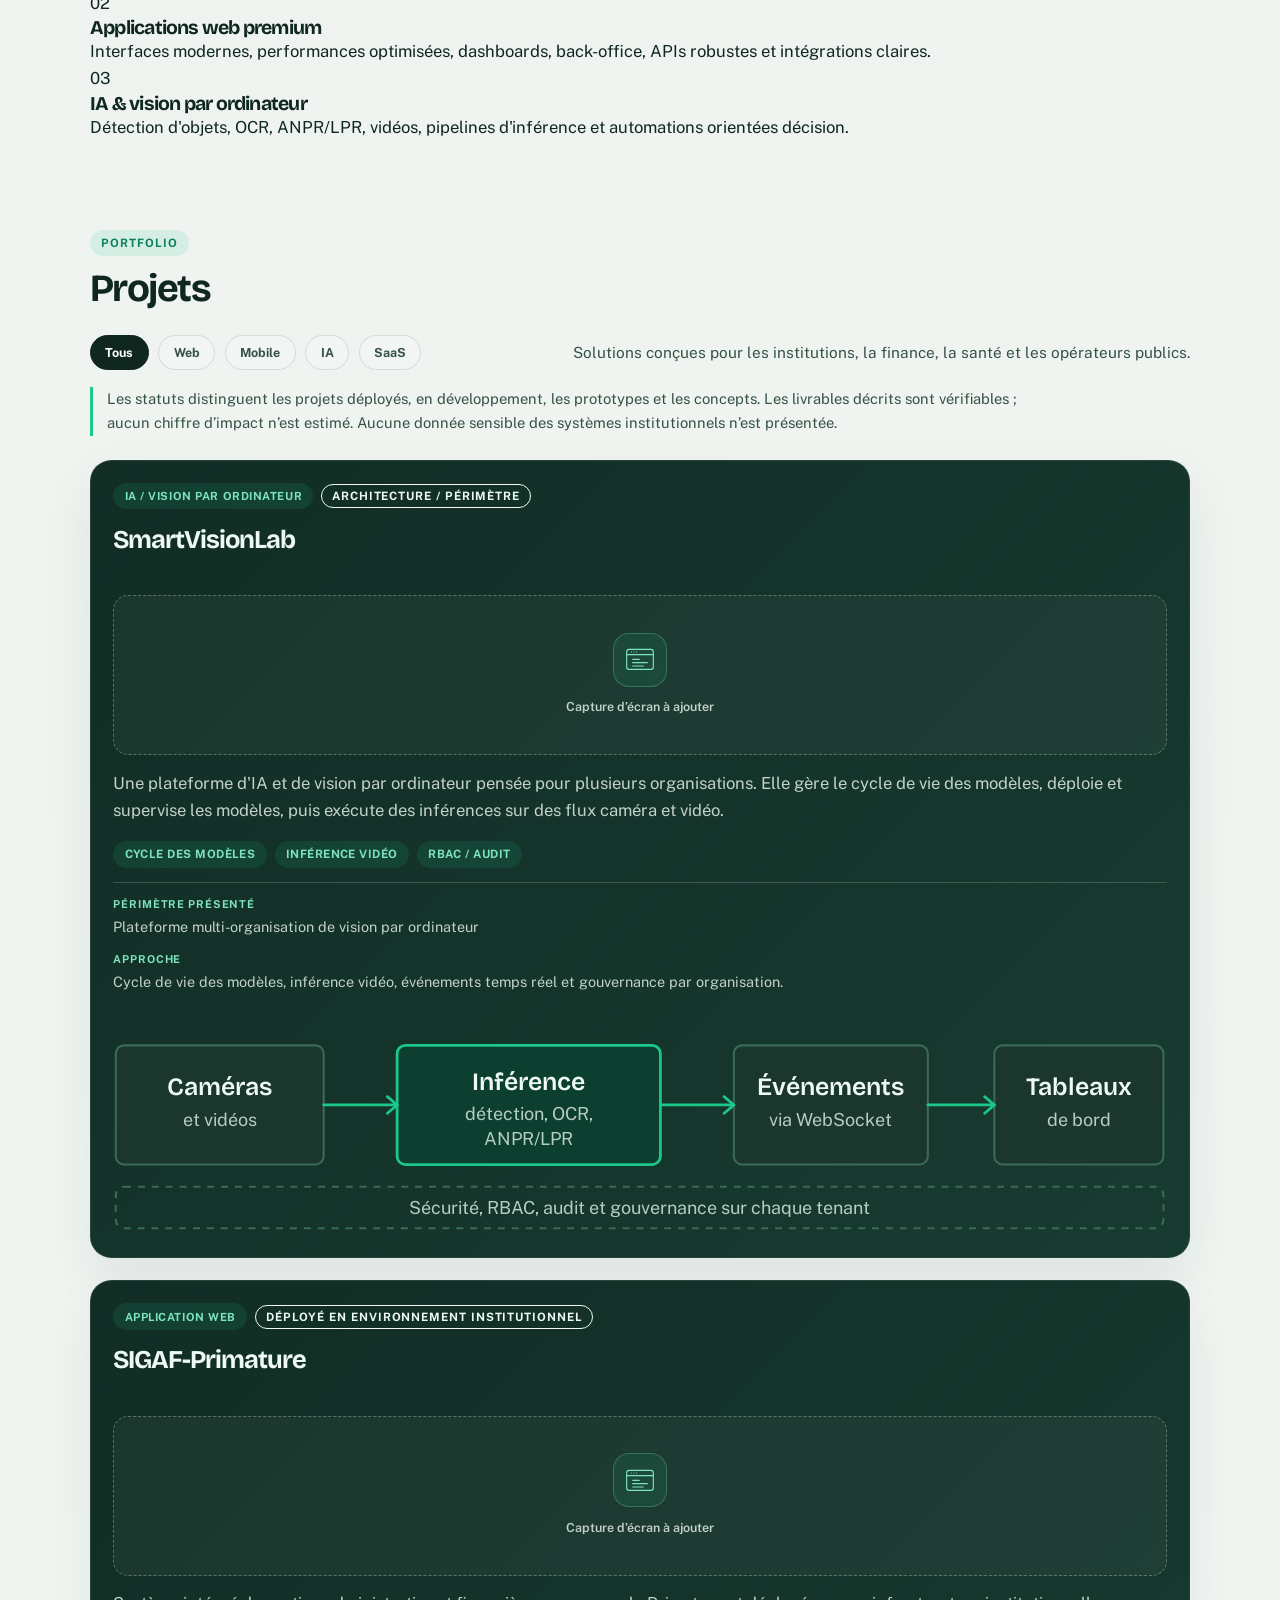
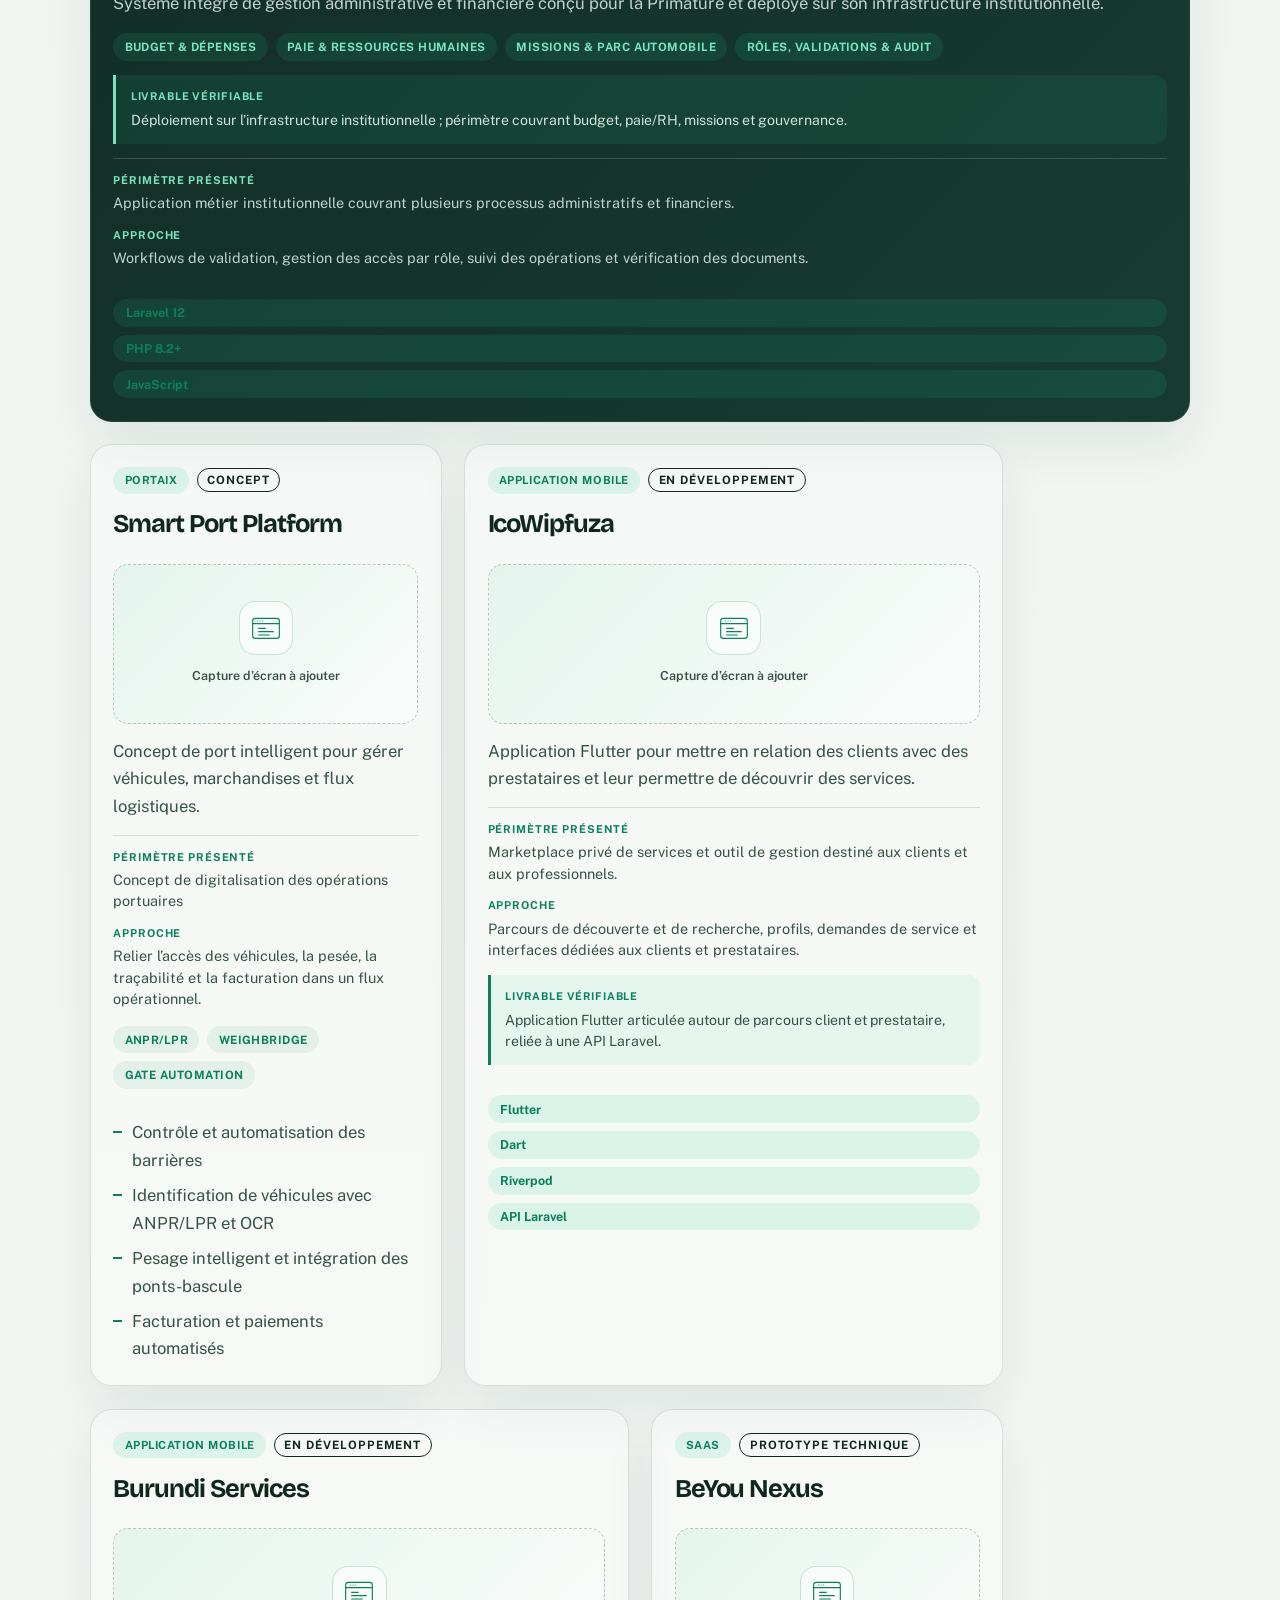
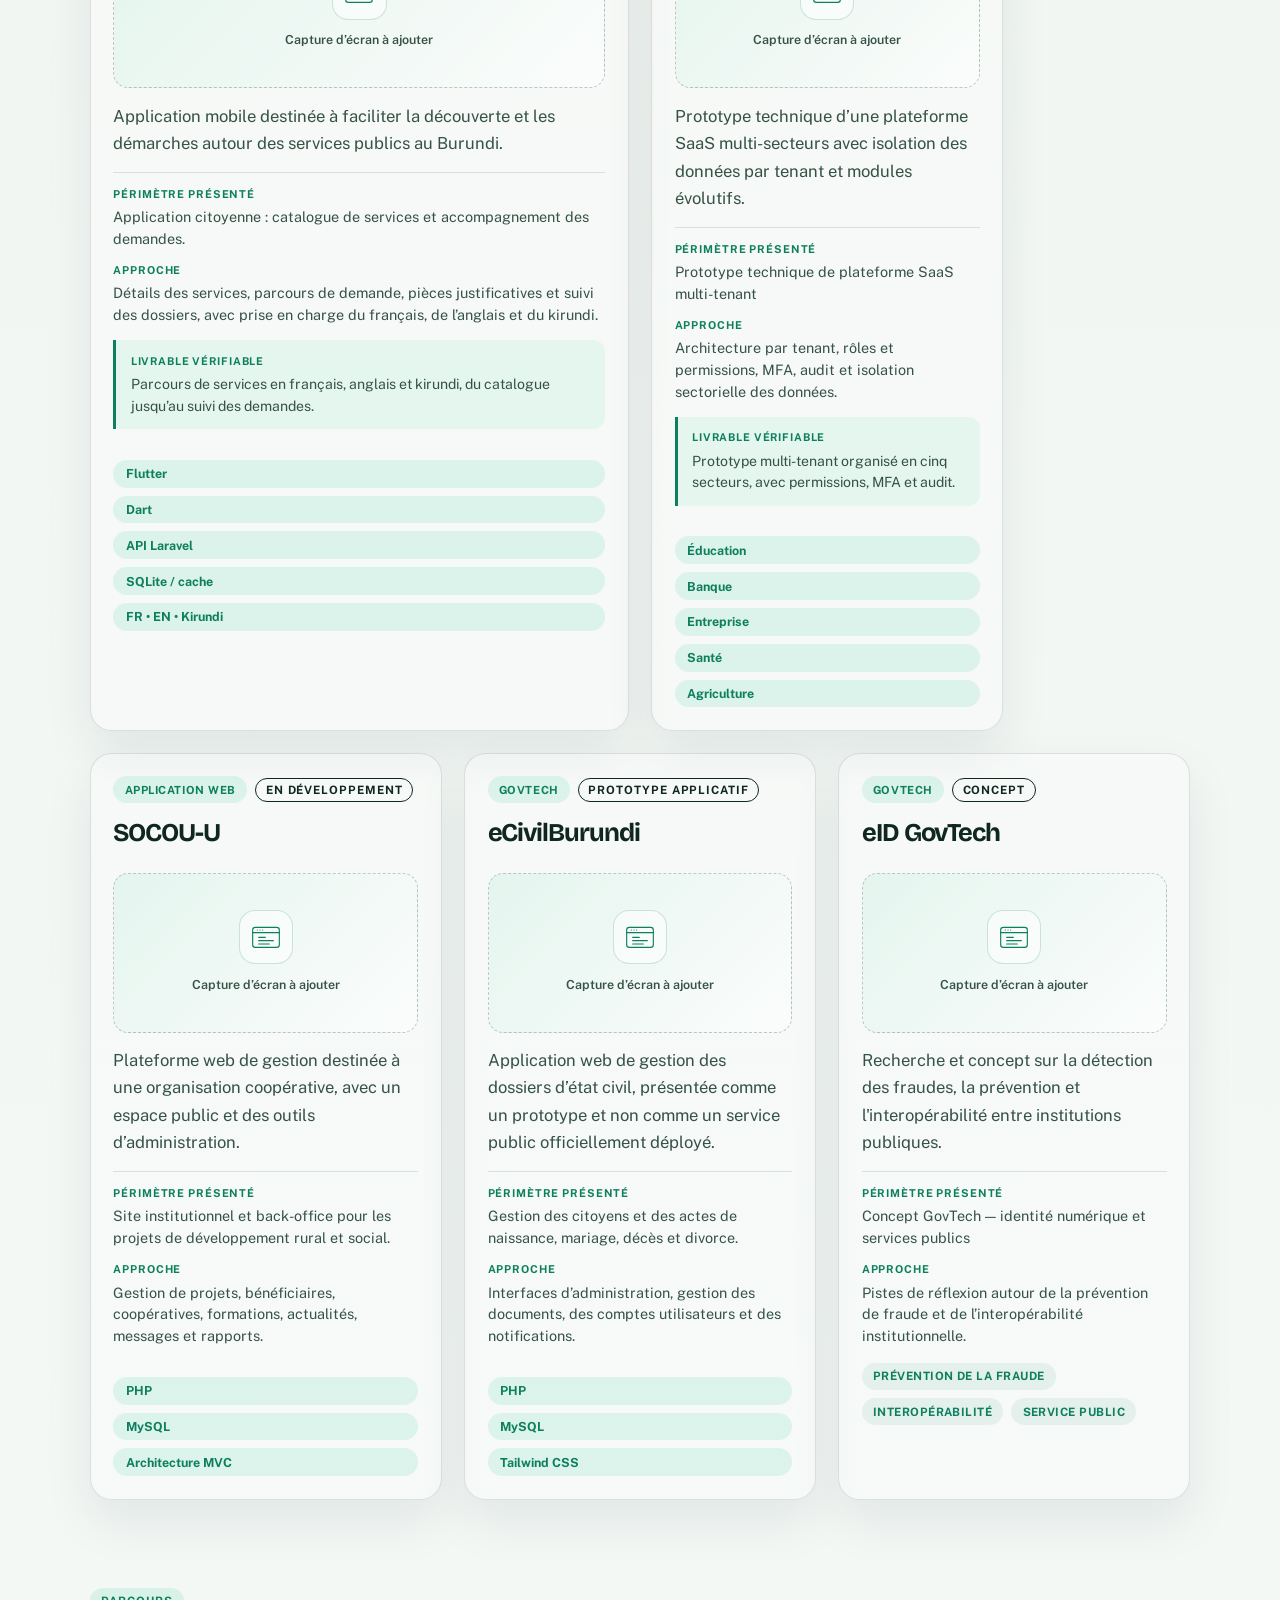
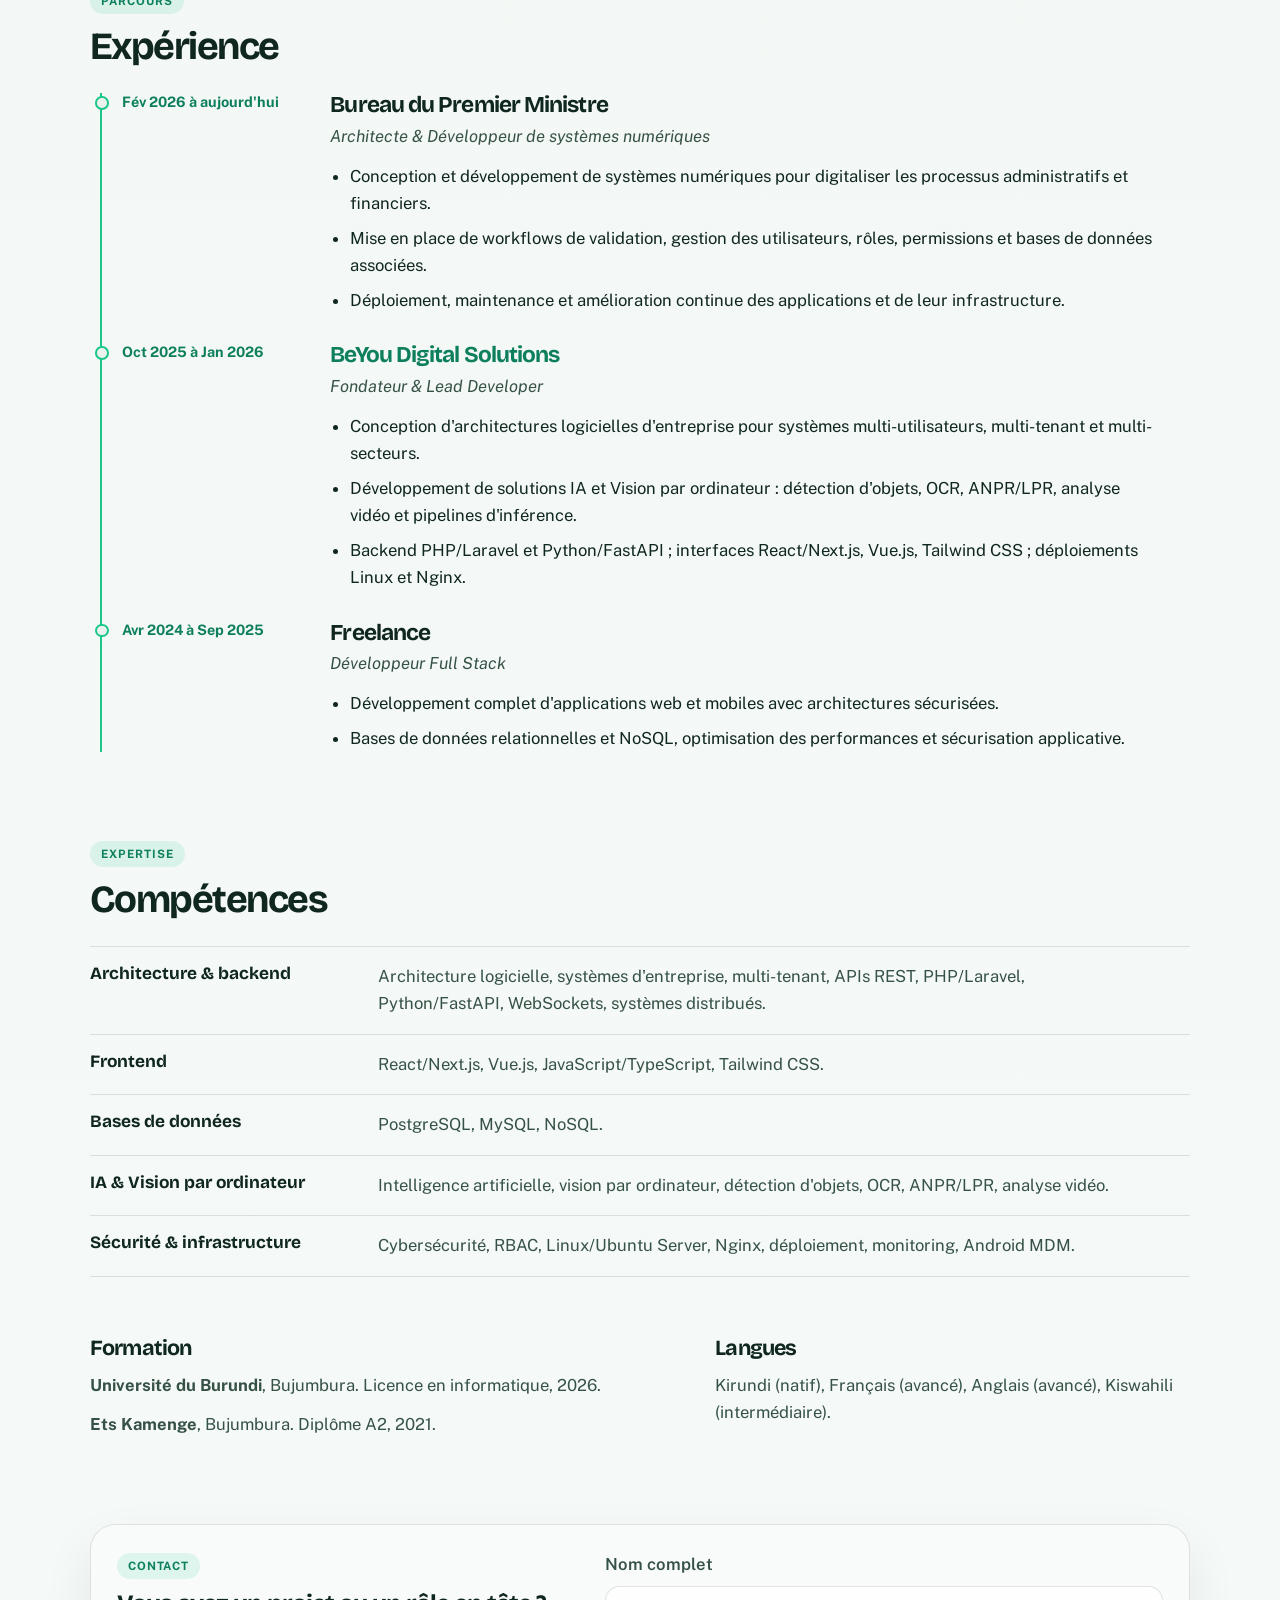
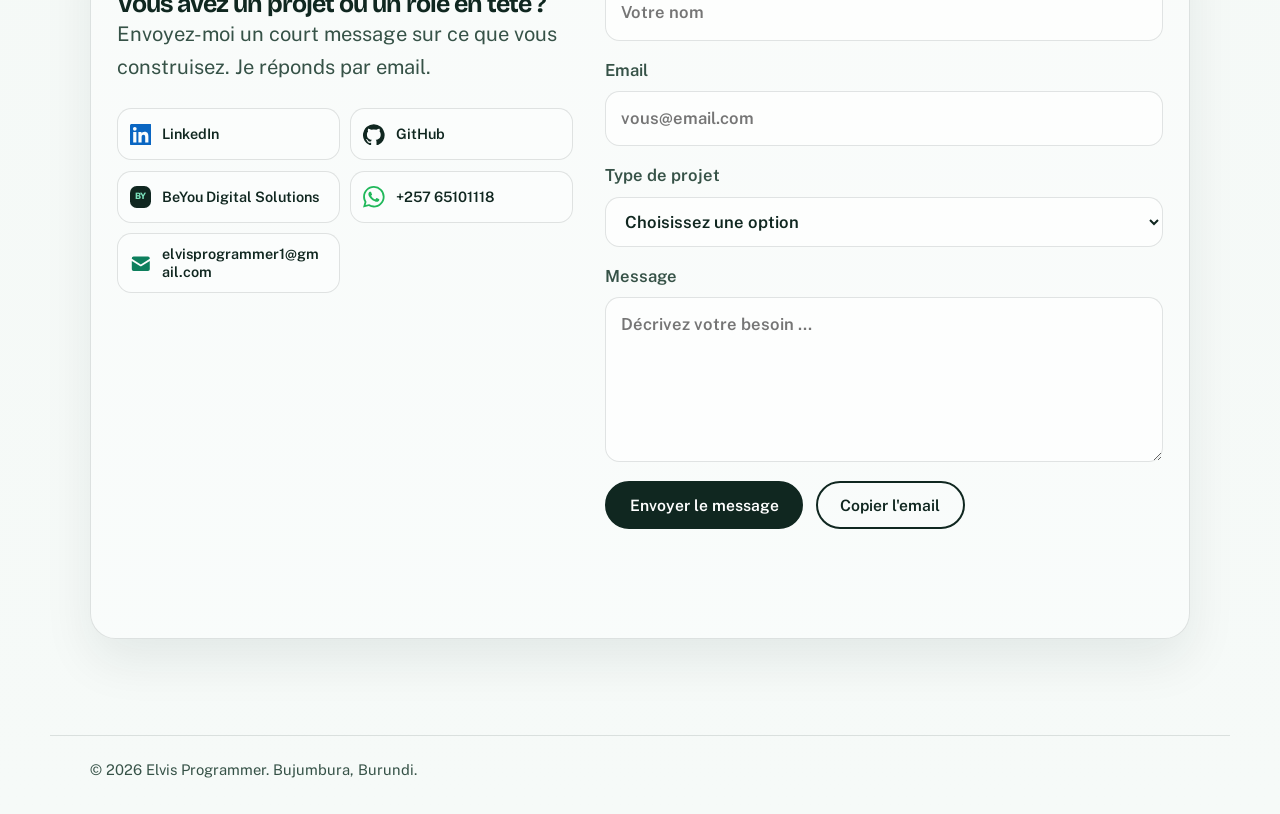
==== commit 8f182291: "Add project image slots and verified outcomes Co-authored-by: Copilot <223556219+Copilot@users.norep" ====
--- a/index.html
+++ b/index.html
@@ -126,6 +126,15 @@
             </div>
             <h3>SmartVisionLab</h3>
           </div>
+          <figure class="project-media project-media-empty" data-project-media="smartvision">
+            <div class="media-placeholder-art" aria-hidden="true">
+              <svg viewBox="0 0 48 40" focusable="false">
+                <rect x="4" y="5" width="40" height="30" rx="4"/>
+                <path d="M4 13h40M11 9h.1M15 9h.1M19 9h.1M13 20h10M13 25h22M13 30h16"/>
+              </svg>
+            </div>
+            <figcaption data-i18n="projectMediaPlaceholder">Capture d’écran à ajouter</figcaption>
+          </figure>
           <p data-i18n="smartVisionDesc">Plateforme d'IA et de vision par ordinateur pour plusieurs organisations, avec supervision des modèles, inférence sur flux vidéo et dashboards d'exploitation.</p>
           <div class="project-metrics">
             <span data-i18n="metricModel">Cycle des modèles</span>
@@ -174,6 +183,15 @@
             </div>
             <h3>SIGAF-Primature</h3>
           </div>
+          <figure class="project-media project-media-empty" data-project-media="sigaf">
+            <div class="media-placeholder-art" aria-hidden="true">
+              <svg viewBox="0 0 48 40" focusable="false">
+                <rect x="4" y="5" width="40" height="30" rx="4"/>
+                <path d="M4 13h40M11 9h.1M15 9h.1M19 9h.1M13 20h10M13 25h22M13 30h16"/>
+              </svg>
+            </div>
+            <figcaption data-i18n="projectMediaPlaceholder">Capture d’écran à ajouter</figcaption>
+          </figure>
           <p data-i18n="sigafDesc">Système intégré de gestion administrative et financière conçu pour la Primature et déployé sur son infrastructure institutionnelle.</p>
           <div class="project-metrics">
             <span data-i18n="sigafAreaBudget">Budget &amp; dépenses</span>
@@ -181,6 +199,10 @@
             <span data-i18n="sigafAreaMission">Missions &amp; parc automobile</span>
             <span data-i18n="sigafAreaGovernance">Rôles, validations &amp; audit</span>
           </div>
+          <aside class="project-outcome">
+            <strong data-i18n="projectOutcomeLabel">Livrable vérifiable</strong>
+            <p data-i18n="sigafOutcome">Déploiement sur l’infrastructure institutionnelle ; périmètre couvrant budget, paie/RH, missions et gouvernance.</p>
+          </aside>
           <dl class="project-details">
             <div><dt data-i18n="projectContext">Périmètre présenté</dt><dd data-i18n="sigafContext">Application métier institutionnelle couvrant plusieurs processus administratifs et financiers.</dd></div>
             <div><dt data-i18n="projectApproach">Approche</dt><dd data-i18n="sigafApproach">Workflows de validation, gestion des accès par rôle, suivi des opérations et vérification des documents.</dd></div>
@@ -200,6 +222,15 @@
             </div>
             <h3>Smart Port Platform</h3>
           </div>
+          <figure class="project-media project-media-empty" data-project-media="portaix">
+            <div class="media-placeholder-art" aria-hidden="true">
+              <svg viewBox="0 0 48 40" focusable="false">
+                <rect x="4" y="5" width="40" height="30" rx="4"/>
+                <path d="M4 13h40M11 9h.1M15 9h.1M19 9h.1M13 20h10M13 25h22M13 30h16"/>
+              </svg>
+            </div>
+            <figcaption data-i18n="projectMediaPlaceholder">Capture d’écran à ajouter</figcaption>
+          </figure>
           <p data-i18n="portaixDesc">Concept de port intelligent pour gérer véhicules, marchandises et flux logistiques.</p>
           <dl class="project-details">
             <div><dt data-i18n="projectContext">Périmètre présenté</dt><dd data-i18n="projectPortaixContext">Concept de digitalisation des opérations portuaires</dd></div>
@@ -226,11 +257,24 @@
             </div>
             <h3>IcoWipfuza</h3>
           </div>
+          <figure class="project-media project-media-empty" data-project-media="icowipfuza">
+            <div class="media-placeholder-art" aria-hidden="true">
+              <svg viewBox="0 0 48 40" focusable="false">
+                <rect x="4" y="5" width="40" height="30" rx="4"/>
+                <path d="M4 13h40M11 9h.1M15 9h.1M19 9h.1M13 20h10M13 25h22M13 30h16"/>
+              </svg>
+            </div>
+            <figcaption data-i18n="projectMediaPlaceholder">Capture d’écran à ajouter</figcaption>
+          </figure>
           <p data-i18n="icoDesc">Application Flutter pour mettre en relation des clients avec des prestataires et leur permettre de découvrir des services.</p>
           <dl class="project-details">
             <div><dt data-i18n="projectContext">Périmètre présenté</dt><dd data-i18n="icoContext">Marketplace privé de services et outil de gestion destiné aux clients et aux professionnels.</dd></div>
             <div><dt data-i18n="projectApproach">Fonctionnalités en cours</dt><dd data-i18n="icoApproach">Parcours de découverte et de recherche, profils, demandes de service et interfaces dédiées aux clients et prestataires.</dd></div>
           </dl>
+          <aside class="project-outcome">
+            <strong data-i18n="projectOutcomeLabel">Livrable vérifiable</strong>
+            <p data-i18n="icoOutcome">Application Flutter articulée autour de parcours client et prestataire, reliée à une API Laravel.</p>
+          </aside>
           <ul class="chips project-tech" aria-label="Technologies" data-i18n-aria-label="projectStack">
             <li data-i18n="techFlutter">Flutter</li>
             <li data-i18n="techDart">Dart</li>
@@ -247,11 +291,24 @@
             </div>
             <h3>Burundi Services</h3>
           </div>
+          <figure class="project-media project-media-empty" data-project-media="burundi-services">
+            <div class="media-placeholder-art" aria-hidden="true">
+              <svg viewBox="0 0 48 40" focusable="false">
+                <rect x="4" y="5" width="40" height="30" rx="4"/>
+                <path d="M4 13h40M11 9h.1M15 9h.1M19 9h.1M13 20h10M13 25h22M13 30h16"/>
+              </svg>
+            </div>
+            <figcaption data-i18n="projectMediaPlaceholder">Capture d’écran à ajouter</figcaption>
+          </figure>
           <p data-i18n="burundiDesc">Application mobile destinée à faciliter la découverte et les démarches autour des services publics au Burundi.</p>
           <dl class="project-details">
             <div><dt data-i18n="projectContext">Périmètre présenté</dt><dd data-i18n="burundiContext">Application citoyenne : catalogue de services et accompagnement des demandes.</dd></div>
             <div><dt data-i18n="projectApproach">Fonctionnalités en cours</dt><dd data-i18n="burundiApproach">Détails des services, parcours de demande, pièces justificatives et suivi des dossiers, avec prise en charge du français, de l’anglais et du kirundi.</dd></div>
           </dl>
+          <aside class="project-outcome">
+            <strong data-i18n="projectOutcomeLabel">Livrable vérifiable</strong>
+            <p data-i18n="burundiOutcome">Parcours de services en français, anglais et kirundi, du catalogue jusqu’au suivi des demandes.</p>
+          </aside>
           <ul class="chips project-tech" aria-label="Technologies" data-i18n-aria-label="projectStack">
             <li data-i18n="techFlutter">Flutter</li>
             <li data-i18n="techDart">Dart</li>
@@ -269,11 +326,24 @@
             </div>
             <h3>BeYou Nexus</h3>
           </div>
+          <figure class="project-media project-media-empty" data-project-media="beyou-nexus">
+            <div class="media-placeholder-art" aria-hidden="true">
+              <svg viewBox="0 0 48 40" focusable="false">
+                <rect x="4" y="5" width="40" height="30" rx="4"/>
+                <path d="M4 13h40M11 9h.1M15 9h.1M19 9h.1M13 20h10M13 25h22M13 30h16"/>
+              </svg>
+            </div>
+            <figcaption data-i18n="projectMediaPlaceholder">Capture d’écran à ajouter</figcaption>
+          </figure>
           <p data-i18n="nexusDesc">Prototype technique d’une plateforme SaaS multi-secteurs avec isolation des données par tenant et modules évolutifs.</p>
           <dl class="project-details">
             <div><dt data-i18n="projectContext">Périmètre présenté</dt><dd data-i18n="projectNexusContext">Prototype technique de plateforme SaaS multi-tenant</dd></div>
             <div><dt data-i18n="projectApproach">Approche</dt><dd data-i18n="projectNexusApproach">Architecture par tenant, rôles et permissions, MFA, audit et isolation sectorielle des données.</dd></div>
           </dl>
+          <aside class="project-outcome">
+            <strong data-i18n="projectOutcomeLabel">Livrable vérifiable</strong>
+            <p data-i18n="nexusOutcome">Prototype multi-tenant organisé en cinq secteurs, avec permissions, MFA et audit.</p>
+          </aside>
           <ul class="chips" aria-label="Modules">
             <li data-i18n="moduleEducation">Éducation</li>
             <li data-i18n="moduleBanking">Banque</li>
@@ -291,6 +361,15 @@
             </div>
             <h3>SOCOU-U</h3>
           </div>
+          <figure class="project-media project-media-empty" data-project-media="socou-u">
+            <div class="media-placeholder-art" aria-hidden="true">
+              <svg viewBox="0 0 48 40" focusable="false">
+                <rect x="4" y="5" width="40" height="30" rx="4"/>
+                <path d="M4 13h40M11 9h.1M15 9h.1M19 9h.1M13 20h10M13 25h22M13 30h16"/>
+              </svg>
+            </div>
+            <figcaption data-i18n="projectMediaPlaceholder">Capture d’écran à ajouter</figcaption>
+          </figure>
           <p data-i18n="socouDesc">Plateforme web de gestion destinée à une organisation coopérative, avec un espace public et des outils d’administration.</p>
           <dl class="project-details">
             <div><dt data-i18n="projectContext">Périmètre présenté</dt><dd data-i18n="socouContext">Site institutionnel et back-office pour les projets de développement rural et social.</dd></div>
@@ -311,6 +390,15 @@
             </div>
             <h3>eCivilBurundi</h3>
           </div>
+          <figure class="project-media project-media-empty" data-project-media="ecivilburundi">
+            <div class="media-placeholder-art" aria-hidden="true">
+              <svg viewBox="0 0 48 40" focusable="false">
+                <rect x="4" y="5" width="40" height="30" rx="4"/>
+                <path d="M4 13h40M11 9h.1M15 9h.1M19 9h.1M13 20h10M13 25h22M13 30h16"/>
+              </svg>
+            </div>
+            <figcaption data-i18n="projectMediaPlaceholder">Capture d’écran à ajouter</figcaption>
+          </figure>
           <p data-i18n="ecivilDesc">Application web de gestion des dossiers d’état civil, présentée comme un prototype et non comme un service public officiellement déployé.</p>
           <dl class="project-details">
             <div><dt data-i18n="projectContext">Périmètre présenté</dt><dd data-i18n="ecivilContext">Gestion des citoyens et des actes de naissance, mariage, décès et divorce.</dd></div>
@@ -331,6 +419,15 @@
             </div>
             <h3>eID GovTech</h3>
           </div>
+          <figure class="project-media project-media-empty" data-project-media="eid-govtech">
+            <div class="media-placeholder-art" aria-hidden="true">
+              <svg viewBox="0 0 48 40" focusable="false">
+                <rect x="4" y="5" width="40" height="30" rx="4"/>
+                <path d="M4 13h40M11 9h.1M15 9h.1M19 9h.1M13 20h10M13 25h22M13 30h16"/>
+              </svg>
+            </div>
+            <figcaption data-i18n="projectMediaPlaceholder">Capture d’écran à ajouter</figcaption>
+          </figure>
           <p data-i18n="govtechDesc">Recherche et concept sur la détection des fraudes, la prévention et l'interopérabilité entre institutions publiques.</p>
           <dl class="project-details">
             <div><dt data-i18n="projectContext">Périmètre présenté</dt><dd data-i18n="projectGovContext">Concept GovTech — identité numérique et services publics</dd></div>
@@ -512,6 +609,25 @@
     <p>&copy; <span id="year">2026</span> Elvis Programmer. Bujumbura, Burundi.</p>
   </footer>
 
+  <nav class="mobile-dock" aria-label="Navigation mobile" data-i18n-aria-label="mobileNavLabel">
+    <a href="#top" data-mobile-nav="top" aria-current="location">
+      <svg viewBox="0 0 24 24" aria-hidden="true"><path d="m3 10 9-7 9 7v10a1 1 0 0 1-1 1h-5v-6H9v6H4a1 1 0 0 1-1-1V10Z"/></svg>
+      <span data-i18n="mobileNavHome">Accueil</span>
+    </a>
+    <a href="#projects" data-mobile-nav="projects">
+      <svg viewBox="0 0 24 24" aria-hidden="true"><path d="M4 4h7v7H4V4Zm9 0h7v7h-7V4ZM4 13h7v7H4v-7Zm9 0h7v7h-7v-7Z"/></svg>
+      <span data-i18n="mobileNavProjects">Projets</span>
+    </a>
+    <a href="#experience" data-mobile-nav="experience">
+      <svg viewBox="0 0 24 24" aria-hidden="true"><path d="M9 4V3h6v1h5a2 2 0 0 1 2 2v13a2 2 0 0 1-2 2H4a2 2 0 0 1-2-2V6a2 2 0 0 1 2-2h5Zm2 0v1h2V4h-2Zm8 5H5v10h14V9Z"/></svg>
+      <span data-i18n="mobileNavExperience">Parcours</span>
+    </a>
+    <a href="#contact" data-mobile-nav="contact">
+      <svg viewBox="0 0 24 24" aria-hidden="true"><path d="M4 4h16a2 2 0 0 1 2 2v11a2 2 0 0 1-2 2h-5l-3 3-3-3H4a2 2 0 0 1-2-2V6a2 2 0 0 1 2-2Zm3 5v2h10V9H7Zm0 4v2h7v-2H7Z"/></svg>
+      <span data-i18n="mobileNavContact">Contact</span>
+    </a>
+  </nav>
+
   <a class="whatsapp-widget" href="https://wa.me/25765101118" data-whatsapp-link target="_blank" rel="noopener noreferrer" aria-label="Écrire à Elvis Programmer sur WhatsApp" data-i18n-aria-label="whatsappLabel">
     <svg viewBox="0 0 24 24" aria-hidden="true"><path d="M20.52 3.48A11.86 11.86 0 0 0 12.08 0C5.5 0 .15 5.34.15 11.93c0 2.1.55 4.14 1.6 5.95L.05 24l6.28-1.65a11.9 11.9 0 0 0 5.74 1.46h.01c6.58 0 11.93-5.35 11.93-11.93 0-3.19-1.24-6.19-3.49-8.4ZM12.08 21.8h-.01a9.9 9.9 0 0 1-5.04-1.38l-.36-.21-3.73.98 1-3.64-.24-.37a9.87 9.87 0 0 1-1.52-5.25c0-5.46 4.45-9.91 9.92-9.91a9.84 9.84 0 0 1 7.01 2.91 9.84 9.84 0 0 1 2.9 7.01c0 5.47-4.45 9.92-9.93 9.92Zm5.44-7.43c-.3-.15-1.77-.87-2.04-.97-.27-.1-.47-.15-.67.15-.2.3-.77.97-.94 1.17-.17.2-.35.22-.65.07-.3-.15-1.26-.46-2.4-1.47-.89-.8-1.49-1.78-1.67-2.08-.17-.3-.02-.46.13-.61.13-.13.3-.35.45-.52.15-.18.2-.3.3-.5.1-.2.05-.38-.03-.53-.08-.15-.67-1.62-.92-2.22-.24-.58-.49-.5-.67-.51h-.57c-.2 0-.52.07-.79.37-.27.3-1.04 1.02-1.04 2.49s1.07 2.89 1.22 3.09c.15.2 2.1 3.2 5.08 4.49.71.31 1.27.5 1.7.64.72.23 1.37.2 1.89.12.58-.09 1.77-.72 2.02-1.42.25-.7.25-1.3.17-1.42-.08-.13-.27-.2-.57-.35Z"/></svg>
     <span data-i18n="whatsappCta">Écrire sur WhatsApp</span>
--- a/assets/css/style.css
+++ b/assets/css/style.css
@@ -213,6 +213,33 @@
 .project-card {
   display: flex; flex-direction: column; gap: 0.9rem; min-height: 100%;
 }
+.project-media { margin: 0; }
+.project-media img {
+  width: 100%; aspect-ratio: 16 / 7; border-radius: 0.95rem; object-fit: cover;
+}
+.project-media-empty {
+  display: grid; place-content: center; justify-items: center; gap: 0.65rem;
+  min-height: 10rem; padding: 1rem; overflow: hidden;
+  border: 1px dashed rgba(16, 39, 32, 0.24); border-radius: 0.95rem;
+  background: linear-gradient(135deg, rgba(27, 199, 137, 0.08), rgba(255,255,255,0.55));
+  color: var(--ink-soft); text-align: center;
+}
+.media-placeholder-art {
+  display: grid; place-items: center; width: 3.4rem; height: 3.4rem;
+  border: 1px solid rgba(13,127,93,0.2); border-radius: 1rem;
+  background: rgba(255,255,255,0.55); color: var(--green-deep);
+}
+.media-placeholder-art svg { width: 2rem; fill: none; stroke: currentColor; stroke-linecap: round; stroke-linejoin: round; stroke-width: 1.7; }
+.project-media figcaption { font-size: 0.78rem; font-weight: 600; }
+.project-outcome {
+  display: grid; gap: 0.25rem; padding: 0.8rem 0.9rem;
+  border-left: 3px solid var(--green-deep); border-radius: 0 0.75rem 0.75rem 0;
+  background: rgba(27,199,137,0.08);
+}
+.project-outcome strong {
+  color: var(--green-deep); font-size: 0.67rem; letter-spacing: 0.08em; text-transform: uppercase;
+}
+.project-outcome p { font-size: 0.88rem; line-height: 1.5; }
 .project-head { display: grid; gap: 0.5rem; }
 .project-labels { display: flex; flex-wrap: wrap; align-items: center; gap: 0.5rem; }
 .project-labels .badge { margin-left: 0; }
@@ -247,6 +274,11 @@
 .showcase .project-details dt { color: #7ce3bd; }
 .showcase .project-details dd { color: rgba(237,249,242,0.8); }
 .showcase .project-metrics span { background: rgba(27,199,137,0.12); color: #7ce3bd; }
+.showcase .project-media-empty { border-color: rgba(237,249,242,0.3); background: rgba(255,255,255,0.04); color: rgba(237,249,242,0.8); }
+.showcase .media-placeholder-art { border-color: rgba(124,227,189,0.28); background: rgba(27,199,137,0.1); color: #7ce3bd; }
+.showcase .project-outcome { border-left-color: #7ce3bd; background: rgba(27,199,137,0.1); }
+.showcase .project-outcome strong { color: #7ce3bd; }
+.showcase .project-outcome p { color: rgba(237,249,242,0.88); }
 .pipeline { width: 100%; height: auto; margin-top: 1.2rem; }
 .pipeline .pn rect { fill: #1a362d; stroke: #3a6a5a; stroke-width: 1.5; }
 .pipeline .pn .hot { fill: #0d3f31; stroke: var(--green); stroke-width: 2; }
@@ -368,12 +400,15 @@
 .foot {
   border-top: 1px solid var(--line); padding-block: 1.4rem 2rem; color: var(--ink-soft); font-size: 0.92rem;
 }
+.mobile-dock { display: none; }
 
 @media (max-width: 860px) {
   .top nav { display: none; }
   .hero { grid-template-columns: 1fr; }
   .frame { justify-self: start; }
-  .hero-stats { grid-template-columns: 1fr; }
+  .hero-stats { grid-template-columns: repeat(3, minmax(0, 1fr)); gap: 0.6rem; }
+  .hero-stats li { padding-right: 0; font-size: 0.8rem; line-height: 1.45; }
+  .hero-stats strong { font-size: 1.45rem; }
   .contact-shell { grid-template-columns: 1fr; }
   .project-card.project-web, .project-card.project-mobile { grid-column: span 6; }
   .timeline li { grid-template-columns: 1fr; }
@@ -381,17 +416,62 @@
   .more { grid-template-columns: 1fr; }
 }
 
+@media (min-width: 641px) and (max-width: 860px) {
+  .brand-text, .btn-small { display: none; }
+  .top nav { display: flex; justify-content: center; gap: 0.7rem; margin: 0 auto; }
+  .top nav a { font-size: 0.78rem; }
+}
+
+@media (max-width: 640px) {
+  body { padding-bottom: calc(4.8rem + env(safe-area-inset-bottom)); }
+  .mobile-dock {
+    position: fixed; right: 0; bottom: 0; left: 0; z-index: 40;
+    display: grid; grid-template-columns: repeat(4, minmax(0, 1fr)); gap: 0.25rem;
+    padding: 0.45rem 0.6rem calc(0.45rem + env(safe-area-inset-bottom));
+    border-top: 1px solid var(--line);
+    background: rgba(247, 250, 248, 0.94);
+    box-shadow: 0 -8px 24px rgba(16, 39, 32, 0.08);
+    backdrop-filter: blur(16px);
+  }
+  .mobile-dock a {
+    display: grid; place-items: center; align-content: center; gap: 0.2rem;
+    min-width: 0; min-height: 3.25rem; padding: 0.35rem 0.15rem;
+    border-radius: 0.85rem; color: var(--ink-soft);
+    font-size: 0.68rem; font-weight: 700; line-height: 1.1; text-align: center;
+    transition: background 0.2s ease, color 0.2s ease;
+  }
+  .mobile-dock svg { width: 1.2rem; height: 1.2rem; fill: currentColor; }
+  .mobile-dock a[aria-current="location"] { background: var(--green-soft); color: var(--green-deep); }
+  .whatsapp-widget { bottom: calc(5.25rem + env(safe-area-inset-bottom)); }
+}
+
 @media (max-width: 560px) {
-  .top { gap: 0.7rem; }
+  html { scroll-padding-top: 4.5rem; }
+  .top { gap: 0.7rem; padding-block: 0.65rem; }
+  .brand-mark { width: 2.35rem; height: 2.35rem; }
   .brand-text { display: none; }
   .btn-small { display: none; }
   .lang-switch { margin-left: auto; }
   .header-tools { margin-left: auto; }
-  .actions { flex-direction: column; align-items: flex-start; }
-  .availability { grid-template-columns: auto 1fr; }
-  .availability a { grid-column: 2; }
+  .lang-btn { min-width: 2.5rem; min-height: 2.5rem; }
+  .hero { gap: 2rem; padding-top: 2.5rem; }
+  .hero h1 { font-size: clamp(2.35rem, 11vw, 3rem); }
+  .actions { display: grid; grid-template-columns: 1fr; gap: 0.65rem; margin-top: 1.4rem; }
+  .actions .btn { display: flex; align-items: center; justify-content: center; width: 100%; min-height: 3.1rem; }
+  .availability { grid-template-columns: auto 1fr; padding: 0.9rem; }
+  .availability a {
+    grid-column: 1 / -1; display: flex; align-items: center; justify-content: center;
+    min-height: 2.8rem; border-radius: 999px; background: var(--green-soft); color: var(--green-deep);
+  }
   .project-card.project-web, .project-card.project-mobile { grid-column: 1 / -1; }
-  .whatsapp-widget { right: 1rem; bottom: 1rem; min-height: 3.25rem; padding: 0.7rem 0.95rem; }
+  .project-media-empty { min-height: 8.5rem; }
+  .filter-group { width: 100%; flex-wrap: nowrap; overflow-x: auto; padding: 0.15rem 0.1rem 0.5rem; scrollbar-width: thin; }
+  .filter-btn { flex: 0 0 auto; min-height: 2.75rem; padding-inline: 1rem; }
+  .contact-copy .links { grid-template-columns: 1fr; }
+  .contact-copy .links a { min-height: 3.5rem; }
+  .contact-form input, .contact-form select { min-height: 3rem; }
+  .contact-form textarea { min-height: 8rem; }
+  .whatsapp-widget { right: 0.8rem; min-height: 3rem; padding: 0.65rem 0.85rem; font-size: 0.82rem; }
   .foot { padding-right: 0; }
 }
 
